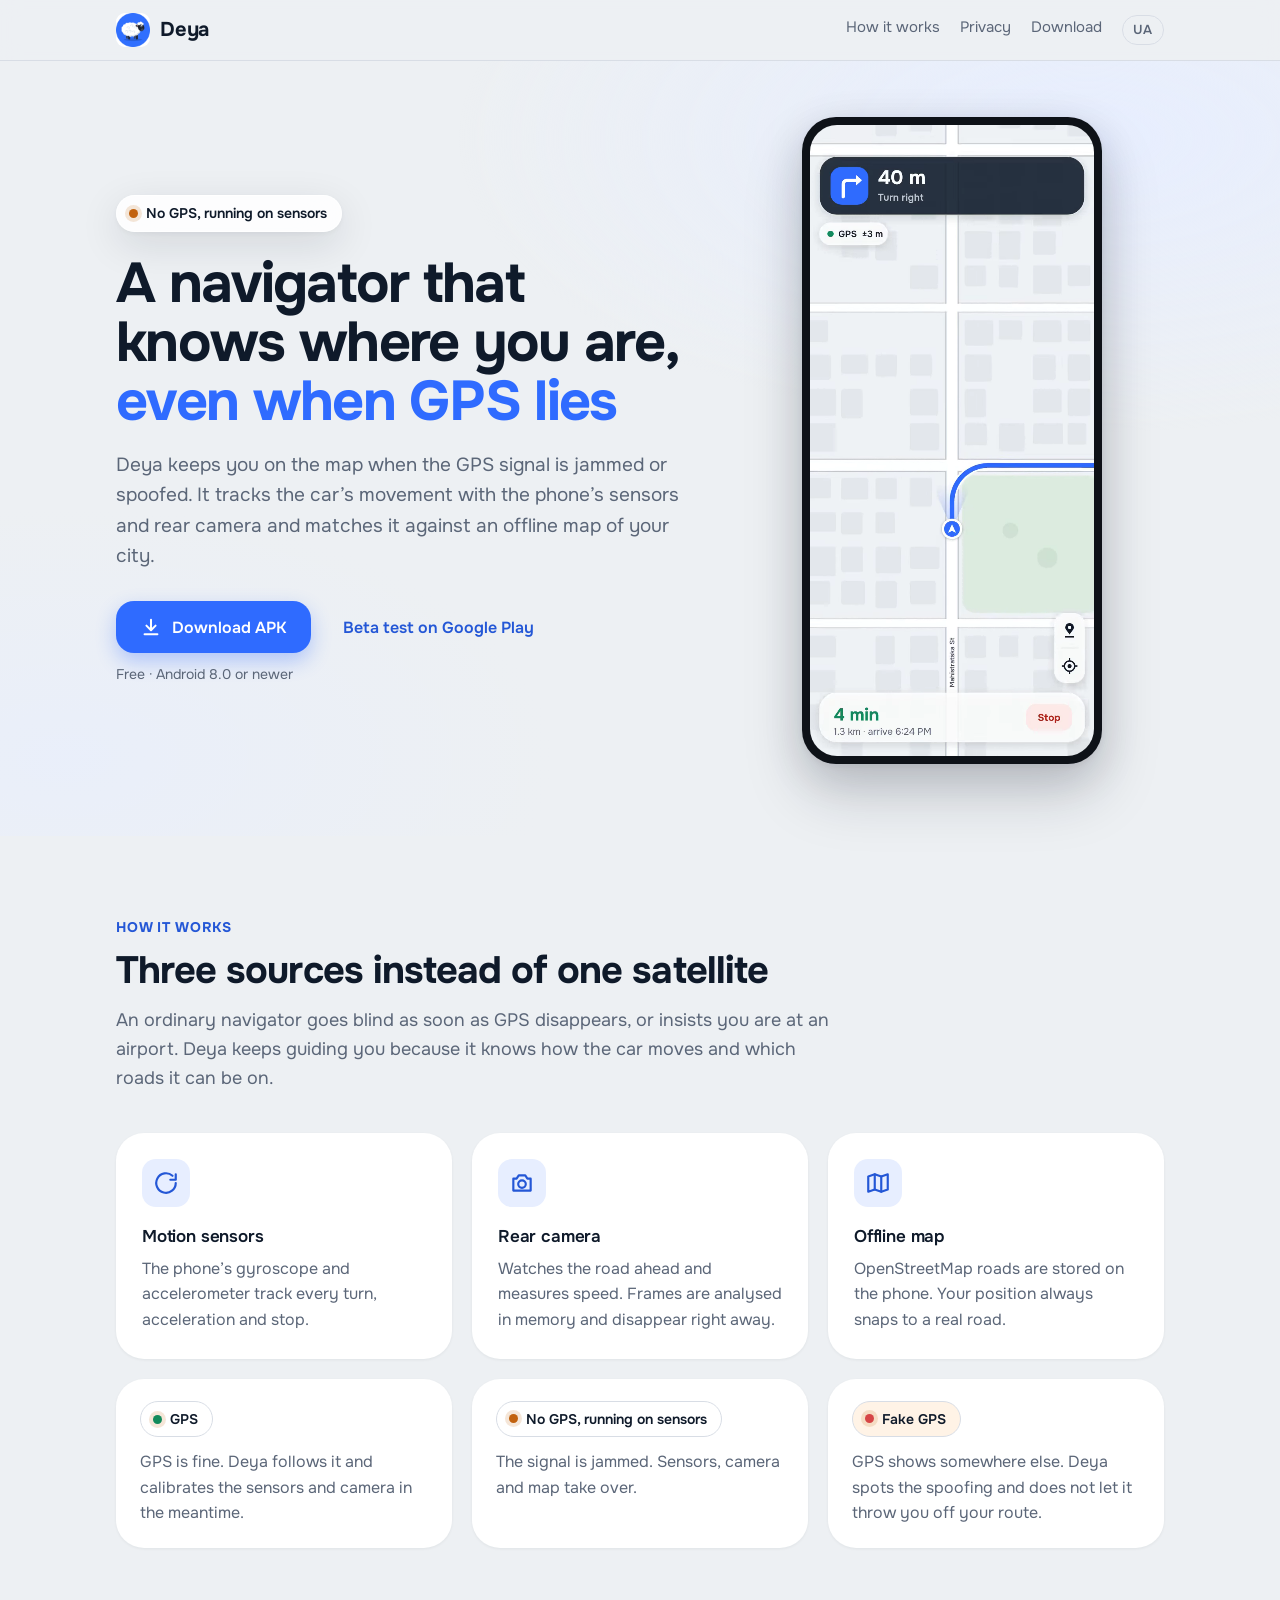
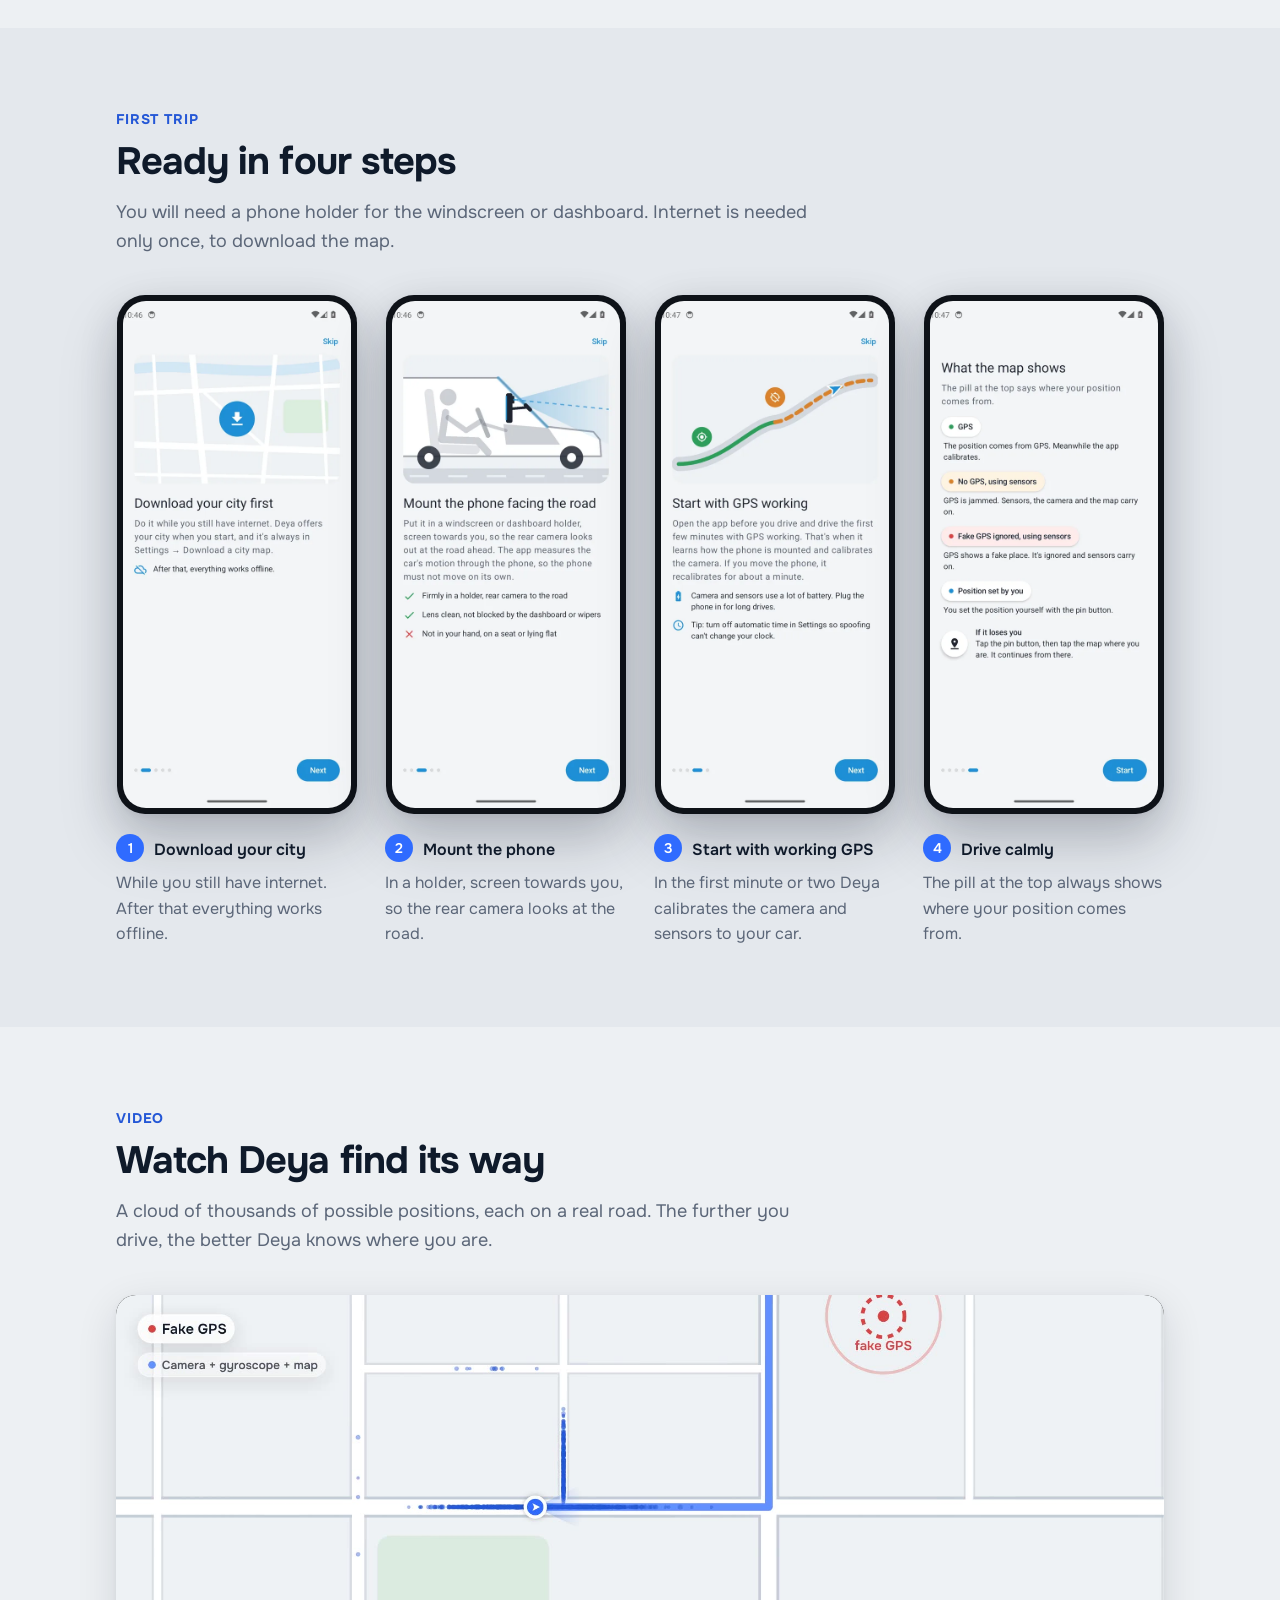
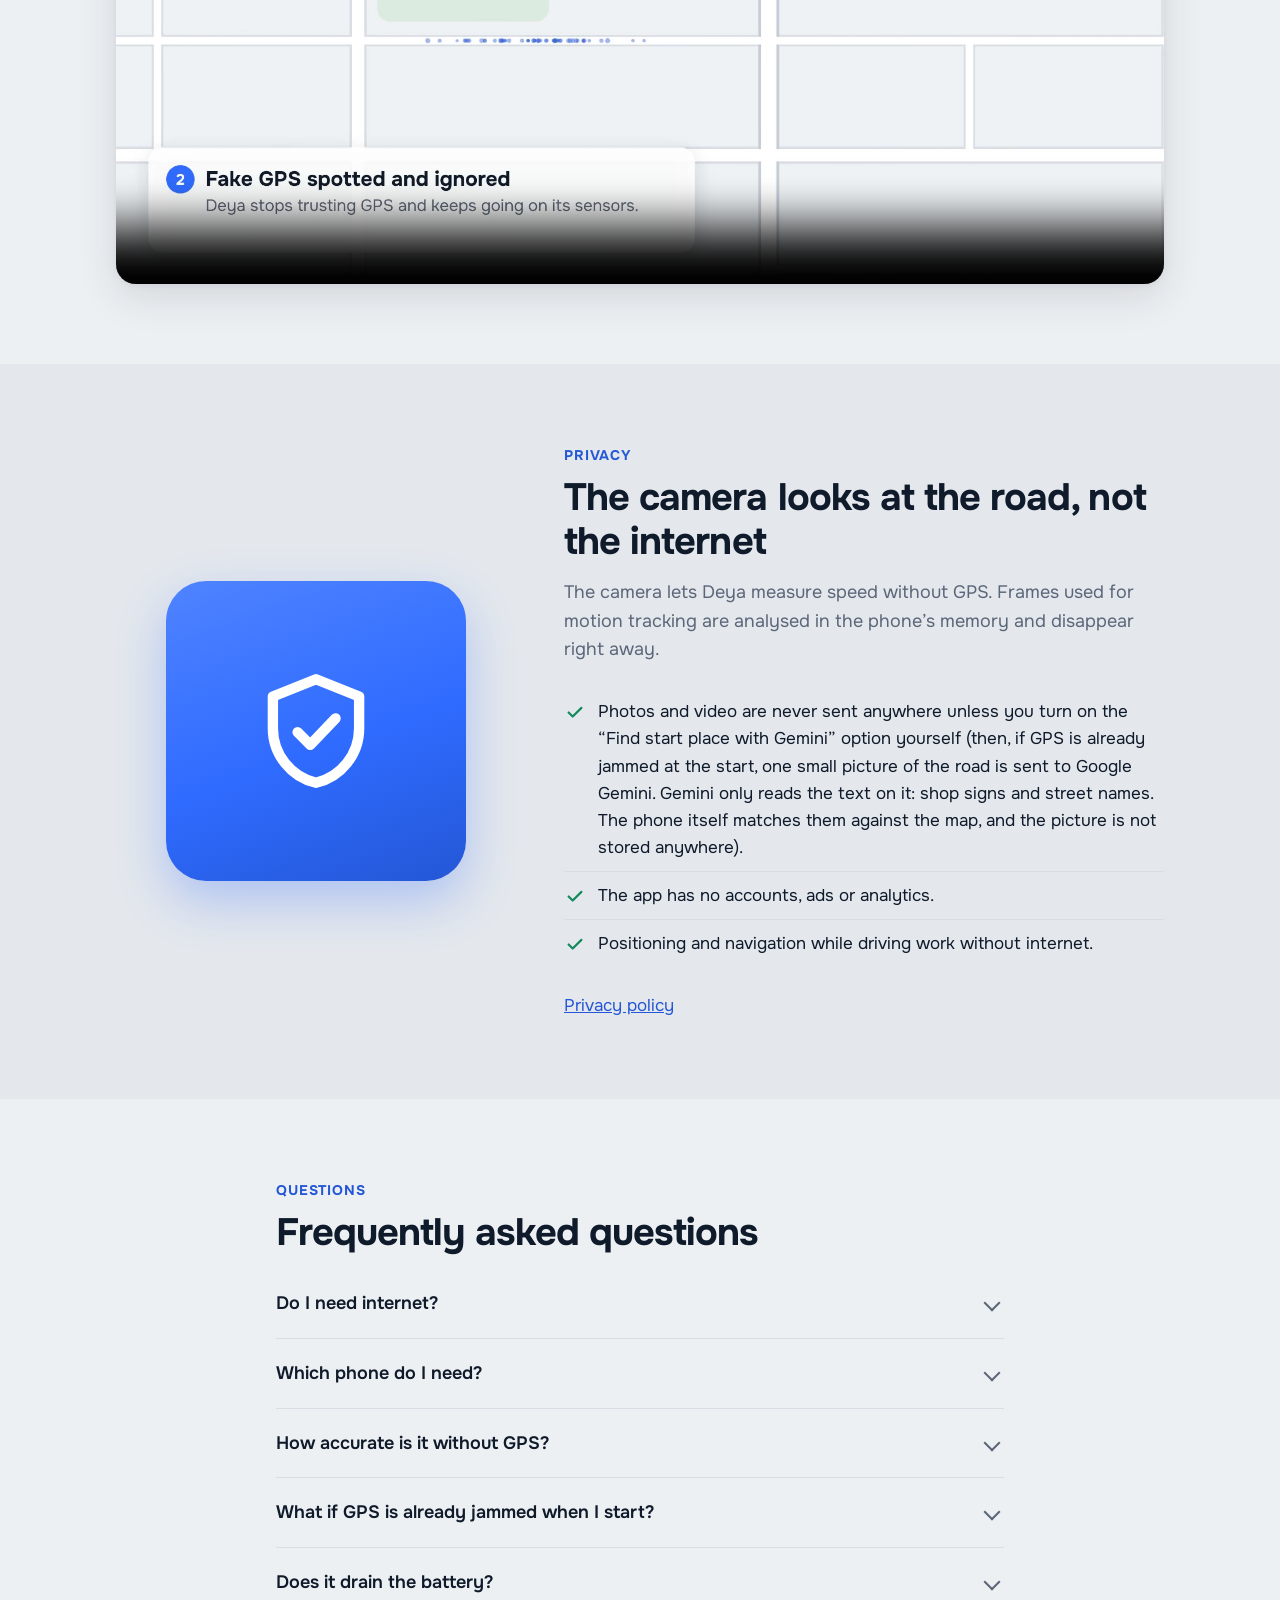
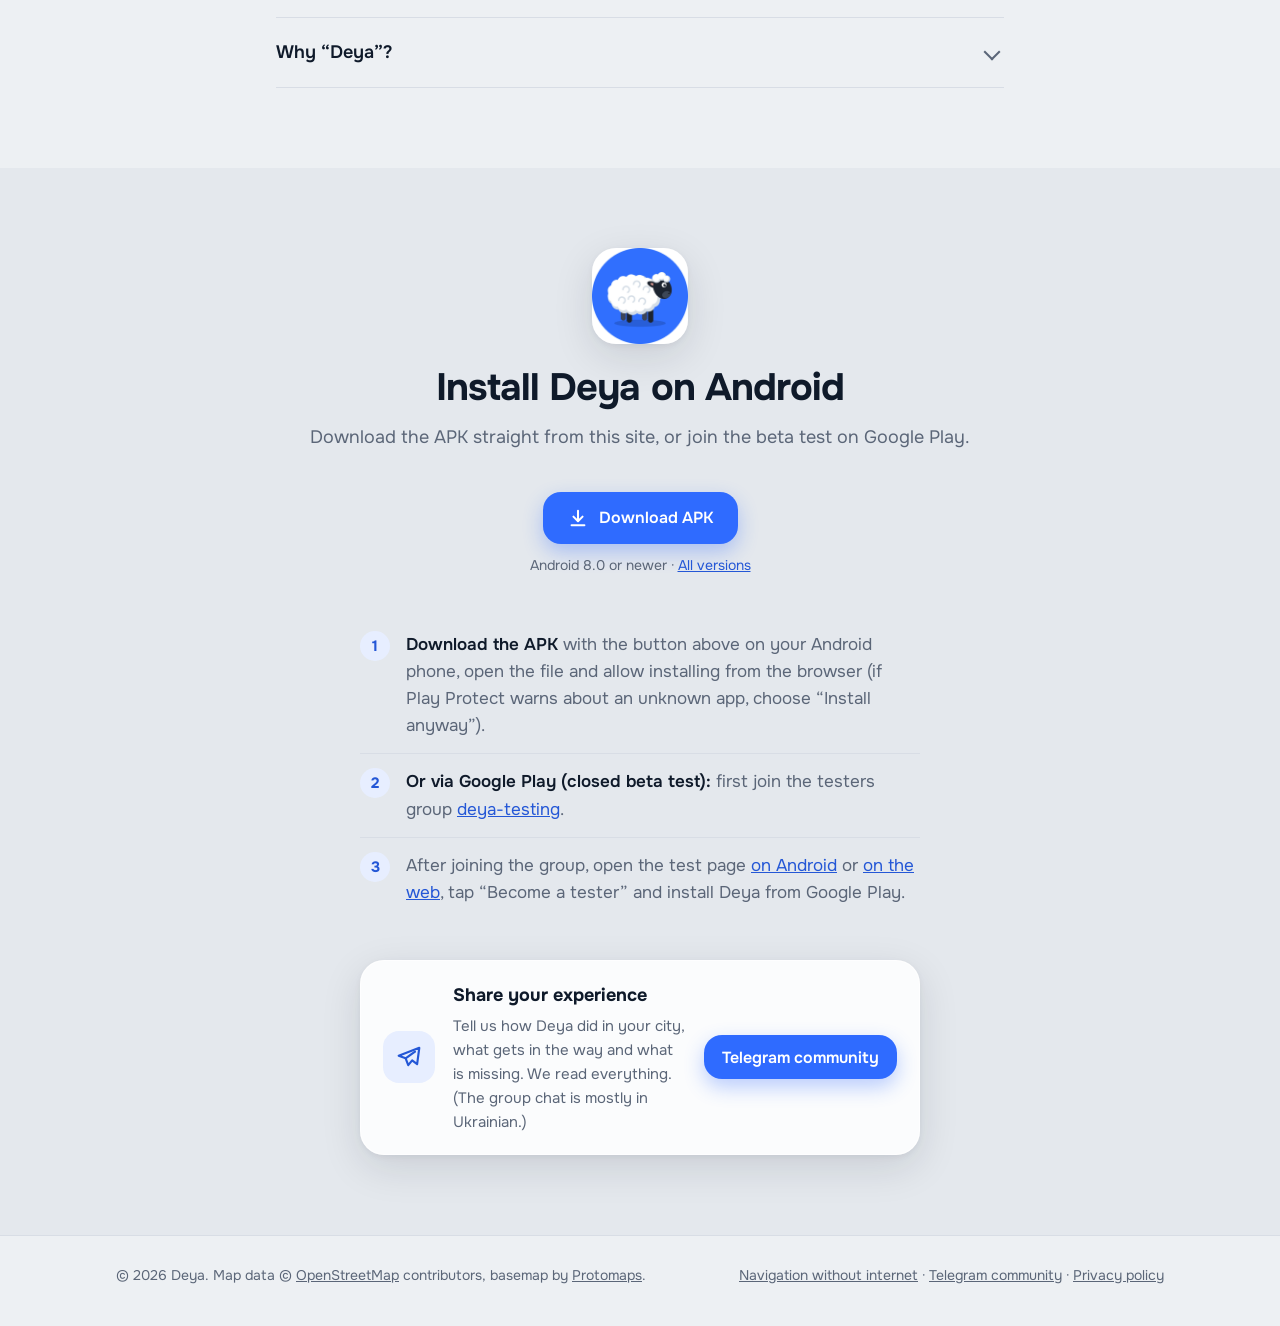
==== en/index.html @ eeca4acb "Add English version: /en/ home, offline-navigation article, language switcher, hreflang, sitemap Co-" ====
<!doctype html>
<html lang="en">
<head>
<meta charset="utf-8">
<meta name="viewport" content="width=device-width, initial-scale=1">
<!-- Google Analytics 4. -->
<script>
  window.GA_ID = 'G-M6MLVTG909';
  window.dataLayer = window.dataLayer || [];
  function gtag() { dataLayer.push(arguments); }
  if (!/X{4}/.test(GA_ID)) {
    var ga = document.createElement('script');
    ga.async = true;
    ga.src = 'https://www.googletagmanager.com/gtag/js?id=' + GA_ID;
    document.head.appendChild(ga);
    gtag('js', new Date());
    gtag('config', GA_ID);
  }
</script>
<title>Deya: offline navigation when GPS is jammed or spoofed</title>
<meta name="description" content="Deya is a free offline navigator for Android. It keeps you on the map when GPS is jammed or spoofed, using motion sensors, the rear camera and OpenStreetMap.">
<link rel="canonical" href="https://getdeya.space/en/">
<link rel="alternate" hreflang="uk" href="https://getdeya.space/">
<link rel="alternate" hreflang="en" href="https://getdeya.space/en/">
<link rel="alternate" hreflang="x-default" href="https://getdeya.space/">
<meta name="robots" content="index, follow, max-image-preview:large">
<meta property="og:type" content="website">
<meta property="og:site_name" content="Deya">
<meta property="og:locale" content="en_US">
<meta property="og:locale:alternate" content="uk_UA">
<meta property="og:url" content="https://getdeya.space/en/">
<meta property="og:title" content="Deya: navigation that keeps working when GPS is jammed">
<meta property="og:description" content="A free offline navigator for Android that keeps you on the map when GPS is jammed or spoofed. No ads or analytics in the app.">
<meta property="og:image" content="https://getdeya.space/img/icon.png">
<meta property="og:image:alt" content="Deya icon: a white sheep on blue">
<meta name="twitter:card" content="summary">
<meta name="theme-color" content="#2F6BFF">
<link rel="preconnect" href="https://fonts.googleapis.com">
<link rel="preconnect" href="https://fonts.gstatic.com" crossorigin>
<link href="https://fonts.googleapis.com/css2?family=Onest:wght@400;500;600;700&display=swap" rel="stylesheet">
<script type="application/ld+json">
{
 "@context": "https://schema.org",
 "@graph": [
  {
   "@type": "WebSite",
   "@id": "https://getdeya.space/en/#site",
   "url": "https://getdeya.space/en/",
   "name": "Deya",
   "inLanguage": "en"
  },
  {
   "@type": "MobileApplication",
   "@id": "https://getdeya.space/en/#app",
   "name": "Deya",
   "alternateName": "Дея",
   "description": "An offline navigator for Android that keeps you on the map when GPS is jammed or spoofed. It uses motion sensors, the camera and an OpenStreetMap map.",
   "applicationCategory": "NavigationApplication",
   "operatingSystem": "Android 8.0+",
   "inLanguage": "en",
   "url": "https://getdeya.space/en/",
   "image": "https://getdeya.space/img/icon.png",
   "downloadUrl": "https://github.com/zheniaslius/deya-site/releases/latest/download/deya.apk",
   "offers": {
    "@type": "Offer",
    "price": "0",
    "priceCurrency": "USD"
   }
  },
  {
   "@type": "FAQPage",
   "mainEntity": [
    {"@type": "Question", "name": "Do I need internet?", "acceptedAnswer": {"@type": "Answer", "text": "Only to download the map of your city (and, optionally, to refine your start area with Gemini if you turn that option on yourself). After that Deya works out where you are and plans routes completely offline."}},
    {"@type": "Question", "name": "Which phone do I need?", "acceptedAnswer": {"@type": "Answer", "text": "An Android 8.0 or newer smartphone with a rear camera, a gyroscope and an accelerometer. Almost all modern phones have them."}},
    {"@type": "Question", "name": "How accurate is it without GPS?", "acceptedAnswer": {"@type": "Answer", "text": "In a city with plenty of turns, Deya usually keeps you on the right street. On long straight roads without turns the error slowly grows, and it is corrected again as soon as you reach a turn or real GPS returns. If Deya gets lost, tap the marker button and show it on the map where you are."}},
    {"@type": "Question", "name": "What if GPS is already jammed when I start?", "acceptedAnswer": {"@type": "Answer", "text": "Deya takes an approximate place from Wi-Fi or the mobile network, then works out where you are from the shape of your path: the turns you have driven are matched against the streets on the map. The arrow usually snaps to the right street within 300 to 600 metres of driving, and fastest when the camera is on."}},
    {"@type": "Question", "name": "Does it drain the battery?", "acceptedAnswer": {"@type": "Answer", "text": "The camera and sensors run for the whole trip, so on long drives keep the phone on a charger."}},
    {"@type": "Question", "name": "Why \"Deya\"?", "acceptedAnswer": {"@type": "Answer", "text": "It comes from the meme about a sheep asking \"Where am I?\" (\"Де я?\"). Now it has an answer."}}
   ]
  }
 ]
}
</script>
<link rel="icon" href="../img/icon-32.png" sizes="32x32">
<link rel="apple-touch-icon" href="../img/icon-180.png">
<style>
  :root {
    --blue: #2F6BFF; --blue-ink: #2457D6; --blue-soft: #E7EEFF;
    --bg: #EDF0F3; --bg-alt: #E4E8ED; --card: rgba(255, 255, 255, .86); --solid: #FFFFFF;
    --edge: rgba(255, 255, 255, .7); --tile: rgba(15, 26, 42, .05);
    --text: #0F1A2A; --muted: #5B6678; --line: #D8DDE5;
    --green: #128A5B; --orange: #C2620F; --orange-soft: #FFF3E6; --red: #D64545; --red-soft: #FDE8E7;
    --shadow: 0 12px 40px rgba(15, 26, 42, .12), 0 2px 6px rgba(15, 26, 42, .05);
  }
  @media (prefers-color-scheme: dark) {
    :root:not([data-theme="light"]) {
      --blue: #4F83FF; --blue-ink: #7DA2FF; --blue-soft: #1D2D55;
      --bg: #11161E; --bg-alt: #161C26; --card: rgba(28, 35, 48, .88); --solid: #1C2330;
      --edge: rgba(255, 255, 255, .08); --tile: rgba(255, 255, 255, .06);
      --text: #EEF2F8; --muted: #9AA6B8; --line: #2A3342; --orange-soft: #3A2A1A; --red-soft: #3D2224;
      --shadow: 0 12px 40px rgba(0, 0, 0, .4);
    }
  }
  :root[data-theme="dark"] {
    --blue: #4F83FF; --blue-ink: #7DA2FF; --blue-soft: #1D2D55;
    --bg: #11161E; --bg-alt: #161C26; --card: rgba(28, 35, 48, .88); --solid: #1C2330;
    --edge: rgba(255, 255, 255, .08); --tile: rgba(255, 255, 255, .06);
    --text: #EEF2F8; --muted: #9AA6B8; --line: #2A3342; --orange-soft: #3A2A1A; --red-soft: #3D2224;
    --shadow: 0 12px 40px rgba(0, 0, 0, .4);
  }
  * { box-sizing: border-box; }
  html { scroll-behavior: smooth; }
  body { margin: 0; background: var(--bg); color: var(--text);
         font: 17px/1.6 "Onest", system-ui, -apple-system, "Segoe UI", Roboto, sans-serif;
         -webkit-font-smoothing: antialiased; }
  a { color: var(--blue-ink); }
  img, video { display: block; max-width: 100%; height: auto; }
  .wrap { max-width: 1080px; margin: 0 auto; padding: 0 16px; }

  /* header */
  header { position: sticky; top: 0; z-index: 10; background: color-mix(in srgb, var(--bg) 88%, transparent);
           backdrop-filter: saturate(1.4) blur(10px); -webkit-backdrop-filter: saturate(1.4) blur(10px);
           border-bottom: 1px solid var(--line); }
  header .wrap { display: flex; align-items: center; justify-content: space-between; height: 60px; }
  .brand { display: flex; align-items: center; gap: 10px; text-decoration: none; color: var(--text);
           font-weight: 700; font-size: 20px; letter-spacing: -.01em; }
  .brand img { width: 34px; height: 34px; border-radius: 9px; }
  header nav { display: flex; gap: 20px; font-size: 15px; }
  header nav a { color: var(--muted); text-decoration: none; }
  header nav a:hover { color: var(--text); }
  @media (max-width: 560px) { header nav .opt { display: none; } }

  .lang { font-size: 13px; font-weight: 600; letter-spacing: .04em; padding: 4px 10px; border-radius: 999px;
          border: 1px solid var(--line); color: var(--muted); text-decoration: none; }
  .lang:hover { color: var(--text); border-color: var(--muted); }

  /* buttons */
  .btn { display: inline-flex; align-items: center; gap: 10px; height: 52px; padding: 0 24px;
         border-radius: 18px; font-weight: 600; font-size: 16px; text-decoration: none; border: 0;
         font-family: inherit; cursor: pointer; }
  .btn-primary { background: var(--blue); color: #fff; box-shadow: 0 8px 20px rgba(47, 107, 255, .32); }
  .btn-primary[aria-disabled="true"] { cursor: default; }
  .btn-ghost { background: transparent; color: var(--blue-ink); }
  .btn svg { width: 22px; height: 22px; flex: none; }
  .soon { display: block; font-size: 14px; color: var(--muted); margin-top: 10px; }

  /* hero */
  .hero { padding: 56px 0 72px; background:
          radial-gradient(900px 420px at 85% 10%, var(--blue-soft), transparent 70%),
          radial-gradient(700px 360px at 5% 90%, color-mix(in srgb, var(--blue-soft) 60%, transparent), transparent 70%); }
  .hero .wrap { display: grid; grid-template-columns: 1.15fr .85fr; gap: 48px; align-items: center; }
  .chip { display: inline-flex; align-items: center; gap: 8px; padding: 6px 14px 6px 12px;
          border-radius: 999px; background: var(--card); border: 1px solid var(--edge); box-shadow: var(--shadow);
          backdrop-filter: blur(20px) saturate(1.6); -webkit-backdrop-filter: blur(20px) saturate(1.6);
          font-size: 14px; font-weight: 600; }
  .dot { width: 9px; height: 9px; border-radius: 50%; background: var(--orange); flex: none;
         box-shadow: 0 0 0 4px rgba(194, 98, 15, .16); }
  h1 { font-size: clamp(34px, 5.4vw, 56px); line-height: 1.06; letter-spacing: -.03em; font-weight: 700; margin: 22px 0 18px; }
  h1 em { font-style: normal; color: var(--blue); }
  .lead { font-size: 19px; color: var(--muted); margin: 0 0 30px; max-width: 34em; }
  .cta { display: flex; flex-wrap: wrap; gap: 8px; align-items: center; }
  @media (max-width: 820px) {
    .hero { padding: 36px 0 56px; }
    .hero .wrap { grid-template-columns: 1fr; gap: 40px; }
  }

  /* phone */
  .phone { width: 100%; max-width: 300px; margin: 0 auto; border-radius: 34px; padding: 8px;
           background: #0E1218; box-shadow: var(--shadow), 0 30px 60px rgba(20, 30, 45, .18); }
  .phone img, .phone video { border-radius: 27px; width: 100%; aspect-ratio: 540 / 1200; object-fit: cover; background: #F2F3F1; }

  /* sections */
  section { padding: 80px 0; }
  section.alt { background: var(--bg-alt); }
  .eyebrow { font-size: 14px; font-weight: 700; letter-spacing: .06em; text-transform: uppercase; color: var(--blue-ink); margin: 0 0 10px; }
  h2 { font-size: clamp(26px, 3.4vw, 38px); line-height: 1.15; letter-spacing: -.025em; font-weight: 700; margin: 0 0 14px; }
  .sub { color: var(--muted); font-size: 18px; max-width: 40em; margin: 0 0 40px; }

  .cards { display: grid; grid-template-columns: repeat(3, 1fr); gap: 20px; }
  .card { background: var(--solid); border-radius: 28px; padding: 26px; box-shadow: 0 1px 3px rgba(15, 26, 42, .06); }
  .card h3 { font-size: 17px; font-weight: 600; margin: 16px 0 6px; letter-spacing: -.01em; }
  .card p { margin: 0; color: var(--muted); font-size: 16px; }
  .ico { width: 48px; height: 48px; border-radius: 14px; display: grid; place-items: center;
         background: var(--blue-soft); color: var(--blue-ink); }
  .ico svg { width: 26px; height: 26px; }
  @media (max-width: 820px) { .cards { grid-template-columns: 1fr; } }

  /* states */
  .states { display: grid; grid-template-columns: repeat(3, 1fr); gap: 20px; margin-top: 20px; }
  .state { background: var(--solid); border-radius: 28px; padding: 22px 24px; box-shadow: 0 1px 3px rgba(15, 26, 42, .06); }
  .state p { margin: 12px 0 0; color: var(--muted); font-size: 16px; }
  .state .chip { box-shadow: none; border: 1px solid var(--line); }
  @media (max-width: 820px) { .states { grid-template-columns: 1fr; } }

  /* steps */
  .steps { display: grid; grid-template-columns: repeat(4, 1fr); gap: 28px; counter-reset: s; }
  .step .phone { max-width: 240px; border-radius: 28px; padding: 6px; }
  .step .phone img { border-radius: 23px; }
  .step h3 { font-size: 16px; font-weight: 600; margin: 22px 0 6px; display: flex; gap: 10px; align-items: baseline; }
  .step h3::before { counter-increment: s; content: counter(s); flex: none; width: 28px; height: 28px;
                     border-radius: 50%; background: var(--blue); color: #fff; font-size: 14px;
                     display: grid; place-items: center; transform: translateY(-2px); }
  .step p { margin: 0; color: var(--muted); font-size: 16px; }
  @media (max-width: 960px) { .steps { grid-template-columns: repeat(2, 1fr); row-gap: 48px; } }
  @media (max-width: 520px) { .steps { grid-template-columns: 1fr; } .step .phone { max-width: 260px; } }

  /* video */
  .video { border-radius: 20px; overflow: hidden; box-shadow: var(--shadow); background: #000; }
  .video video { width: 100%; aspect-ratio: 16 / 9; }
  .note { font-size: 14px; color: var(--muted); margin-top: 12px; }

  /* privacy */
  .privacy { display: grid; grid-template-columns: .8fr 1.2fr; gap: 48px; align-items: center; }
  .shield { aspect-ratio: 1; max-width: 300px; width: 100%; margin: 0 auto; border-radius: 40px;
            background: linear-gradient(160deg, #4F83FF, #2F6BFF 55%, #2457D6); display: grid; place-items: center; box-shadow: 0 20px 50px rgba(47, 107, 255, .3); }
  .shield svg { width: 46%; height: 46%; color: #fff; }
  .list { list-style: none; padding: 0; margin: 0 0 24px; }
  .list li { display: flex; gap: 12px; padding: 10px 0; border-bottom: 1px solid var(--line); }
  .list li:last-child { border-bottom: 0; }
  .list svg { width: 22px; height: 22px; flex: none; color: var(--green); margin-top: 3px; }
  @media (max-width: 820px) { .privacy { grid-template-columns: 1fr; } .shield { max-width: 200px; } }

  /* faq */
  .faq { max-width: 760px; }
  details { border-bottom: 1px solid var(--line); padding: 4px 0; }
  summary { cursor: pointer; list-style: none; font-weight: 600; font-size: 18px; padding: 16px 32px 16px 0; position: relative; }
  summary::-webkit-details-marker { display: none; }
  summary::after { content: ""; position: absolute; right: 6px; top: 24px; width: 10px; height: 10px;
                   border-right: 2px solid var(--muted); border-bottom: 2px solid var(--muted); transform: rotate(45deg); transition: transform .2s; }
  details[open] summary::after { transform: rotate(-135deg); top: 28px; }
  details p { margin: 0 0 18px; color: var(--muted); }

  /* final */
  .final { text-align: center; }
  .final .icon { width: 96px; height: 96px; border-radius: 24px; margin: 0 auto 22px; box-shadow: var(--shadow); }
  .final .sub { margin-left: auto; margin-right: auto; }
  .final .cta { justify-content: center; }

  .install { text-align: left; max-width: 560px; margin: 40px auto 0; padding: 0; list-style: none; counter-reset: i; }
  .install li { position: relative; padding: 14px 0 14px 46px; border-bottom: 1px solid var(--line); color: var(--muted); }
  .install li:last-child { border-bottom: 0; }
  .install li b { color: var(--text); font-weight: 600; }
  .install li::before { counter-increment: i; content: counter(i); position: absolute; left: 0; top: 14px; width: 30px; height: 30px;
                        border-radius: 50%; background: var(--blue-soft); color: var(--blue-ink); font-weight: 700; font-size: 15px;
                        display: grid; place-items: center; }
  .final .note { max-width: 560px; margin: 16px auto 0; }

  .community { display: flex; align-items: center; gap: 18px; text-align: left; max-width: 560px; margin: 40px auto 0; padding: 20px 22px;
               background: var(--card); border: 1px solid var(--edge); border-radius: 24px; box-shadow: var(--shadow); }
  .community .tg { width: 52px; height: 52px; flex: none; border-radius: 16px; background: var(--blue-soft); color: var(--blue-ink); display: grid; place-items: center; }
  .community .tg svg { width: 26px; height: 26px; }
  .community h3 { margin: 0 0 4px; font-size: 18px; }
  .community p { margin: 0; font-size: 15px; color: var(--muted); }
  .community .btn { margin-left: auto; height: 44px; padding: 0 18px; flex: none; }
  @media (max-width: 560px) { .community { flex-wrap: wrap; } .community .btn { margin-left: 0; width: 100%; justify-content: center; } }

  footer { border-top: 1px solid var(--line); padding: 28px 0 40px; font-size: 14px; color: var(--muted); }
  footer .wrap { display: flex; flex-wrap: wrap; gap: 12px 28px; justify-content: space-between; }
  footer a { color: var(--muted); }
</style>
</head>
<body>

<header>
  <div class="wrap">
    <a class="brand" href="#top"><img src="../img/icon.png" alt="">Deya</a>
    <nav>
      <a class="opt" href="#how">How it works</a>
      <a class="opt" href="#privacy">Privacy</a>
      <a href="#install">Download</a>
      <a class="lang" href="../" hreflang="uk" lang="uk" title="Українська версія">UA</a>
    </nav>
  </div>
</header>

<main id="top">

<div class="hero">
  <div class="wrap">
    <div>
      <span class="chip"><span class="dot"></span>No GPS, running on sensors</span>
      <h1>A navigator that knows where you are, <em>even when GPS lies</em></h1>
      <p class="lead">Deya keeps you on the map when the GPS signal is jammed or spoofed.
        It tracks the car’s movement with the phone’s sensors and rear camera and
        matches it against an offline map of your city.</p>
      <div class="cta">
        <a class="btn btn-primary" href="https://github.com/zheniaslius/deya-site/releases/latest/download/deya.apk" download data-place="hero">
          <svg viewBox="0 0 24 24" fill="none" stroke="currentColor" stroke-width="2.2" stroke-linecap="round" stroke-linejoin="round" aria-hidden="true"><path d="M12 4v11"/><path d="m7 10.5 5 5 5-5"/><path d="M5 20h14"/></svg>
          Download APK
        </a>
        <a class="btn btn-ghost" href="#install">Beta test on Google Play</a>
      </div>
      <span class="soon">Free · Android 8.0 or newer<span class="apk-meta"></span></span>
    </div>
    <div class="phone"><video autoplay muted loop playsinline poster="../img/hero-poster-en.jpg" aria-label="Deya guides a route: GPS drops out, and the position stays on the road thanks to sensors and the camera">
      <source src="../img/hero-en.webm" type="video/webm">
      <source src="../img/hero-en.mp4" type="video/mp4">
    </video></div>
  </div>
</div>

<section id="how">
  <div class="wrap">
    <p class="eyebrow">How it works</p>
    <h2>Three sources instead of one satellite</h2>
    <p class="sub">An ordinary navigator goes blind as soon as GPS disappears, or insists you are at an airport.
      Deya keeps guiding you because it knows how the car moves and which roads it can be on.</p>
    <div class="cards">
      <div class="card">
        <div class="ico"><svg viewBox="0 0 24 24" fill="none" stroke="currentColor" stroke-width="2" stroke-linecap="round" stroke-linejoin="round" aria-hidden="true"><path d="M21 12a9 9 0 1 1-3-6.7"/><path d="M21 4v5h-5"/></svg></div>
        <h3>Motion sensors</h3>
        <p>The phone’s gyroscope and accelerometer track every turn, acceleration and stop.</p>
      </div>
      <div class="card">
        <div class="ico"><svg viewBox="0 0 24 24" fill="none" stroke="currentColor" stroke-width="2" stroke-linecap="round" stroke-linejoin="round" aria-hidden="true"><path d="M4 8h3l2-3h6l2 3h3v11H4z"/><circle cx="12" cy="13" r="3.5"/></svg></div>
        <h3>Rear camera</h3>
        <p>Watches the road ahead and measures speed. Frames are analysed in memory and disappear right away.</p>
      </div>
      <div class="card">
        <div class="ico"><svg viewBox="0 0 24 24" fill="none" stroke="currentColor" stroke-width="2" stroke-linecap="round" stroke-linejoin="round" aria-hidden="true"><path d="M9 4 3 6v14l6-2 6 2 6-2V4l-6 2-6-2z"/><path d="M9 4v14M15 6v14"/></svg></div>
        <h3>Offline map</h3>
        <p>OpenStreetMap roads are stored on the phone. Your position always snaps to a real road.</p>
      </div>
    </div>

    <div class="states">
      <div class="state">
        <span class="chip"><span class="dot" style="background:var(--green)"></span>GPS</span>
        <p>GPS is fine. Deya follows it and calibrates the sensors and camera in the meantime.</p>
      </div>
      <div class="state">
        <span class="chip"><span class="dot"></span>No GPS, running on sensors</span>
        <p>The signal is jammed. Sensors, camera and map take over.</p>
      </div>
      <div class="state">
        <span class="chip" style="background:var(--orange-soft)"><span class="dot" style="background:var(--red)"></span>Fake GPS</span>
        <p>GPS shows somewhere else. Deya spots the spoofing and does not let it throw you off your route.</p>
      </div>
    </div>
  </div>
</section>

<section class="alt" id="start">
  <div class="wrap">
    <p class="eyebrow">First trip</p>
    <h2>Ready in four steps</h2>
    <p class="sub">You will need a phone holder for the windscreen or dashboard. Internet is needed only once, to download the map.</p>
    <div class="steps">
      <div class="step">
        <div class="phone"><img src="../img/en-2-city.webp" alt="Screen: First, download your city" loading="lazy" width="540" height="1200"></div>
        <h3>Download your city</h3>
        <p>While you still have internet. After that everything works offline.</p>
      </div>
      <div class="step">
        <div class="phone"><img src="../img/en-3-mount.webp" alt="Screen: Mount the phone facing the road" loading="lazy" width="540" height="1200"></div>
        <h3>Mount the phone</h3>
        <p>In a holder, screen towards you, so the rear camera looks at the road.</p>
      </div>
      <div class="step">
        <div class="phone"><img src="../img/en-4-start.webp" alt="Screen: Start with working GPS" loading="lazy" width="540" height="1200"></div>
        <h3>Start with working GPS</h3>
        <p>In the first minute or two Deya calibrates the camera and sensors to your car.</p>
      </div>
      <div class="step">
        <div class="phone"><img src="../img/en-5-map.webp" alt="Screen: What the map shows" loading="lazy" width="540" height="1200"></div>
        <h3>Drive calmly</h3>
        <p>The pill at the top always shows where your position comes from.</p>
      </div>
    </div>
  </div>
</section>

<section id="video">
  <div class="wrap">
    <p class="eyebrow">Video</p>
    <h2>Watch Deya find its way</h2>
    <p class="sub">A cloud of thousands of possible positions, each on a real road. The further you drive, the better Deya knows where you are.</p>
    <div class="video">
      <video controls preload="none" playsinline poster="../img/poster-en.jpg">
        <source src="../img/deya-explainer-en.mp4" type="video/mp4">
      </video>
    </div>
  </div>
</section>

<section class="alt" id="privacy">
  <div class="wrap privacy">
    <div class="shield">
      <svg viewBox="0 0 24 24" fill="none" stroke="currentColor" stroke-width="1.8" stroke-linecap="round" stroke-linejoin="round" aria-hidden="true"><path d="M12 3 4.5 6v5.5c0 4.6 3.2 8.5 7.5 9.5 4.3-1 7.5-4.9 7.5-9.5V6L12 3z"/><path d="m8.8 12.2 2.2 2.2 4.4-4.6"/></svg>
    </div>
    <div>
      <p class="eyebrow">Privacy</p>
      <h2>The camera looks at the road, not the internet</h2>
      <p class="sub" style="margin-bottom:24px">The camera lets Deya measure speed without GPS. Frames used for motion tracking are analysed in the phone’s memory and disappear right away.</p>
      <ul class="list">
        <li><svg viewBox="0 0 24 24" fill="none" stroke="currentColor" stroke-width="2.4" stroke-linecap="round" stroke-linejoin="round" aria-hidden="true"><path d="m5 12.5 4.5 4.5L19 7.5"/></svg>Photos and video are never sent anywhere unless you turn on the “Find start place with Gemini” option yourself (then, if GPS is already jammed at the start, one small picture of the road is sent to Google Gemini. Gemini only reads the text on it: shop signs and street names. The phone itself matches them against the map, and the picture is not stored anywhere).</li>
        <li><svg viewBox="0 0 24 24" fill="none" stroke="currentColor" stroke-width="2.4" stroke-linecap="round" stroke-linejoin="round" aria-hidden="true"><path d="m5 12.5 4.5 4.5L19 7.5"/></svg>The app has no accounts, ads or analytics.</li>
        <li><svg viewBox="0 0 24 24" fill="none" stroke="currentColor" stroke-width="2.4" stroke-linecap="round" stroke-linejoin="round" aria-hidden="true"><path d="m5 12.5 4.5 4.5L19 7.5"/></svg>Positioning and navigation while driving work without internet.</li>
      </ul>
      <a href="https://zheniaslius.github.io/deya-privacy/">Privacy policy</a>
    </div>
  </div>
</section>

<section id="faq">
  <div class="wrap faq">
    <p class="eyebrow">Questions</p>
    <h2>Frequently asked questions</h2>
    <details>
      <summary>Do I need internet?</summary>
      <p>Only to download the map of your city (and, optionally, to refine your start area with Gemini if you turn that option on yourself). After that Deya works out where you are and plans routes completely offline.</p>
      <p><a href="navigation-without-internet/">How to set up navigation without internet →</a></p>
    </details>
    <details>
      <summary>Which phone do I need?</summary>
      <p>An Android 8.0 or newer smartphone with a rear camera, a gyroscope and an accelerometer. Almost all modern phones have them.</p>
    </details>
    <details>
      <summary>How accurate is it without GPS?</summary>
      <p>In a city with plenty of turns, Deya usually keeps you on the right street. On long straight roads without turns the error slowly grows, and it is corrected again as soon as you reach a turn or real GPS returns. If Deya gets lost, tap the marker button and show it on the map where you are.</p>
    </details>
    <details>
      <summary>What if GPS is already jammed when I start?</summary>
      <p>Deya takes an approximate place from Wi-Fi or the mobile network, then works out where you are from the shape of your path: the turns you have driven are matched against the streets on the map. The arrow usually snaps to the right street within 300 to 600 metres of driving, and fastest when the camera is on.</p>
    </details>
    <details>
      <summary>Does it drain the battery?</summary>
      <p>The camera and sensors run for the whole trip, so on long drives keep the phone on a charger.</p>
    </details>
    <details>
      <summary>Why “Deya”?</summary>
      <p>It comes from the meme about a sheep asking “Where am I?” (“Де я?” in Ukrainian). Now it has an answer.</p>
    </details>
  </div>
</section>

<section class="alt final" id="install">
  <div class="wrap">
    <img class="icon" src="../img/icon.png" alt="Deya icon: a white sheep on blue" width="96" height="96">
    <h2>Install Deya on Android</h2>
    <p class="sub">Download the APK straight from this site, or join the beta test on Google Play.</p>
    <div class="cta">
      <a class="btn btn-primary" href="https://github.com/zheniaslius/deya-site/releases/latest/download/deya.apk" download data-place="install">
        <svg viewBox="0 0 24 24" fill="none" stroke="currentColor" stroke-width="2.2" stroke-linecap="round" stroke-linejoin="round" aria-hidden="true"><path d="M12 4v11"/><path d="m7 10.5 5 5 5-5"/><path d="M5 20h14"/></svg>
        Download APK
      </a>
    </div>
    <span class="soon">Android 8.0 or newer<span class="apk-meta"></span> · <a href="https://github.com/zheniaslius/deya-site/releases">All versions</a></span>

    <ol class="install">
      <li><b>Download the APK</b> with the button above on your Android phone, open the file and allow installing from the browser (if Play Protect warns about an unknown app, choose “Install anyway”).</li>
      <li><b>Or via Google Play (closed beta test):</b> first join the testers group <a href="https://groups.google.com/g/deya-testing" target="_blank" rel="noopener">deya-testing</a>.</li>
      <li>After joining the group, open the test page <a href="https://play.google.com/store/apps/details?id=com.yourname.deya" target="_blank" rel="noopener">on Android</a> or <a href="https://play.google.com/apps/testing/com.yourname.deya" target="_blank" rel="noopener">on the web</a>, tap “Become a tester” and install Deya from Google Play.</li>
    </ol>

    <div class="community">
      <span class="tg"><svg viewBox="0 0 24 24" fill="none" stroke="currentColor" stroke-width="2" stroke-linecap="round" stroke-linejoin="round" aria-hidden="true"><path d="m21.5 3.5-19 7.3 6.4 2.4 2.4 6.3 3.6-4.4 4.6 3.4z"/><path d="m8.9 13.2 8.6-6.2"/></svg></span>
      <div>
        <h3>Share your experience</h3>
        <p>Tell us how Deya did in your city, what gets in the way and what is missing. We read everything. (The group chat is mostly in Ukrainian.)</p>
      </div>
      <a class="btn btn-primary" href="https://t.me/+3Qa5_fcYy3pjNTUy" target="_blank" rel="noopener">Telegram community</a>
    </div>
  </div>
</section>

</main>

<footer>
  <div class="wrap">
    <span>© 2026 Deya. Map data © <a href="https://www.openstreetmap.org/copyright">OpenStreetMap</a> contributors, basemap by <a href="https://protomaps.com">Protomaps</a>.</span>
    <span><a href="navigation-without-internet/">Navigation without internet</a> · <a href="https://t.me/+3Qa5_fcYy3pjNTUy" target="_blank" rel="noopener">Telegram community</a> · <a href="https://zheniaslius.github.io/deya-privacy/">Privacy policy</a></span>
  </div>
</footer>

<script>
  // Version and size of the latest APK, from the GitHub release.
  var apkVersion = '';
  fetch('https://api.github.com/repos/zheniaslius/deya-site/releases/latest')
    .then(function (r) { return r.ok ? r.json() : null; })
    .then(function (rel) {
      if (!rel) return;
      var apk = (rel.assets || []).filter(function (a) { return a.name === 'deya.apk'; })[0];
      if (!apk) return;
      var mb = (apk.size / 1048576).toFixed(0);
      var v = (rel.tag_name || '').replace(/^v/, '');
      apkVersion = v;
      document.querySelectorAll('.apk-meta').forEach(function (el) {
        el.textContent = ' · version ' + v + ' · ' + mb + ' MB';
      });
    })
    .catch(function () {});

  function trackApk(a) {
    var params = {
      link_url: a.href,
      link_text: a.textContent.trim(),
      file_name: 'deya.apk',
      file_extension: 'apk',
      button_place: a.getAttribute('data-place') || '',
      app_version: apkVersion,
      transport_type: 'beacon'
    };
    gtag('event', 'download_apk', params);
    gtag('event', 'file_download', params);
  }
  document.querySelectorAll('a[href$="/deya.apk"]').forEach(function (a) {
    a.addEventListener('click', function () { trackApk(a); });
    a.addEventListener('auxclick', function (e) { if (e.button === 1) trackApk(a); });
  }
  );

  document.querySelectorAll('a[href^="https://t.me/"]').forEach(function (a) {
    a.addEventListener('click', function () { gtag('event', 'open_telegram', { link_url: a.href }); });
  });

  // Respect reduced motion: show the still frame instead of the looping hero animation.
  if (window.matchMedia && matchMedia('(prefers-reduced-motion: reduce)').matches) {
    var v = document.querySelector('.hero video');
    if (v) { v.removeAttribute('autoplay'); v.pause(); }
  }
</script>

</body>
</html>
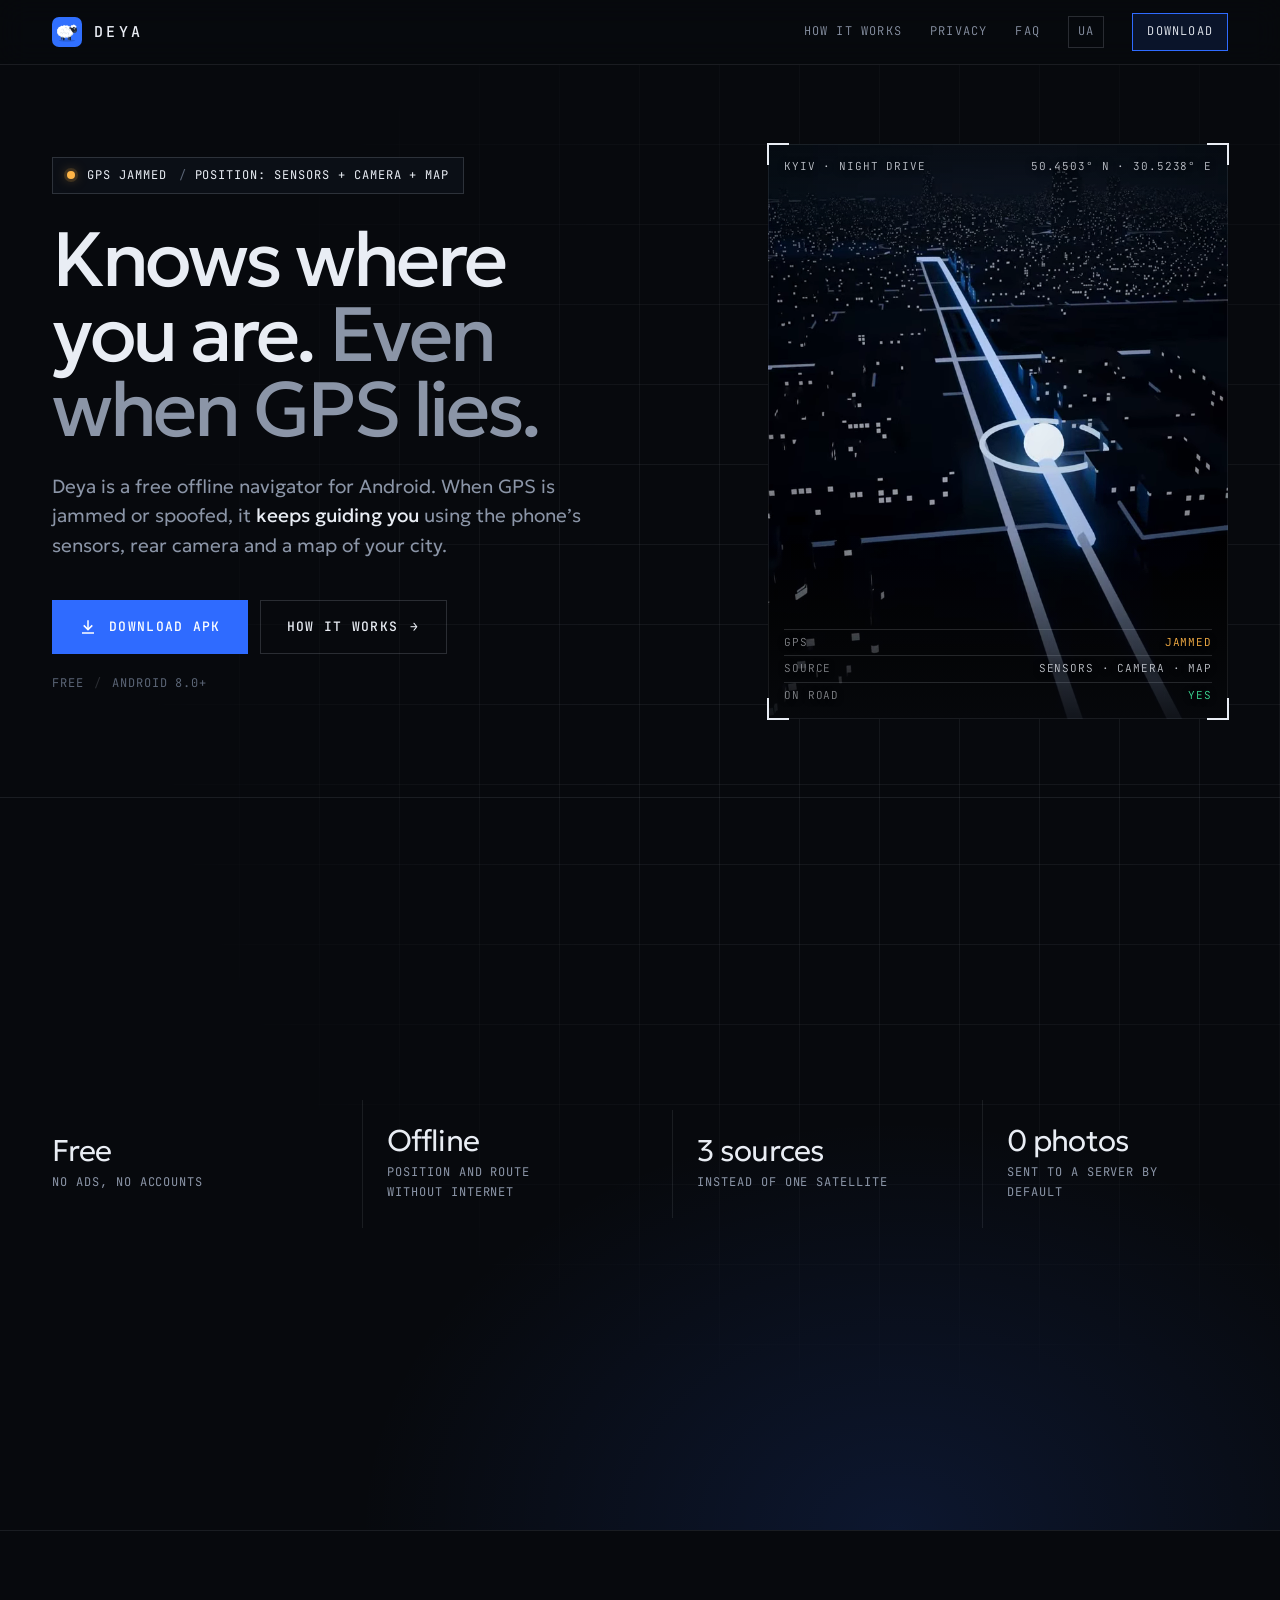
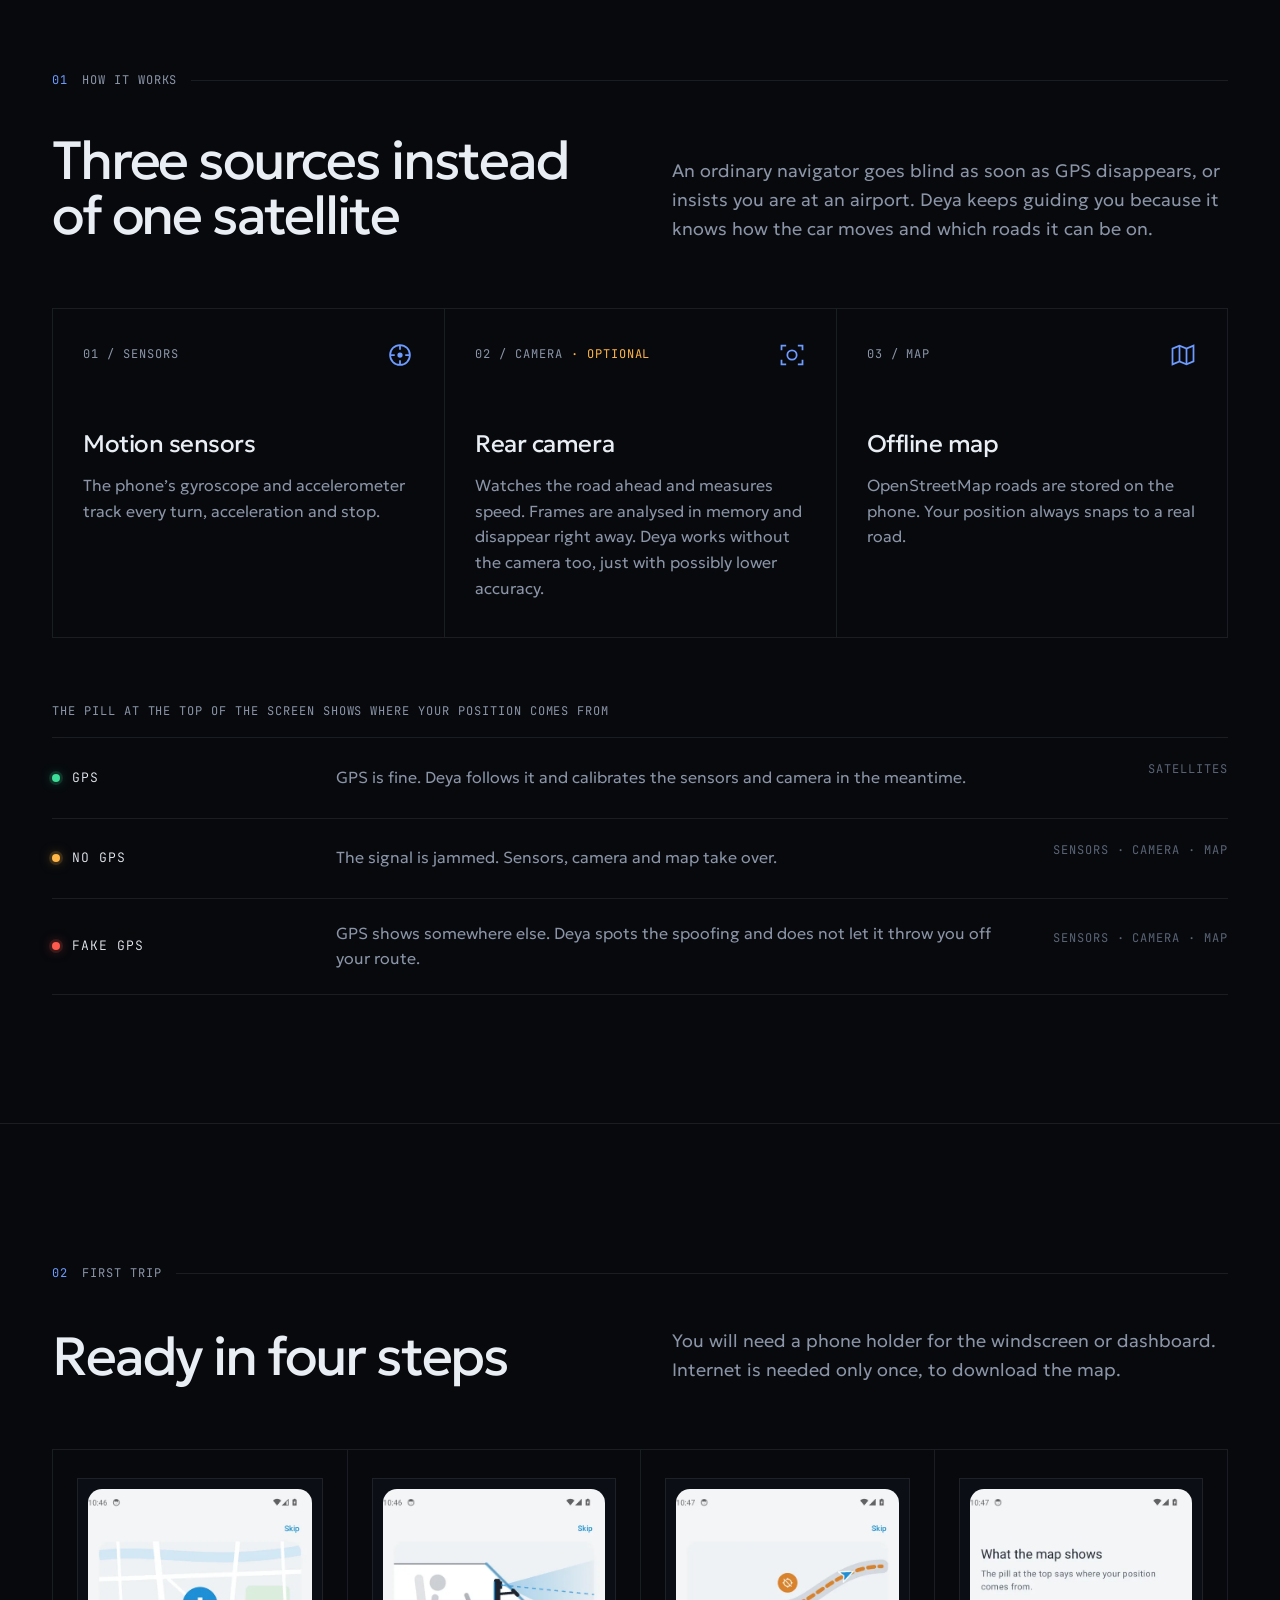
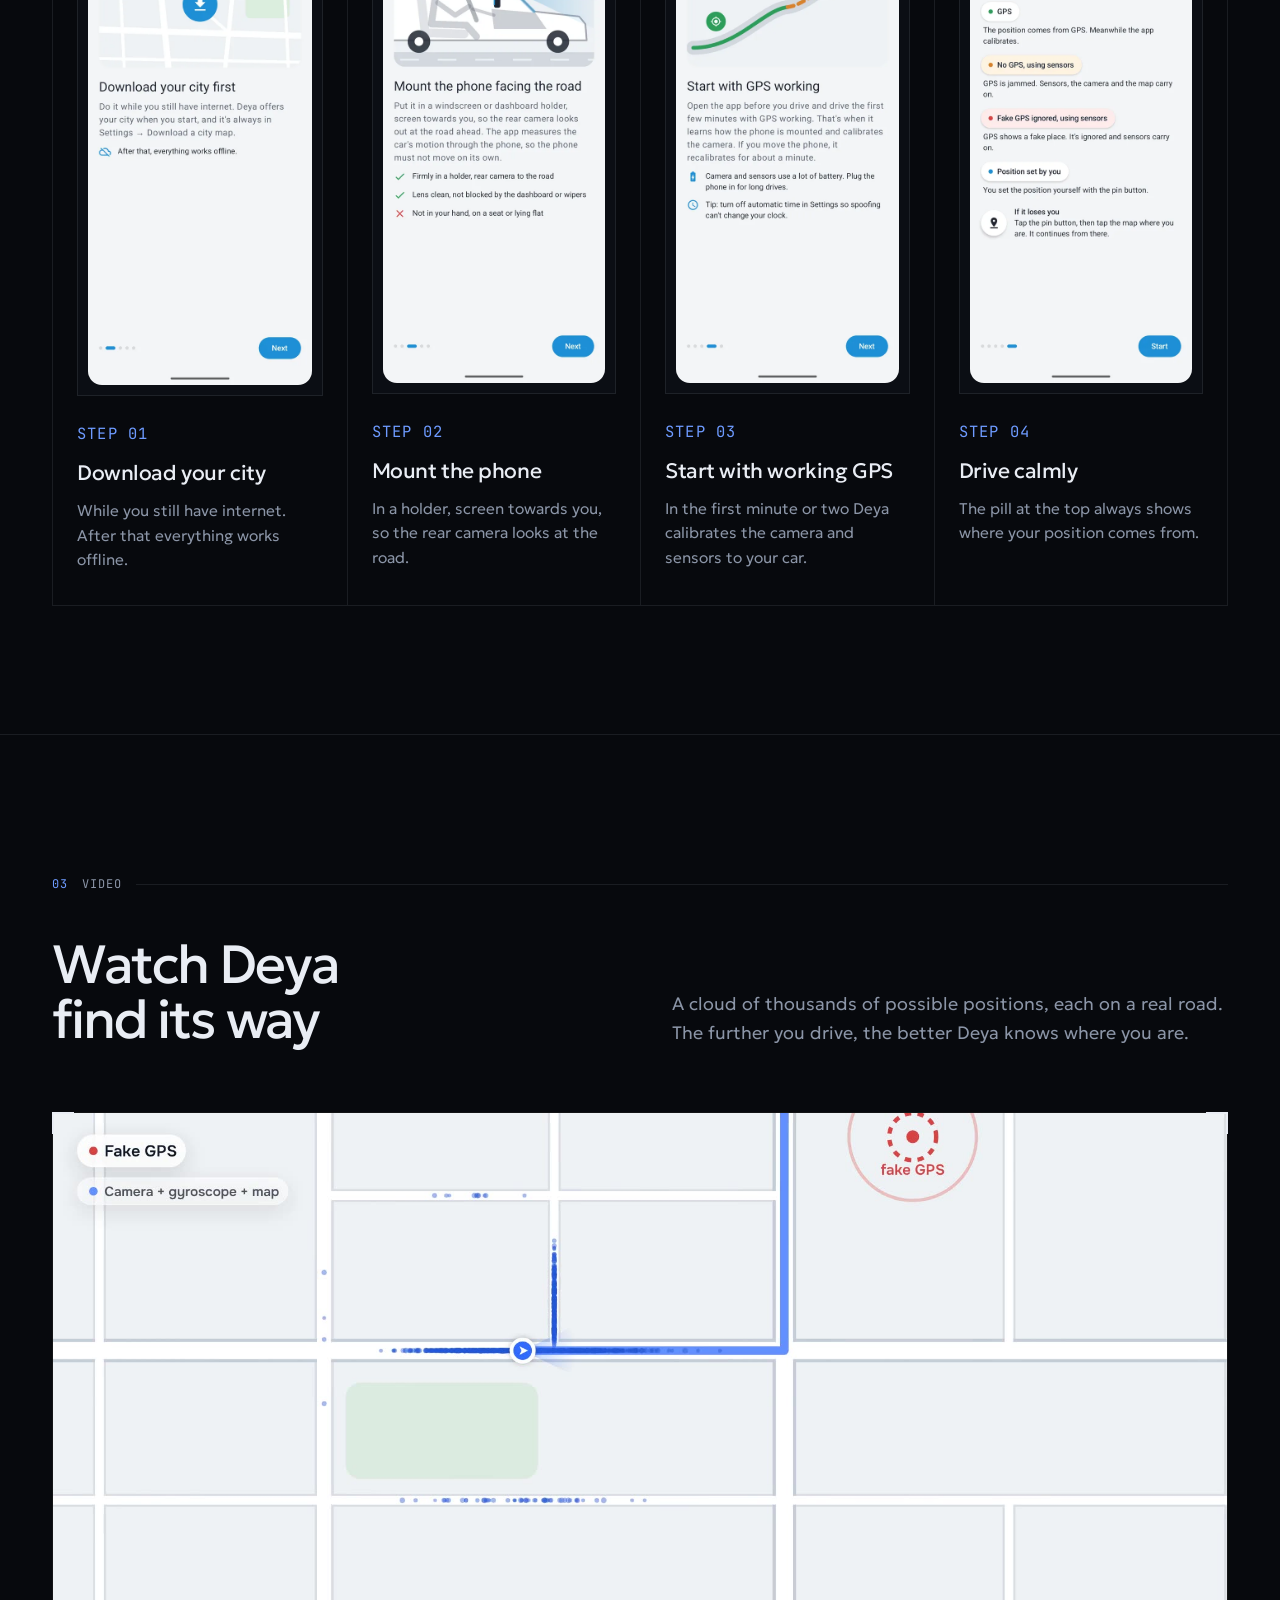
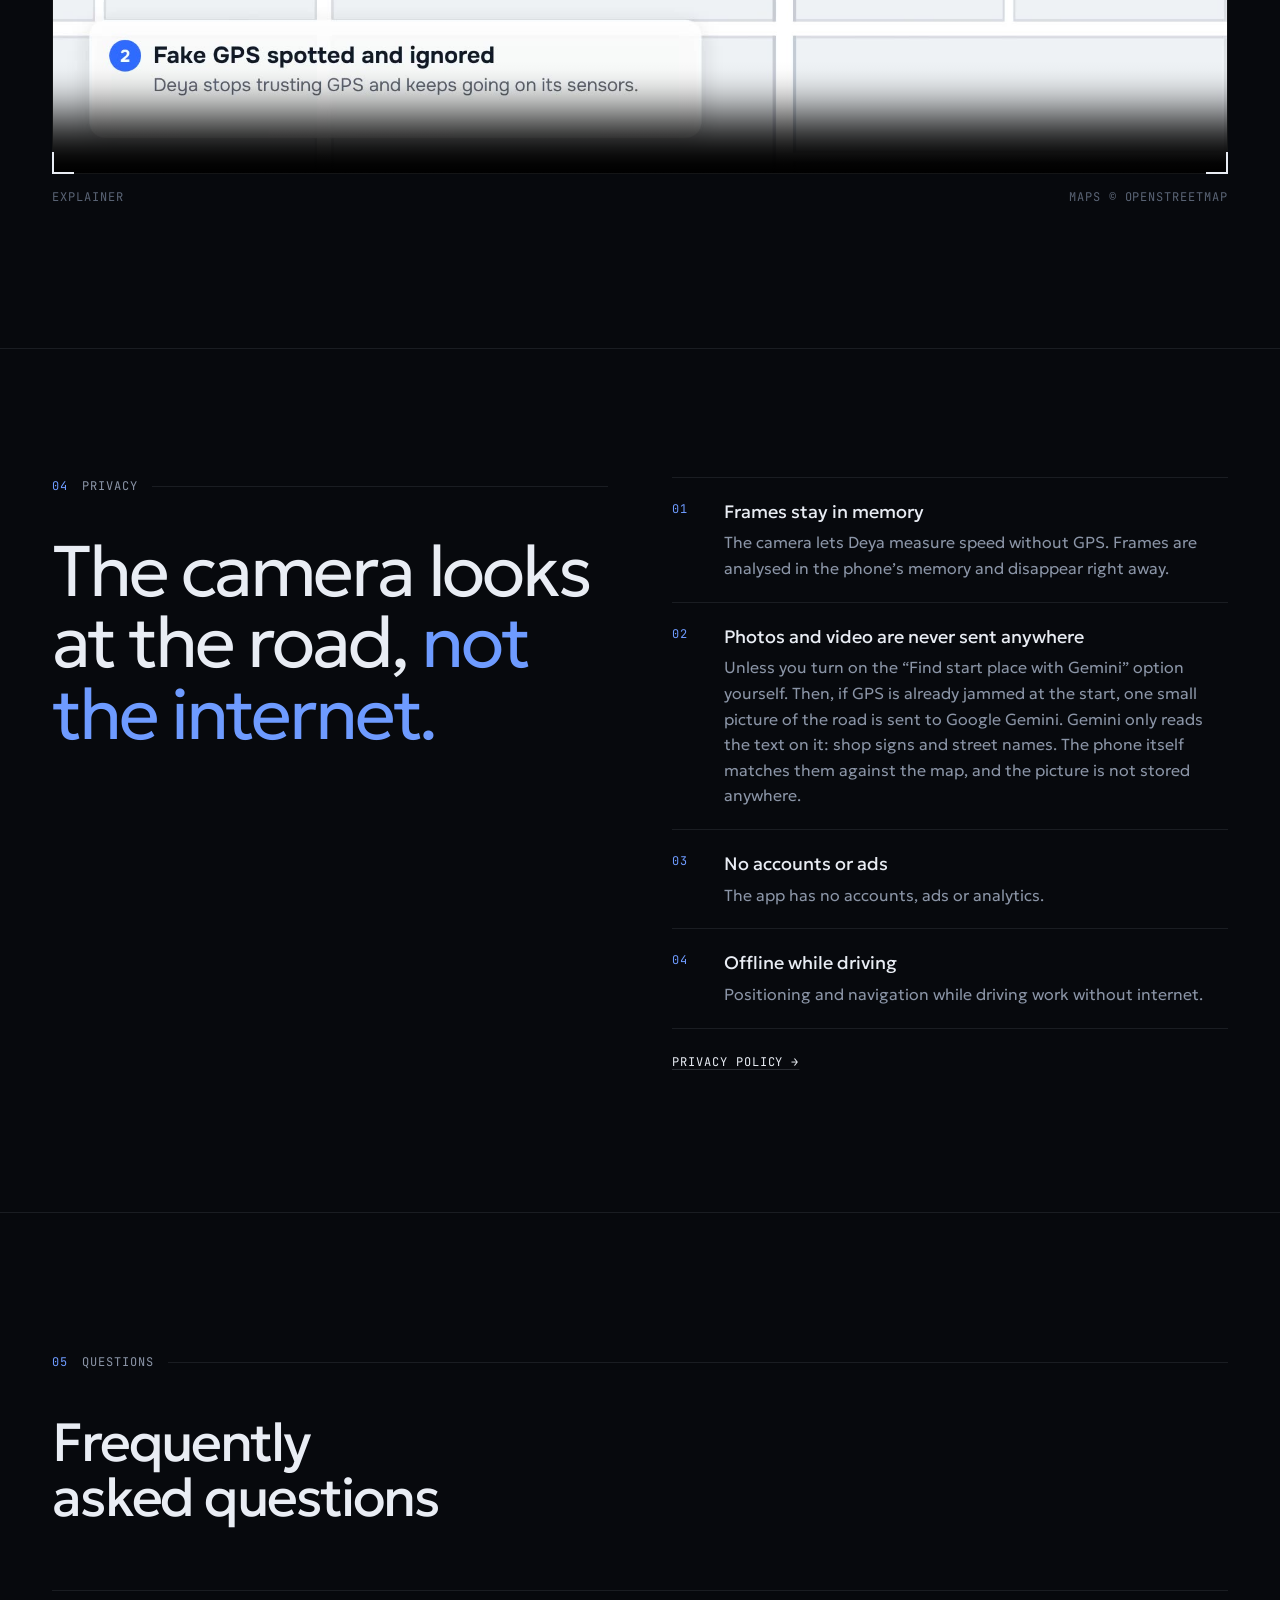
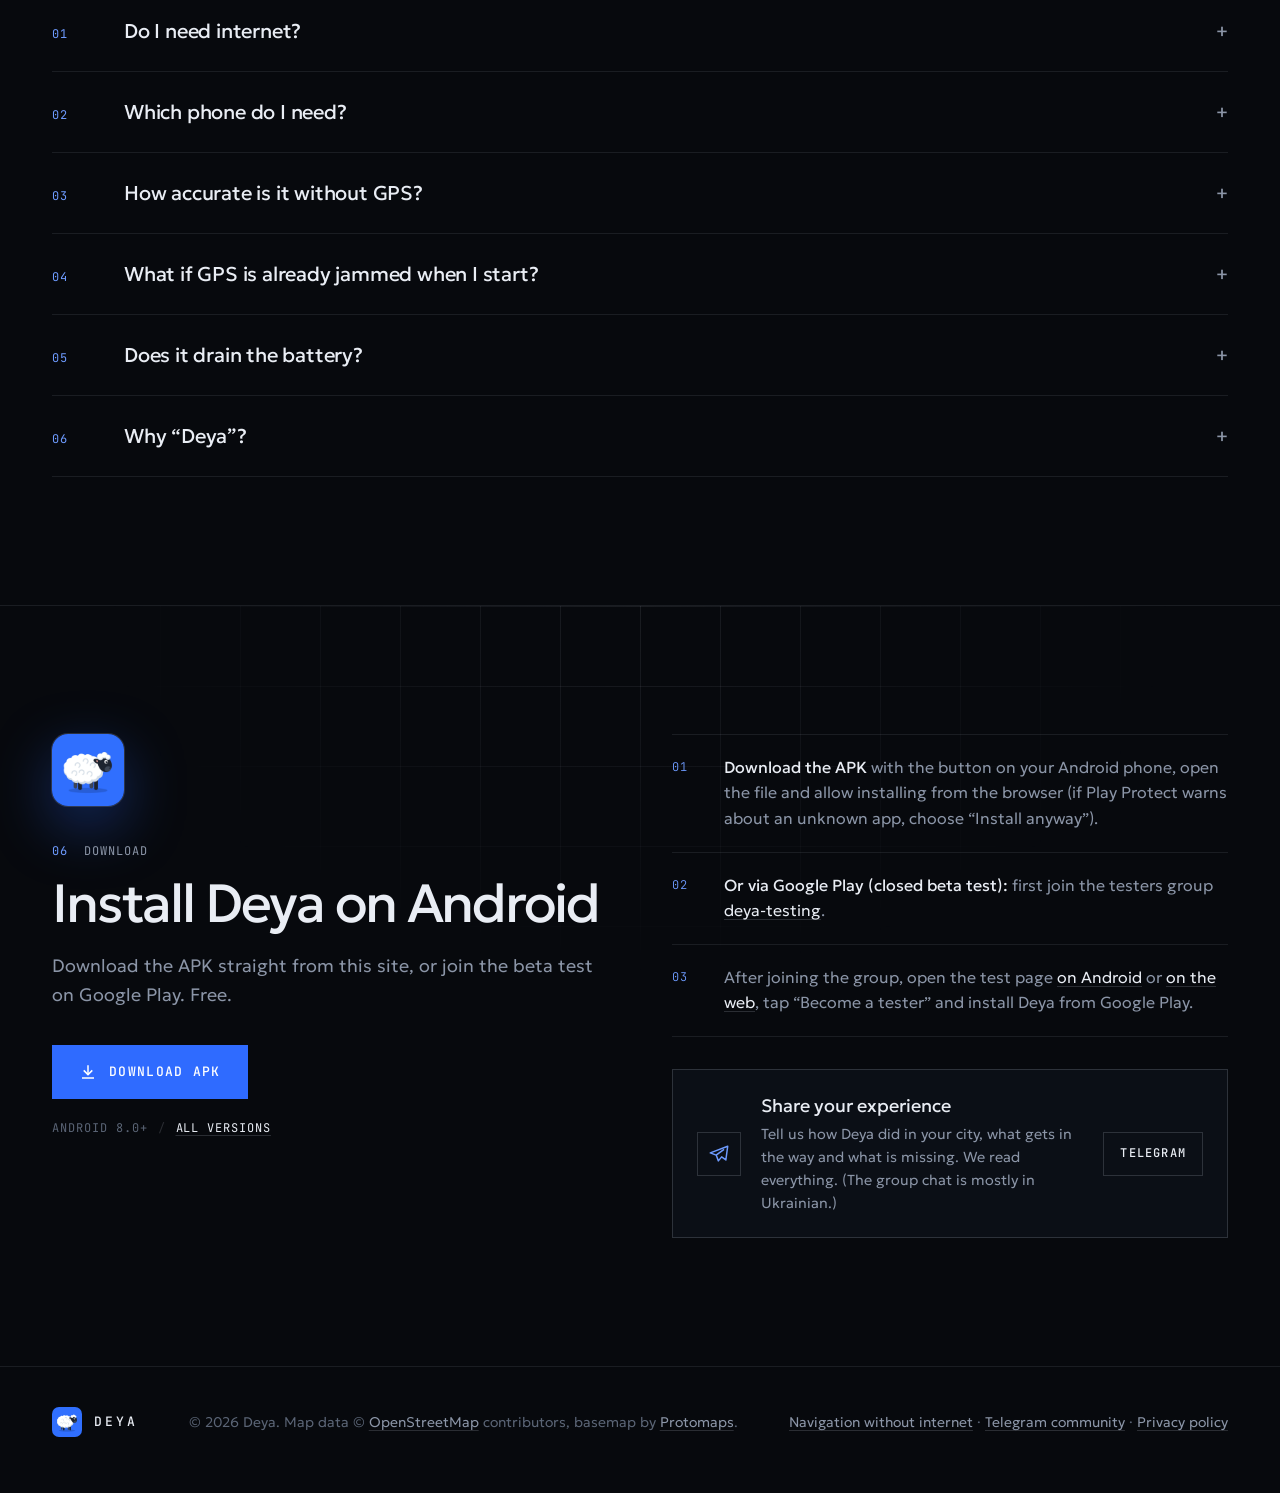
==== commit e5a29b24: "Redesign site: dark, technical look with 3D hero clip Shared assets/site.css + assets/site.js for / " ====
--- a/en/index.html
+++ b/en/index.html
@@ -34,10 +34,11 @@
 <meta property="og:image" content="https://getdeya.space/img/icon.png">
 <meta property="og:image:alt" content="Deya icon: a white sheep on blue">
 <meta name="twitter:card" content="summary">
-<meta name="theme-color" content="#2F6BFF">
+<meta name="theme-color" content="#07090D">
+<meta name="color-scheme" content="dark">
 <link rel="preconnect" href="https://fonts.googleapis.com">
 <link rel="preconnect" href="https://fonts.gstatic.com" crossorigin>
-<link href="https://fonts.googleapis.com/css2?family=Onest:wght@400;500;600;700&display=swap" rel="stylesheet">
+<link href="https://fonts.googleapis.com/css2?family=Geologica:wght@300;400;500;600&family=JetBrains+Mono:wght@400;500&display=swap" rel="stylesheet">
 <script type="application/ld+json">
 {
  "@context": "https://schema.org",
@@ -83,181 +84,7 @@
 </script>
 <link rel="icon" href="../img/icon-32.png" sizes="32x32">
 <link rel="apple-touch-icon" href="../img/icon-180.png">
-<style>
-  :root {
-    --blue: #2F6BFF; --blue-ink: #2457D6; --blue-soft: #E7EEFF;
-    --bg: #EDF0F3; --bg-alt: #E4E8ED; --card: rgba(255, 255, 255, .86); --solid: #FFFFFF;
-    --edge: rgba(255, 255, 255, .7); --tile: rgba(15, 26, 42, .05);
-    --text: #0F1A2A; --muted: #5B6678; --line: #D8DDE5;
-    --green: #128A5B; --orange: #C2620F; --orange-soft: #FFF3E6; --red: #D64545; --red-soft: #FDE8E7;
-    --shadow: 0 12px 40px rgba(15, 26, 42, .12), 0 2px 6px rgba(15, 26, 42, .05);
-  }
-  @media (prefers-color-scheme: dark) {
-    :root:not([data-theme="light"]) {
-      --blue: #4F83FF; --blue-ink: #7DA2FF; --blue-soft: #1D2D55;
-      --bg: #11161E; --bg-alt: #161C26; --card: rgba(28, 35, 48, .88); --solid: #1C2330;
-      --edge: rgba(255, 255, 255, .08); --tile: rgba(255, 255, 255, .06);
-      --text: #EEF2F8; --muted: #9AA6B8; --line: #2A3342; --orange-soft: #3A2A1A; --red-soft: #3D2224;
-      --shadow: 0 12px 40px rgba(0, 0, 0, .4);
-    }
-  }
-  :root[data-theme="dark"] {
-    --blue: #4F83FF; --blue-ink: #7DA2FF; --blue-soft: #1D2D55;
-    --bg: #11161E; --bg-alt: #161C26; --card: rgba(28, 35, 48, .88); --solid: #1C2330;
-    --edge: rgba(255, 255, 255, .08); --tile: rgba(255, 255, 255, .06);
-    --text: #EEF2F8; --muted: #9AA6B8; --line: #2A3342; --orange-soft: #3A2A1A; --red-soft: #3D2224;
-    --shadow: 0 12px 40px rgba(0, 0, 0, .4);
-  }
-  * { box-sizing: border-box; }
-  html { scroll-behavior: smooth; }
-  body { margin: 0; background: var(--bg); color: var(--text);
-         font: 17px/1.6 "Onest", system-ui, -apple-system, "Segoe UI", Roboto, sans-serif;
-         -webkit-font-smoothing: antialiased; }
-  a { color: var(--blue-ink); }
-  img, video { display: block; max-width: 100%; height: auto; }
-  .wrap { max-width: 1080px; margin: 0 auto; padding: 0 16px; }
-
-  /* header */
-  header { position: sticky; top: 0; z-index: 10; background: color-mix(in srgb, var(--bg) 88%, transparent);
-           backdrop-filter: saturate(1.4) blur(10px); -webkit-backdrop-filter: saturate(1.4) blur(10px);
-           border-bottom: 1px solid var(--line); }
-  header .wrap { display: flex; align-items: center; justify-content: space-between; height: 60px; }
-  .brand { display: flex; align-items: center; gap: 10px; text-decoration: none; color: var(--text);
-           font-weight: 700; font-size: 20px; letter-spacing: -.01em; }
-  .brand img { width: 34px; height: 34px; border-radius: 9px; }
-  header nav { display: flex; gap: 20px; font-size: 15px; }
-  header nav a { color: var(--muted); text-decoration: none; }
-  header nav a:hover { color: var(--text); }
-  @media (max-width: 560px) { header nav .opt { display: none; } }
-
-  .lang { font-size: 13px; font-weight: 600; letter-spacing: .04em; padding: 4px 10px; border-radius: 999px;
-          border: 1px solid var(--line); color: var(--muted); text-decoration: none; }
-  .lang:hover { color: var(--text); border-color: var(--muted); }
-
-  /* buttons */
-  .btn { display: inline-flex; align-items: center; gap: 10px; height: 52px; padding: 0 24px;
-         border-radius: 18px; font-weight: 600; font-size: 16px; text-decoration: none; border: 0;
-         font-family: inherit; cursor: pointer; }
-  .btn-primary { background: var(--blue); color: #fff; box-shadow: 0 8px 20px rgba(47, 107, 255, .32); }
-  .btn-primary[aria-disabled="true"] { cursor: default; }
-  .btn-ghost { background: transparent; color: var(--blue-ink); }
-  .btn svg { width: 22px; height: 22px; flex: none; }
-  .soon { display: block; font-size: 14px; color: var(--muted); margin-top: 10px; }
-
-  /* hero */
-  .hero { padding: 56px 0 72px; background:
-          radial-gradient(900px 420px at 85% 10%, var(--blue-soft), transparent 70%),
-          radial-gradient(700px 360px at 5% 90%, color-mix(in srgb, var(--blue-soft) 60%, transparent), transparent 70%); }
-  .hero .wrap { display: grid; grid-template-columns: 1.15fr .85fr; gap: 48px; align-items: center; }
-  .chip { display: inline-flex; align-items: center; gap: 8px; padding: 6px 14px 6px 12px;
-          border-radius: 999px; background: var(--card); border: 1px solid var(--edge); box-shadow: var(--shadow);
-          backdrop-filter: blur(20px) saturate(1.6); -webkit-backdrop-filter: blur(20px) saturate(1.6);
-          font-size: 14px; font-weight: 600; }
-  .dot { width: 9px; height: 9px; border-radius: 50%; background: var(--orange); flex: none;
-         box-shadow: 0 0 0 4px rgba(194, 98, 15, .16); }
-  h1 { font-size: clamp(34px, 5.4vw, 56px); line-height: 1.06; letter-spacing: -.03em; font-weight: 700; margin: 22px 0 18px; }
-  h1 em { font-style: normal; color: var(--blue); }
-  .lead { font-size: 19px; color: var(--muted); margin: 0 0 30px; max-width: 34em; }
-  .cta { display: flex; flex-wrap: wrap; gap: 8px; align-items: center; }
-  @media (max-width: 820px) {
-    .hero { padding: 36px 0 56px; }
-    .hero .wrap { grid-template-columns: 1fr; gap: 40px; }
-  }
-
-  /* phone */
-  .phone { width: 100%; max-width: 300px; margin: 0 auto; border-radius: 34px; padding: 8px;
-           background: #0E1218; box-shadow: var(--shadow), 0 30px 60px rgba(20, 30, 45, .18); }
-  .phone img, .phone video { border-radius: 27px; width: 100%; aspect-ratio: 540 / 1200; object-fit: cover; background: #F2F3F1; }
-
-  /* sections */
-  section { padding: 80px 0; }
-  section.alt { background: var(--bg-alt); }
-  .eyebrow { font-size: 14px; font-weight: 700; letter-spacing: .06em; text-transform: uppercase; color: var(--blue-ink); margin: 0 0 10px; }
-  h2 { font-size: clamp(26px, 3.4vw, 38px); line-height: 1.15; letter-spacing: -.025em; font-weight: 700; margin: 0 0 14px; }
-  .sub { color: var(--muted); font-size: 18px; max-width: 40em; margin: 0 0 40px; }
-
-  .cards { display: grid; grid-template-columns: repeat(3, 1fr); gap: 20px; }
-  .card { background: var(--solid); border-radius: 28px; padding: 26px; box-shadow: 0 1px 3px rgba(15, 26, 42, .06); }
-  .card h3 { font-size: 17px; font-weight: 600; margin: 16px 0 6px; letter-spacing: -.01em; }
-  .card p { margin: 0; color: var(--muted); font-size: 16px; }
-  .ico { width: 48px; height: 48px; border-radius: 14px; display: grid; place-items: center;
-         background: var(--blue-soft); color: var(--blue-ink); }
-  .ico svg { width: 26px; height: 26px; }
-  @media (max-width: 820px) { .cards { grid-template-columns: 1fr; } }
-
-  /* states */
-  .states { display: grid; grid-template-columns: repeat(3, 1fr); gap: 20px; margin-top: 20px; }
-  .state { background: var(--solid); border-radius: 28px; padding: 22px 24px; box-shadow: 0 1px 3px rgba(15, 26, 42, .06); }
-  .state p { margin: 12px 0 0; color: var(--muted); font-size: 16px; }
-  .state .chip { box-shadow: none; border: 1px solid var(--line); }
-  @media (max-width: 820px) { .states { grid-template-columns: 1fr; } }
-
-  /* steps */
-  .steps { display: grid; grid-template-columns: repeat(4, 1fr); gap: 28px; counter-reset: s; }
-  .step .phone { max-width: 240px; border-radius: 28px; padding: 6px; }
-  .step .phone img { border-radius: 23px; }
-  .step h3 { font-size: 16px; font-weight: 600; margin: 22px 0 6px; display: flex; gap: 10px; align-items: baseline; }
-  .step h3::before { counter-increment: s; content: counter(s); flex: none; width: 28px; height: 28px;
-                     border-radius: 50%; background: var(--blue); color: #fff; font-size: 14px;
-                     display: grid; place-items: center; transform: translateY(-2px); }
-  .step p { margin: 0; color: var(--muted); font-size: 16px; }
-  @media (max-width: 960px) { .steps { grid-template-columns: repeat(2, 1fr); row-gap: 48px; } }
-  @media (max-width: 520px) { .steps { grid-template-columns: 1fr; } .step .phone { max-width: 260px; } }
-
-  /* video */
-  .video { border-radius: 20px; overflow: hidden; box-shadow: var(--shadow); background: #000; }
-  .video video { width: 100%; aspect-ratio: 16 / 9; }
-  .note { font-size: 14px; color: var(--muted); margin-top: 12px; }
-
-  /* privacy */
-  .privacy { display: grid; grid-template-columns: .8fr 1.2fr; gap: 48px; align-items: center; }
-  .shield { aspect-ratio: 1; max-width: 300px; width: 100%; margin: 0 auto; border-radius: 40px;
-            background: linear-gradient(160deg, #4F83FF, #2F6BFF 55%, #2457D6); display: grid; place-items: center; box-shadow: 0 20px 50px rgba(47, 107, 255, .3); }
-  .shield svg { width: 46%; height: 46%; color: #fff; }
-  .list { list-style: none; padding: 0; margin: 0 0 24px; }
-  .list li { display: flex; gap: 12px; padding: 10px 0; border-bottom: 1px solid var(--line); }
-  .list li:last-child { border-bottom: 0; }
-  .list svg { width: 22px; height: 22px; flex: none; color: var(--green); margin-top: 3px; }
-  @media (max-width: 820px) { .privacy { grid-template-columns: 1fr; } .shield { max-width: 200px; } }
-
-  /* faq */
-  .faq { max-width: 760px; }
-  details { border-bottom: 1px solid var(--line); padding: 4px 0; }
-  summary { cursor: pointer; list-style: none; font-weight: 600; font-size: 18px; padding: 16px 32px 16px 0; position: relative; }
-  summary::-webkit-details-marker { display: none; }
-  summary::after { content: ""; position: absolute; right: 6px; top: 24px; width: 10px; height: 10px;
-                   border-right: 2px solid var(--muted); border-bottom: 2px solid var(--muted); transform: rotate(45deg); transition: transform .2s; }
-  details[open] summary::after { transform: rotate(-135deg); top: 28px; }
-  details p { margin: 0 0 18px; color: var(--muted); }
-
-  /* final */
-  .final { text-align: center; }
-  .final .icon { width: 96px; height: 96px; border-radius: 24px; margin: 0 auto 22px; box-shadow: var(--shadow); }
-  .final .sub { margin-left: auto; margin-right: auto; }
-  .final .cta { justify-content: center; }
-
-  .install { text-align: left; max-width: 560px; margin: 40px auto 0; padding: 0; list-style: none; counter-reset: i; }
-  .install li { position: relative; padding: 14px 0 14px 46px; border-bottom: 1px solid var(--line); color: var(--muted); }
-  .install li:last-child { border-bottom: 0; }
-  .install li b { color: var(--text); font-weight: 600; }
-  .install li::before { counter-increment: i; content: counter(i); position: absolute; left: 0; top: 14px; width: 30px; height: 30px;
-                        border-radius: 50%; background: var(--blue-soft); color: var(--blue-ink); font-weight: 700; font-size: 15px;
-                        display: grid; place-items: center; }
-  .final .note { max-width: 560px; margin: 16px auto 0; }
-
-  .community { display: flex; align-items: center; gap: 18px; text-align: left; max-width: 560px; margin: 40px auto 0; padding: 20px 22px;
-               background: var(--card); border: 1px solid var(--edge); border-radius: 24px; box-shadow: var(--shadow); }
-  .community .tg { width: 52px; height: 52px; flex: none; border-radius: 16px; background: var(--blue-soft); color: var(--blue-ink); display: grid; place-items: center; }
-  .community .tg svg { width: 26px; height: 26px; }
-  .community h3 { margin: 0 0 4px; font-size: 18px; }
-  .community p { margin: 0; font-size: 15px; color: var(--muted); }
-  .community .btn { margin-left: auto; height: 44px; padding: 0 18px; flex: none; }
-  @media (max-width: 560px) { .community { flex-wrap: wrap; } .community .btn { margin-left: 0; width: 100%; justify-content: center; } }
-
-  footer { border-top: 1px solid var(--line); padding: 28px 0 40px; font-size: 14px; color: var(--muted); }
-  footer .wrap { display: flex; flex-wrap: wrap; gap: 12px 28px; justify-content: space-between; }
-  footer a { color: var(--muted); }
-</style>
+<link rel="stylesheet" href="../assets/site.css">
 </head>
 <body>
 
@@ -267,8 +94,9 @@
     <nav>
       <a class="opt" href="#how">How it works</a>
       <a class="opt" href="#privacy">Privacy</a>
-      <a href="#install">Download</a>
+      <a class="opt" href="#faq">FAQ</a>
       <a class="lang" href="../" hreflang="uk" lang="uk" title="Українська версія">UA</a>
+      <a class="nav-cta" href="#install">Download</a>
     </nav>
   </div>
 </header>
@@ -278,91 +106,120 @@
 <div class="hero">
   <div class="wrap">
     <div>
-      <span class="chip"><span class="dot"></span>No GPS, running on sensors</span>
-      <h1>A navigator that knows where you are, <em>even when GPS lies</em></h1>
-      <p class="lead">Deya keeps you on the map when the GPS signal is jammed or spoofed.
-        It tracks the car’s movement with the phone’s sensors and rear camera and
-        matches it against an offline map of your city.</p>
+      <span class="status mono"><span class="dot blink"></span>GPS jammed <span class="long"><span class="sep">/</span> position: sensors + camera + map</span></span>
+      <h1>Knows where you are. <span class="hl">Even when GPS lies.</span></h1>
+      <p class="lead">Deya is a free offline navigator for Android. When GPS is jammed or spoofed,
+        it <b>keeps guiding you</b> using the phone’s sensors, rear camera and a map of your city.</p>
       <div class="cta">
         <a class="btn btn-primary" href="https://github.com/zheniaslius/deya-site/releases/latest/download/deya.apk" download data-place="hero">
-          <svg viewBox="0 0 24 24" fill="none" stroke="currentColor" stroke-width="2.2" stroke-linecap="round" stroke-linejoin="round" aria-hidden="true"><path d="M12 4v11"/><path d="m7 10.5 5 5 5-5"/><path d="M5 20h14"/></svg>
+          <svg viewBox="0 0 24 24" fill="none" stroke="currentColor" stroke-width="2" stroke-linecap="square" aria-hidden="true"><path d="M12 4v11"/><path d="m7 10.5 5 5 5-5"/><path d="M5 20h14"/></svg>
           Download APK
         </a>
-        <a class="btn btn-ghost" href="#install">Beta test on Google Play</a>
-      </div>
-      <span class="soon">Free · Android 8.0 or newer<span class="apk-meta"></span></span>
-    </div>
-    <div class="phone"><video autoplay muted loop playsinline poster="../img/hero-poster-en.jpg" aria-label="Deya guides a route: GPS drops out, and the position stays on the road thanks to sensors and the camera">
-      <source src="../img/hero-en.webm" type="video/webm">
-      <source src="../img/hero-en.mp4" type="video/mp4">
-    </video></div>
+        <a class="btn btn-line" href="#how">How it works <span class="arrow" aria-hidden="true">→</span></a>
+      </div>
+      <p class="meta label"><span>Free</span><span>Android 8.0+</span><span class="apk-meta" hidden></span></p>
+    </div>
+    <div class="scope">
+      <video autoplay muted loop playsinline poster="../img/hero-3d-poster.jpg" aria-label="Night Kyiv in 3D: the position dot drives along a street while a fake GPS signal jumps away">
+        <source src="../img/hero-3d.webm" type="video/webm">
+        <source src="../img/hero-3d.mp4" type="video/mp4">
+      </video>
+      <div class="shade"></div>
+      <div class="hud top"><span>Kyiv<span class="opt"> · night drive</span></span><span class="coords">50.4501° N · 30.5234° E</span></div>
+      <div class="hud bot">
+        <div class="row"><span class="k">GPS</span><span class="gps warn">Jammed</span></div>
+        <div class="row"><span class="k">Source</span><span>Sensors · camera · map</span></div>
+        <div class="row"><span class="k">On road</span><span class="ok">Yes</span></div>
+      </div>
+      <div class="frame"></div><i class="c tl"></i><i class="c tr"></i><i class="c bl"></i><i class="c br"></i>
+    </div>
+  </div>
+  <div class="specs">
+    <div class="wrap">
+      <div class="spec"><div class="v">Free</div><div class="k label">No ads, no accounts</div></div>
+      <div class="spec"><div class="v">Offline</div><div class="k label">Position and route without internet</div></div>
+      <div class="spec"><div class="v">3 sources</div><div class="k label">Instead of one satellite</div></div>
+      <div class="spec"><div class="v">0 photos</div><div class="k label">sent to a server by default</div></div>
+    </div>
   </div>
 </div>
 
 <section id="how">
   <div class="wrap">
-    <p class="eyebrow">How it works</p>
-    <h2>Three sources instead of one satellite</h2>
-    <p class="sub">An ordinary navigator goes blind as soon as GPS disappears, or insists you are at an airport.
-      Deya keeps guiding you because it knows how the car moves and which roads it can be on.</p>
-    <div class="cards">
-      <div class="card">
-        <div class="ico"><svg viewBox="0 0 24 24" fill="none" stroke="currentColor" stroke-width="2" stroke-linecap="round" stroke-linejoin="round" aria-hidden="true"><path d="M21 12a9 9 0 1 1-3-6.7"/><path d="M21 4v5h-5"/></svg></div>
+    <div class="sec-head rv">
+      <p class="idx label"><span class="n">01</span> How it works</p>
+      <h2>Three sources instead of one satellite</h2>
+      <p class="sub">An ordinary navigator goes blind as soon as GPS disappears, or insists you are at an airport.
+        Deya keeps guiding you because it knows how the car moves and which roads it can be on.</p>
+    </div>
+    <div class="grid3 rv">
+      <div class="cell">
+        <div class="top"><span class="label">01 / Sensors</span><svg viewBox="0 0 24 24" fill="none" stroke="currentColor" stroke-width="1.5" aria-hidden="true"><circle cx="12" cy="12" r="8.5"/><path d="M12 3.5v4M12 16.5v4M3.5 12h4M16.5 12h4"/><circle cx="12" cy="12" r="1.5" fill="currentColor"/></svg></div>
         <h3>Motion sensors</h3>
         <p>The phone’s gyroscope and accelerometer track every turn, acceleration and stop.</p>
       </div>
-      <div class="card">
-        <div class="ico"><svg viewBox="0 0 24 24" fill="none" stroke="currentColor" stroke-width="2" stroke-linecap="round" stroke-linejoin="round" aria-hidden="true"><path d="M4 8h3l2-3h6l2 3h3v11H4z"/><circle cx="12" cy="13" r="3.5"/></svg></div>
+      <div class="cell">
+        <div class="top"><span class="label">02 / Camera <span class="opt-tag">· optional</span></span><svg viewBox="0 0 24 24" fill="none" stroke="currentColor" stroke-width="1.5" aria-hidden="true"><path d="M3 8V4h4M17 4h4v4M21 16v4h-4M7 20H3v-4"/><circle cx="12" cy="12" r="4"/></svg></div>
         <h3>Rear camera</h3>
-        <p>Watches the road ahead and measures speed. Frames are analysed in memory and disappear right away.</p>
-      </div>
-      <div class="card">
-        <div class="ico"><svg viewBox="0 0 24 24" fill="none" stroke="currentColor" stroke-width="2" stroke-linecap="round" stroke-linejoin="round" aria-hidden="true"><path d="M9 4 3 6v14l6-2 6 2 6-2V4l-6 2-6-2z"/><path d="M9 4v14M15 6v14"/></svg></div>
+        <p>Watches the road ahead and measures speed. Frames are analysed in memory and disappear right away. Deya works without the camera too, just with possibly lower accuracy.</p>
+      </div>
+      <div class="cell">
+        <div class="top"><span class="label">03 / Map</span><svg viewBox="0 0 24 24" fill="none" stroke="currentColor" stroke-width="1.5" aria-hidden="true"><path d="M3 6.5 9 4l6 2.5L21 4v13.5L15 20l-6-2.5L3 20z"/><path d="M9 4v13.5M15 6.5V20"/></svg></div>
         <h3>Offline map</h3>
         <p>OpenStreetMap roads are stored on the phone. Your position always snaps to a real road.</p>
       </div>
     </div>
 
-    <div class="states">
-      <div class="state">
-        <span class="chip"><span class="dot" style="background:var(--green)"></span>GPS</span>
+    <div class="modes rv">
+      <p class="label">The pill at the top of the screen shows where your position comes from</p>
+      <div class="mode">
+        <span class="name"><span class="dot green"></span>GPS</span>
         <p>GPS is fine. Deya follows it and calibrates the sensors and camera in the meantime.</p>
-      </div>
-      <div class="state">
-        <span class="chip"><span class="dot"></span>No GPS, running on sensors</span>
+        <span class="src label">Satellites</span>
+      </div>
+      <div class="mode">
+        <span class="name"><span class="dot"></span>No GPS</span>
         <p>The signal is jammed. Sensors, camera and map take over.</p>
-      </div>
-      <div class="state">
-        <span class="chip" style="background:var(--orange-soft)"><span class="dot" style="background:var(--red)"></span>Fake GPS</span>
+        <span class="src label">Sensors · camera · map</span>
+      </div>
+      <div class="mode">
+        <span class="name"><span class="dot red"></span>Fake GPS</span>
         <p>GPS shows somewhere else. Deya spots the spoofing and does not let it throw you off your route.</p>
-      </div>
-    </div>
-  </div>
-</section>
-
-<section class="alt" id="start">
-  <div class="wrap">
-    <p class="eyebrow">First trip</p>
-    <h2>Ready in four steps</h2>
-    <p class="sub">You will need a phone holder for the windscreen or dashboard. Internet is needed only once, to download the map.</p>
-    <div class="steps">
+        <span class="src label">Sensors · camera · map</span>
+      </div>
+    </div>
+  </div>
+</section>
+
+<section id="start">
+  <div class="wrap">
+    <div class="sec-head rv">
+      <p class="idx label"><span class="n">02</span> First trip</p>
+      <h2>Ready in four steps</h2>
+      <p class="sub">You will need a phone holder for the windscreen or dashboard. Internet is needed only once, to download the map.</p>
+    </div>
+    <div class="steps rv">
       <div class="step">
-        <div class="phone"><img src="../img/en-2-city.webp" alt="Screen: First, download your city" loading="lazy" width="540" height="1200"></div>
+        <div class="shot"><img src="../img/en-2-city.webp" alt="Screen: First, download your city" loading="lazy" width="540" height="1200"></div>
+        <p class="label"><span class="n">Step 01</span></p>
         <h3>Download your city</h3>
         <p>While you still have internet. After that everything works offline.</p>
       </div>
       <div class="step">
-        <div class="phone"><img src="../img/en-3-mount.webp" alt="Screen: Mount the phone facing the road" loading="lazy" width="540" height="1200"></div>
+        <div class="shot"><img src="../img/en-3-mount.webp" alt="Screen: Mount the phone facing the road" loading="lazy" width="540" height="1200"></div>
+        <p class="label"><span class="n">Step 02</span></p>
         <h3>Mount the phone</h3>
         <p>In a holder, screen towards you, so the rear camera looks at the road.</p>
       </div>
       <div class="step">
-        <div class="phone"><img src="../img/en-4-start.webp" alt="Screen: Start with working GPS" loading="lazy" width="540" height="1200"></div>
+        <div class="shot"><img src="../img/en-4-start.webp" alt="Screen: Start with working GPS" loading="lazy" width="540" height="1200"></div>
+        <p class="label"><span class="n">Step 03</span></p>
         <h3>Start with working GPS</h3>
         <p>In the first minute or two Deya calibrates the camera and sensors to your car.</p>
       </div>
       <div class="step">
-        <div class="phone"><img src="../img/en-5-map.webp" alt="Screen: What the map shows" loading="lazy" width="540" height="1200"></div>
+        <div class="shot"><img src="../img/en-5-map.webp" alt="Screen: What the map shows" loading="lazy" width="540" height="1200"></div>
+        <p class="label"><span class="n">Step 04</span></p>
         <h3>Drive calmly</h3>
         <p>The pill at the top always shows where your position comes from.</p>
       </div>
@@ -372,94 +229,108 @@
 
 <section id="video">
   <div class="wrap">
-    <p class="eyebrow">Video</p>
-    <h2>Watch Deya find its way</h2>
-    <p class="sub">A cloud of thousands of possible positions, each on a real road. The further you drive, the better Deya knows where you are.</p>
-    <div class="video">
+    <div class="sec-head rv">
+      <p class="idx label"><span class="n">03</span> Video</p>
+      <h2>Watch Deya find its way</h2>
+      <p class="sub">A cloud of thousands of possible positions, each on a real road. The further you drive, the better Deya knows where you are.</p>
+    </div>
+    <div class="film rv">
       <video controls preload="none" playsinline poster="../img/poster-en.jpg">
         <source src="../img/deya-explainer-en.mp4" type="video/mp4">
       </video>
-    </div>
-  </div>
-</section>
-
-<section class="alt" id="privacy">
-  <div class="wrap privacy">
-    <div class="shield">
-      <svg viewBox="0 0 24 24" fill="none" stroke="currentColor" stroke-width="1.8" stroke-linecap="round" stroke-linejoin="round" aria-hidden="true"><path d="M12 3 4.5 6v5.5c0 4.6 3.2 8.5 7.5 9.5 4.3-1 7.5-4.9 7.5-9.5V6L12 3z"/><path d="m8.8 12.2 2.2 2.2 4.4-4.6"/></svg>
-    </div>
-    <div>
-      <p class="eyebrow">Privacy</p>
-      <h2>The camera looks at the road, not the internet</h2>
-      <p class="sub" style="margin-bottom:24px">The camera lets Deya measure speed without GPS. Frames used for motion tracking are analysed in the phone’s memory and disappear right away.</p>
-      <ul class="list">
-        <li><svg viewBox="0 0 24 24" fill="none" stroke="currentColor" stroke-width="2.4" stroke-linecap="round" stroke-linejoin="round" aria-hidden="true"><path d="m5 12.5 4.5 4.5L19 7.5"/></svg>Photos and video are never sent anywhere unless you turn on the “Find start place with Gemini” option yourself (then, if GPS is already jammed at the start, one small picture of the road is sent to Google Gemini. Gemini only reads the text on it: shop signs and street names. The phone itself matches them against the map, and the picture is not stored anywhere).</li>
-        <li><svg viewBox="0 0 24 24" fill="none" stroke="currentColor" stroke-width="2.4" stroke-linecap="round" stroke-linejoin="round" aria-hidden="true"><path d="m5 12.5 4.5 4.5L19 7.5"/></svg>The app has no accounts, ads or analytics.</li>
-        <li><svg viewBox="0 0 24 24" fill="none" stroke="currentColor" stroke-width="2.4" stroke-linecap="round" stroke-linejoin="round" aria-hidden="true"><path d="m5 12.5 4.5 4.5L19 7.5"/></svg>Positioning and navigation while driving work without internet.</li>
-      </ul>
-      <a href="https://zheniaslius.github.io/deya-privacy/">Privacy policy</a>
+      <i class="c tl"></i><i class="c tr"></i><i class="c bl"></i><i class="c br"></i>
+    </div>
+    <p class="film-cap label"><span>Explainer</span><span>Maps © OpenStreetMap</span></p>
+  </div>
+</section>
+
+<section id="privacy">
+  <div class="wrap">
+    <div class="privacy">
+      <div class="rv">
+        <p class="idx label" style="margin:0 0 40px"><span class="n">04</span> Privacy</p>
+        <p class="big">The camera looks at the road, <span class="hl">not the internet.</span></p>
+      </div>
+      <div class="rv">
+        <ul class="claims">
+          <li><span class="n label">01</span><span><b>Frames stay in memory</b>The camera lets Deya measure speed without GPS. Frames are analysed in the phone’s memory and disappear right away.</span></li>
+          <li><span class="n label">02</span><span><b>Photos and video are never sent anywhere</b>Unless you turn on the “Find start place with Gemini” option yourself. Then, if GPS is already jammed at the start, one small picture of the road is sent to Google Gemini. Gemini only reads the text on it: shop signs and street names. The phone itself matches them against the map, and the picture is not stored anywhere.</span></li>
+          <li><span class="n label">03</span><span><b>No accounts or ads</b>The app has no accounts, ads or analytics.</span></li>
+          <li><span class="n label">04</span><span><b>Offline while driving</b>Positioning and navigation while driving work without internet.</span></li>
+        </ul>
+        <p class="more label"><a href="https://zheniaslius.github.io/deya-privacy/">Privacy policy →</a></p>
+      </div>
     </div>
   </div>
 </section>
 
 <section id="faq">
-  <div class="wrap faq">
-    <p class="eyebrow">Questions</p>
-    <h2>Frequently asked questions</h2>
-    <details>
-      <summary>Do I need internet?</summary>
-      <p>Only to download the map of your city (and, optionally, to refine your start area with Gemini if you turn that option on yourself). After that Deya works out where you are and plans routes completely offline.</p>
-      <p><a href="navigation-without-internet/">How to set up navigation without internet →</a></p>
-    </details>
-    <details>
-      <summary>Which phone do I need?</summary>
-      <p>An Android 8.0 or newer smartphone with a rear camera, a gyroscope and an accelerometer. Almost all modern phones have them.</p>
-    </details>
-    <details>
-      <summary>How accurate is it without GPS?</summary>
-      <p>In a city with plenty of turns, Deya usually keeps you on the right street. On long straight roads without turns the error slowly grows, and it is corrected again as soon as you reach a turn or real GPS returns. If Deya gets lost, tap the marker button and show it on the map where you are.</p>
-    </details>
-    <details>
-      <summary>What if GPS is already jammed when I start?</summary>
-      <p>Deya takes an approximate place from Wi-Fi or the mobile network, then works out where you are from the shape of your path: the turns you have driven are matched against the streets on the map. The arrow usually snaps to the right street within 300 to 600 metres of driving, and fastest when the camera is on.</p>
-    </details>
-    <details>
-      <summary>Does it drain the battery?</summary>
-      <p>The camera and sensors run for the whole trip, so on long drives keep the phone on a charger.</p>
-    </details>
-    <details>
-      <summary>Why “Deya”?</summary>
-      <p>It comes from the meme about a sheep asking “Where am I?” (“Де я?” in Ukrainian). Now it has an answer.</p>
-    </details>
-  </div>
-</section>
-
-<section class="alt final" id="install">
-  <div class="wrap">
-    <img class="icon" src="../img/icon.png" alt="Deya icon: a white sheep on blue" width="96" height="96">
-    <h2>Install Deya on Android</h2>
-    <p class="sub">Download the APK straight from this site, or join the beta test on Google Play.</p>
-    <div class="cta">
-      <a class="btn btn-primary" href="https://github.com/zheniaslius/deya-site/releases/latest/download/deya.apk" download data-place="install">
-        <svg viewBox="0 0 24 24" fill="none" stroke="currentColor" stroke-width="2.2" stroke-linecap="round" stroke-linejoin="round" aria-hidden="true"><path d="M12 4v11"/><path d="m7 10.5 5 5 5-5"/><path d="M5 20h14"/></svg>
-        Download APK
-      </a>
-    </div>
-    <span class="soon">Android 8.0 or newer<span class="apk-meta"></span> · <a href="https://github.com/zheniaslius/deya-site/releases">All versions</a></span>
-
-    <ol class="install">
-      <li><b>Download the APK</b> with the button above on your Android phone, open the file and allow installing from the browser (if Play Protect warns about an unknown app, choose “Install anyway”).</li>
-      <li><b>Or via Google Play (closed beta test):</b> first join the testers group <a href="https://groups.google.com/g/deya-testing" target="_blank" rel="noopener">deya-testing</a>.</li>
-      <li>After joining the group, open the test page <a href="https://play.google.com/store/apps/details?id=com.yourname.deya" target="_blank" rel="noopener">on Android</a> or <a href="https://play.google.com/apps/testing/com.yourname.deya" target="_blank" rel="noopener">on the web</a>, tap “Become a tester” and install Deya from Google Play.</li>
-    </ol>
-
-    <div class="community">
-      <span class="tg"><svg viewBox="0 0 24 24" fill="none" stroke="currentColor" stroke-width="2" stroke-linecap="round" stroke-linejoin="round" aria-hidden="true"><path d="m21.5 3.5-19 7.3 6.4 2.4 2.4 6.3 3.6-4.4 4.6 3.4z"/><path d="m8.9 13.2 8.6-6.2"/></svg></span>
-      <div>
-        <h3>Share your experience</h3>
-        <p>Tell us how Deya did in your city, what gets in the way and what is missing. We read everything. (The group chat is mostly in Ukrainian.)</p>
-      </div>
-      <a class="btn btn-primary" href="https://t.me/+3Qa5_fcYy3pjNTUy" target="_blank" rel="noopener">Telegram community</a>
+  <div class="wrap">
+    <div class="sec-head rv">
+      <p class="idx label"><span class="n">05</span> Questions</p>
+      <h2>Frequently asked questions</h2>
+    </div>
+    <div class="faq rv">
+      <details>
+        <summary>Do I need internet?</summary>
+        <p>Only to download the map of your city (and, optionally, to refine your start area with Gemini if you turn that option on yourself). After that Deya works out where you are and plans routes completely offline.</p>
+        <p><a href="navigation-without-internet/">How to set up navigation without internet →</a></p>
+      </details>
+      <details>
+        <summary>Which phone do I need?</summary>
+        <p>An Android 8.0 or newer smartphone with a rear camera, a gyroscope and an accelerometer. Almost all modern phones have them.</p>
+      </details>
+      <details>
+        <summary>How accurate is it without GPS?</summary>
+        <p>In a city with plenty of turns, Deya usually keeps you on the right street. On long straight roads without turns the error slowly grows, and it is corrected again as soon as you reach a turn or real GPS returns. If Deya gets lost, tap the marker button and show it on the map where you are.</p>
+      </details>
+      <details>
+        <summary>What if GPS is already jammed when I start?</summary>
+        <p>Deya takes an approximate place from Wi-Fi or the mobile network, then works out where you are from the shape of your path: the turns you have driven are matched against the streets on the map. The arrow usually snaps to the right street within 300 to 600 metres of driving, and fastest when the camera is on.</p>
+      </details>
+      <details>
+        <summary>Does it drain the battery?</summary>
+        <p>The camera and sensors run for the whole trip, so on long drives keep the phone on a charger.</p>
+      </details>
+      <details>
+        <summary>Why “Deya”?</summary>
+        <p>It comes from the meme about a sheep asking “Where am I?” (“Де я?” in Ukrainian). Now it has an answer.</p>
+      </details>
+    </div>
+  </div>
+</section>
+
+<section class="install-sec" id="install">
+  <div class="wrap">
+    <div class="install-grid">
+      <div class="install-card rv">
+        <img class="icon" src="../img/icon.png" alt="Deya icon: a white sheep on blue" width="72" height="72">
+        <p class="label" style="margin:0 0 16px"><span style="color:var(--blue-hi)">06</span> &nbsp;Download</p>
+        <h2>Install Deya on Android</h2>
+        <p class="sub">Download the APK straight from this site, or join the beta test on Google Play. Free.</p>
+        <div class="cta">
+          <a class="btn btn-primary" href="https://github.com/zheniaslius/deya-site/releases/latest/download/deya.apk" download data-place="install">
+            <svg viewBox="0 0 24 24" fill="none" stroke="currentColor" stroke-width="2" stroke-linecap="square" aria-hidden="true"><path d="M12 4v11"/><path d="m7 10.5 5 5 5-5"/><path d="M5 20h14"/></svg>
+            Download APK
+          </a>
+        </div>
+        <p class="meta label"><span>Android 8.0+</span><span class="apk-meta" hidden></span><span><a href="https://github.com/zheniaslius/deya-site/releases">All versions</a></span></p>
+      </div>
+      <div class="rv">
+        <ol class="steps-list">
+          <li><span><b>Download the APK</b> with the button on your Android phone, open the file and allow installing from the browser (if Play Protect warns about an unknown app, choose “Install anyway”).</span></li>
+          <li><span><b>Or via Google Play (closed beta test):</b> first join the testers group <a href="https://groups.google.com/g/deya-testing" target="_blank" rel="noopener">deya-testing</a>.</span></li>
+          <li><span>After joining the group, open the test page <a href="https://play.google.com/store/apps/details?id=com.yourname.deya" target="_blank" rel="noopener">on Android</a> or <a href="https://play.google.com/apps/testing/com.yourname.deya" target="_blank" rel="noopener">on the web</a>, tap “Become a tester” and install Deya from Google Play.</span></li>
+        </ol>
+        <div class="community">
+          <span class="tg"><svg viewBox="0 0 24 24" fill="none" stroke="currentColor" stroke-width="1.6" stroke-linejoin="round" aria-hidden="true"><path d="m21.5 3.5-19 7.3 6.4 2.4 2.4 6.3 3.6-4.4 4.6 3.4z"/><path d="m8.9 13.2 8.6-6.2"/></svg></span>
+          <div>
+            <h3>Share your experience</h3>
+            <p>Tell us how Deya did in your city, what gets in the way and what is missing. We read everything. (The group chat is mostly in Ukrainian.)</p>
+          </div>
+          <a class="btn btn-line" href="https://t.me/+3Qa5_fcYy3pjNTUy" target="_blank" rel="noopener">Telegram</a>
+        </div>
+      </div>
     </div>
   </div>
 </section>
@@ -468,58 +339,16 @@
 
 <footer>
   <div class="wrap">
+    <a class="brand" href="#top"><img src="../img/icon.png" alt="">Deya</a>
     <span>© 2026 Deya. Map data © <a href="https://www.openstreetmap.org/copyright">OpenStreetMap</a> contributors, basemap by <a href="https://protomaps.com">Protomaps</a>.</span>
     <span><a href="navigation-without-internet/">Navigation without internet</a> · <a href="https://t.me/+3Qa5_fcYy3pjNTUy" target="_blank" rel="noopener">Telegram community</a> · <a href="https://zheniaslius.github.io/deya-privacy/">Privacy policy</a></span>
   </div>
 </footer>
 
 <script>
-  // Version and size of the latest APK, from the GitHub release.
-  var apkVersion = '';
-  fetch('https://api.github.com/repos/zheniaslius/deya-site/releases/latest')
-    .then(function (r) { return r.ok ? r.json() : null; })
-    .then(function (rel) {
-      if (!rel) return;
-      var apk = (rel.assets || []).filter(function (a) { return a.name === 'deya.apk'; })[0];
-      if (!apk) return;
-      var mb = (apk.size / 1048576).toFixed(0);
-      var v = (rel.tag_name || '').replace(/^v/, '');
-      apkVersion = v;
-      document.querySelectorAll('.apk-meta').forEach(function (el) {
-        el.textContent = ' · version ' + v + ' · ' + mb + ' MB';
-      });
-    })
-    .catch(function () {});
-
-  function trackApk(a) {
-    var params = {
-      link_url: a.href,
-      link_text: a.textContent.trim(),
-      file_name: 'deya.apk',
-      file_extension: 'apk',
-      button_place: a.getAttribute('data-place') || '',
-      app_version: apkVersion,
-      transport_type: 'beacon'
-    };
-    gtag('event', 'download_apk', params);
-    gtag('event', 'file_download', params);
-  }
-  document.querySelectorAll('a[href$="/deya.apk"]').forEach(function (a) {
-    a.addEventListener('click', function () { trackApk(a); });
-    a.addEventListener('auxclick', function (e) { if (e.button === 1) trackApk(a); });
-  }
-  );
-
-  document.querySelectorAll('a[href^="https://t.me/"]').forEach(function (a) {
-    a.addEventListener('click', function () { gtag('event', 'open_telegram', { link_url: a.href }); });
-  });
-
-  // Respect reduced motion: show the still frame instead of the looping hero animation.
-  if (window.matchMedia && matchMedia('(prefers-reduced-motion: reduce)').matches) {
-    var v = document.querySelector('.hero video');
-    if (v) { v.removeAttribute('autoplay'); v.pause(); }
-  }
+  var L = { ver: 'Version ', mb: ' MB', jam: 'Jammed', fake: 'Fake · ignored' };
 </script>
+<script src="../assets/site.js"></script>
 
 </body>
 </html>
--- a/assets/site.css
+++ b/assets/site.css
@@ -0,0 +1,304 @@
+/* Deya landing — dark technical theme. Shared by / and /en/. */
+:root {
+  color-scheme: dark;
+  --bg: #07090D;
+  --bg-2: #0B0E14;
+  --panel: #0E121A;
+  --line: rgba(222, 230, 245, .09);
+  --line-2: rgba(222, 230, 245, .16);
+  --text: #E9EDF4;
+  --muted: #8B95A7;
+  --dim: #5A6475;
+  --blue: #2F6BFF;
+  --blue-hi: #6E9BFF;
+  --amber: #FFB547;
+  --red: #FF5A4E;
+  --green: #3DDC97;
+  --mono: "JetBrains Mono", ui-monospace, SFMono-Regular, Menlo, monospace;
+  --sans: "Geologica", "Onest", system-ui, -apple-system, "Segoe UI", Roboto, sans-serif;
+  --wrap: 1240px;
+}
+* { box-sizing: border-box; }
+[hidden] { display: none !important; }
+html { scroll-behavior: smooth; background: var(--bg); }
+body { margin: 0; background: var(--bg); color: var(--text);
+       font: 300 17px/1.6 var(--sans); -webkit-font-smoothing: antialiased; text-rendering: optimizeLegibility; }
+a { color: var(--text); text-decoration-color: var(--line-2); text-underline-offset: 3px; }
+a:hover { text-decoration-color: var(--blue-hi); }
+b, strong { font-weight: 500; }
+img, video { display: block; max-width: 100%; height: auto; }
+.wrap { max-width: var(--wrap); margin: 0 auto; padding: 0 32px; }
+@media (max-width: 640px) { .wrap { padding: 0 16px; } }
+::selection { background: var(--blue); color: #fff; }
+
+/* mono labels */
+.mono, .label { font-family: var(--mono); font-weight: 400; font-size: 12px; letter-spacing: .08em; text-transform: uppercase; }
+.label { color: var(--muted); }
+.label b { color: var(--text); font-weight: 500; }
+
+/* header */
+header { position: sticky; top: 0; z-index: 20; background: rgba(7, 9, 13, .78);
+         backdrop-filter: blur(14px) saturate(1.2); -webkit-backdrop-filter: blur(14px) saturate(1.2);
+         border-bottom: 1px solid var(--line); }
+header .wrap { display: flex; align-items: center; justify-content: space-between; height: 64px; gap: 16px; }
+.brand { display: flex; align-items: center; gap: 12px; text-decoration: none; color: var(--text);
+         font-family: var(--mono); font-weight: 500; font-size: 15px; letter-spacing: .22em; text-transform: uppercase; }
+.brand img { width: 30px; height: 30px; border-radius: 7px; }
+header nav { display: flex; align-items: center; gap: 28px; }
+header nav a { font-family: var(--mono); font-size: 12px; letter-spacing: .1em; text-transform: uppercase;
+               color: var(--muted); text-decoration: none; transition: color .15s; }
+header nav a:hover { color: var(--text); }
+header nav .lang { border: 1px solid var(--line-2); padding: 5px 9px; }
+header nav .nav-cta { color: var(--text); border: 1px solid var(--blue); padding: 8px 14px; background: rgba(47, 107, 255, .12); }
+header nav .nav-cta:hover { background: var(--blue); }
+@media (max-width: 760px) { header nav .opt { display: none; } header nav { gap: 14px; } }
+
+/* buttons */
+.btn { display: inline-flex; align-items: center; justify-content: center; gap: 12px; height: 54px; padding: 0 26px;
+       font-family: var(--mono); font-size: 13px; font-weight: 500; letter-spacing: .1em; text-transform: uppercase;
+       text-decoration: none; border: 1px solid transparent; cursor: pointer; transition: background .15s, border-color .15s, color .15s; }
+.btn svg { width: 18px; height: 18px; flex: none; }
+.btn-primary { background: var(--blue); color: #fff; }
+.btn-primary:hover { background: #4A80FF; }
+.btn-line { border-color: var(--line-2); color: var(--text); }
+.btn-line:hover { border-color: var(--text); }
+.btn .arrow { transition: transform .15s; }
+.btn:hover .arrow { transform: translateX(3px); }
+.cta { display: flex; flex-wrap: wrap; gap: 12px; align-items: center; }
+
+/* status dot */
+.dot { display: inline-block; width: 8px; height: 8px; border-radius: 50%; background: var(--amber); flex: none;
+       box-shadow: 0 0 0 3px rgba(255, 181, 71, .15), 0 0 12px rgba(255, 181, 71, .5); }
+.dot.green { background: var(--green); box-shadow: 0 0 0 3px rgba(61, 220, 151, .14), 0 0 12px rgba(61, 220, 151, .45); }
+.dot.red { background: var(--red); box-shadow: 0 0 0 3px rgba(255, 90, 78, .15), 0 0 12px rgba(255, 90, 78, .5); }
+.blink { animation: blink 1.6s steps(1) infinite; }
+@keyframes blink { 50% { opacity: .25; } }
+
+/* hero */
+.hero { position: relative; overflow: hidden; border-bottom: 1px solid var(--line); }
+.hero::before { content: ""; position: absolute; inset: 0; pointer-events: none;
+  background-image: linear-gradient(var(--line) 1px, transparent 1px), linear-gradient(90deg, var(--line) 1px, transparent 1px);
+  background-size: 80px 80px; background-position: -1px -1px;
+  mask-image: radial-gradient(ellipse 80% 70% at 70% 40%, #000 30%, transparent 75%);
+  -webkit-mask-image: radial-gradient(ellipse 80% 70% at 70% 40%, #000 30%, transparent 75%); opacity: .7; }
+.hero::after { content: ""; position: absolute; inset: auto 0 0 0; height: 40%; pointer-events: none;
+  background: radial-gradient(60% 100% at 70% 100%, rgba(47, 107, 255, .14), transparent 70%); }
+.hero .wrap { position: relative; z-index: 1; display: grid; grid-template-columns: minmax(0, 1.1fr) minmax(0, .9fr);
+              gap: 64px; align-items: center; padding-top: 56px; padding-bottom: 56px; min-height: min(calc(100vh - 64px - 104px), 780px); }
+.status { display: inline-flex; align-items: center; gap: 12px; padding: 8px 14px; border: 1px solid var(--line-2);
+          background: rgba(14, 18, 26, .7); color: var(--text); }
+.status .sep { color: var(--dim); }
+h1 { font-family: var(--sans); font-weight: 400; font-size: clamp(42px, 6vw, 84px); line-height: .98;
+     letter-spacing: -.045em; margin: 28px 0 24px; text-wrap: balance; }
+h1 .hl { color: var(--muted); }
+.lead { font-size: 19px; line-height: 1.55; color: var(--muted); max-width: 30em; margin: 0 0 40px; }
+.lead b { color: var(--text); font-weight: 400; }
+.meta { margin-top: 20px; color: var(--dim); }
+.meta span + span::before { content: "/"; margin: 0 10px; color: var(--line-2); }
+
+/* viewfinder */
+.scope { position: relative; width: 100%; max-width: 460px; justify-self: end; aspect-ratio: 4 / 5; }
+.scope video, .scope img { position: absolute; inset: 0; width: 100%; height: 100%; object-fit: cover; }
+.scope .frame { position: absolute; inset: 0; border: 1px solid var(--line); pointer-events: none; }
+.scope .c { position: absolute; width: 22px; height: 22px; border: 0 solid var(--text); pointer-events: none; }
+.scope .c.tl { top: -1px; left: -1px; border-top-width: 2px; border-left-width: 2px; }
+.scope .c.tr { top: -1px; right: -1px; border-top-width: 2px; border-right-width: 2px; }
+.scope .c.bl { bottom: -1px; left: -1px; border-bottom-width: 2px; border-left-width: 2px; }
+.scope .c.br { bottom: -1px; right: -1px; border-bottom-width: 2px; border-right-width: 2px; }
+.scope .hud { position: absolute; left: 16px; right: 16px; display: flex; justify-content: space-between; gap: 12px;
+              font-family: var(--mono); font-size: 11px; letter-spacing: .08em; text-transform: uppercase; color: rgba(233, 237, 244, .82);
+              text-shadow: 0 1px 6px rgba(0, 0, 0, .8); pointer-events: none; }
+.scope .hud.top { top: 14px; }
+.scope .hud.bot { bottom: 14px; flex-direction: column; gap: 4px; }
+.scope .hud .row { display: flex; justify-content: space-between; gap: 12px; border-top: 1px solid rgba(233, 237, 244, .14); padding-top: 4px; }
+.scope .hud .k { color: rgba(233, 237, 244, .55); }
+.scope .hud .warn { color: var(--amber); }
+.scope .hud .ok { color: var(--green); }
+.scope .shade { position: absolute; inset: 0; pointer-events: none;
+  background: linear-gradient(180deg, rgba(7, 9, 13, .55), transparent 18%, transparent 68%, rgba(7, 9, 13, .85)); }
+
+/* spec strip */
+.specs { position: relative; z-index: 1; border-top: 1px solid var(--line); }
+.specs .wrap { display: grid; grid-template-columns: repeat(4, 1fr); }
+.spec { padding: 24px 24px 26px; border-left: 1px solid var(--line); }
+.spec:first-child { border-left: 0; padding-left: 0; }
+.spec .v { font-size: 30px; font-weight: 300; letter-spacing: -.03em; line-height: 1.1; }
+.spec .k { margin-top: 6px; }
+
+@media (max-width: 960px) {
+  .hero .wrap { grid-template-columns: 1fr; gap: 48px; min-height: 0; padding-top: 48px; padding-bottom: 56px; }
+  .scope { justify-self: stretch; max-width: none; aspect-ratio: 4 / 4.2; }
+  .specs .wrap { grid-template-columns: repeat(2, 1fr); }
+  .spec:nth-child(3) { border-left: 0; padding-left: 0; }
+  .spec:nth-child(n+3) { border-top: 1px solid var(--line); }
+}
+@media (max-width: 640px) {
+  h1 { margin: 24px 0 20px; }
+  .lead { font-size: 17px; margin-bottom: 32px; }
+  .cta .btn { width: 100%; }
+  .status { font-size: 10.5px; gap: 8px; padding: 7px 10px; }
+  .spec { padding: 18px 14px 20px; }
+  .spec .v { font-size: 24px; }
+  .meta { display: flex; flex-wrap: wrap; gap: 6px 18px; }
+  .meta span + span::before { display: none; }
+  .status .long { display: none; }
+  .scope .hud { font-size: 10px; left: 12px; right: 12px; white-space: nowrap; }
+  .scope .hud .opt { display: none; }
+}
+
+/* sections */
+section { padding: 128px 0; border-bottom: 1px solid var(--line); }
+.sec-head { display: grid; grid-template-columns: minmax(0, 1fr) minmax(0, 1fr); gap: 32px 64px; align-items: end; margin-bottom: 64px; }
+.idx { display: flex; align-items: center; gap: 14px; grid-column: 1 / -1; color: var(--muted); }
+.idx::after { content: ""; flex: 1; height: 1px; background: var(--line); }
+.idx .n { color: var(--blue-hi); }
+h2 { font-weight: 400; font-size: clamp(32px, 4.2vw, 58px); line-height: 1.02; letter-spacing: -.04em; margin: 0; text-wrap: balance; }
+.sub { color: var(--muted); font-size: 18px; margin: 0; max-width: 34em; }
+@media (max-width: 860px) {
+  section { padding: 88px 0; }
+  .sec-head { grid-template-columns: 1fr; margin-bottom: 44px; }
+}
+
+/* three sources */
+.grid3 { display: grid; grid-template-columns: repeat(3, 1fr); border: 1px solid var(--line); }
+.cell { padding: 32px 30px 36px; border-left: 1px solid var(--line); position: relative; }
+.cell:first-child { border-left: 0; }
+.cell .top { display: flex; justify-content: space-between; align-items: center; margin-bottom: 56px; }
+.cell svg { width: 28px; height: 28px; color: var(--blue-hi); }
+.cell h3 { font-weight: 400; font-size: 24px; letter-spacing: -.02em; margin: 0 0 10px; }
+.cell p { margin: 0; color: var(--muted); font-size: 16px; }
+.cell .opt-tag { color: var(--amber); }
+@media (max-width: 860px) {
+  .grid3 { grid-template-columns: 1fr; }
+  .cell { border-left: 0; border-top: 1px solid var(--line); }
+  .cell:first-child { border-top: 0; }
+  .cell .top { margin-bottom: 28px; }
+}
+
+/* modes table */
+.modes { margin-top: 64px; }
+.modes .label { margin-bottom: 16px; }
+.mode { display: grid; grid-template-columns: 260px 1fr auto; gap: 24px; align-items: center; padding: 22px 0;
+        border-top: 1px solid var(--line); }
+.mode:last-child { border-bottom: 1px solid var(--line); }
+.mode .name { display: flex; align-items: center; gap: 12px; font-family: var(--mono); font-size: 13px; letter-spacing: .08em; text-transform: uppercase; }
+.mode p { margin: 0; color: var(--muted); font-size: 16px; }
+.mode .src { color: var(--dim); text-align: right; }
+@media (max-width: 860px) {
+  .mode { grid-template-columns: 1fr; gap: 8px; }
+  .mode .src { text-align: left; }
+}
+
+/* steps */
+.steps { display: grid; grid-template-columns: repeat(4, 1fr); gap: 0; border: 1px solid var(--line); }
+.step { padding: 28px 24px 32px; border-left: 1px solid var(--line); }
+.step:first-child { border-left: 0; }
+.shot { background: var(--bg-2); border: 1px solid var(--line); padding: 10px; margin-bottom: 26px; }
+.shot img { width: 100%; aspect-ratio: 540 / 1200; object-fit: cover; border-radius: 14px; }
+.step .label { margin-bottom: 10px; }
+.step .label .n { color: var(--blue-hi); }
+.step h3 { font-weight: 400; font-size: 21px; letter-spacing: -.02em; margin: 0 0 8px; }
+.step p { margin: 0; color: var(--muted); font-size: 15.5px; }
+@media (max-width: 1000px) {
+  .steps { grid-template-columns: repeat(2, 1fr); }
+  .step:nth-child(3) { border-left: 0; }
+  .step:nth-child(n+3) { border-top: 1px solid var(--line); }
+}
+@media (max-width: 560px) {
+  .step { padding: 16px 12px 22px; }
+  .shot { padding: 6px; margin-bottom: 16px; }
+  .shot img { border-radius: 10px; }
+  .step h3 { font-size: 17px; }
+  .step p { font-size: 14px; }
+}
+
+/* video */
+.film { position: relative; border: 1px solid var(--line); background: #000; }
+.film video { width: 100%; aspect-ratio: 16 / 9; }
+.film .c { position: absolute; width: 22px; height: 22px; border: 0 solid var(--text); pointer-events: none; z-index: 1; }
+.film .c.tl { top: -1px; left: -1px; border-top-width: 2px; border-left-width: 2px; }
+.film .c.tr { top: -1px; right: -1px; border-top-width: 2px; border-right-width: 2px; }
+.film .c.bl { bottom: -1px; left: -1px; border-bottom-width: 2px; border-left-width: 2px; }
+.film .c.br { bottom: -1px; right: -1px; border-bottom-width: 2px; border-right-width: 2px; }
+.film-cap { display: flex; justify-content: space-between; gap: 16px; margin-top: 14px; color: var(--dim); }
+
+/* privacy */
+.privacy { display: grid; grid-template-columns: minmax(0, 1fr) minmax(0, 1fr); gap: 64px; }
+.big { font-weight: 300; font-size: clamp(40px, 5.6vw, 80px); line-height: 1; letter-spacing: -.045em; margin: 0; text-wrap: balance; }
+.big .hl { color: var(--blue-hi); }
+.claims { list-style: none; margin: 0; padding: 0; border-top: 1px solid var(--line); }
+.claims li { display: grid; grid-template-columns: 44px 1fr; gap: 8px; padding: 20px 0; border-bottom: 1px solid var(--line); color: var(--muted); font-size: 16px; }
+.claims li .n { color: var(--blue-hi); padding-top: 2px; }
+.claims li b { display: block; color: var(--text); font-weight: 400; font-size: 18px; margin-bottom: 4px; }
+.privacy .more { margin-top: 24px; }
+@media (max-width: 860px) { .privacy { grid-template-columns: 1fr; gap: 40px; } }
+
+/* faq */
+.faq { border-top: 1px solid var(--line); counter-reset: q; }
+details { border-bottom: 1px solid var(--line); }
+summary { cursor: pointer; list-style: none; display: grid; grid-template-columns: 64px 1fr 24px; gap: 8px; align-items: baseline;
+          padding: 24px 0; font-size: 20px; font-weight: 400; letter-spacing: -.01em; }
+summary::-webkit-details-marker { display: none; }
+summary::before { counter-increment: q; content: counter(q, decimal-leading-zero); font-family: var(--mono); font-size: 12px; letter-spacing: .08em; color: var(--blue-hi); }
+summary::after { content: "+"; font-family: var(--mono); font-size: 20px; color: var(--muted); text-align: right; transition: transform .2s; }
+details[open] summary::after { transform: rotate(45deg); }
+summary:hover { color: #fff; }
+details p { margin: 0 0 22px 72px; color: var(--muted); max-width: 46em; }
+@media (max-width: 640px) {
+  summary { grid-template-columns: 40px 1fr 20px; font-size: 17px; padding: 20px 0; }
+  details p { margin-left: 48px; font-size: 16px; }
+}
+
+/* install */
+.install-sec { position: relative; overflow: hidden; }
+.install-sec::before { content: ""; position: absolute; inset: 0; pointer-events: none;
+  background-image: linear-gradient(var(--line) 1px, transparent 1px), linear-gradient(90deg, var(--line) 1px, transparent 1px);
+  background-size: 80px 80px; mask-image: radial-gradient(ellipse 60% 70% at 50% 0%, #000, transparent 70%);
+  -webkit-mask-image: radial-gradient(ellipse 60% 70% at 50% 0%, #000, transparent 70%); }
+.install-sec .wrap { position: relative; }
+.install-grid { display: grid; grid-template-columns: minmax(0, 1fr) minmax(0, 1fr); gap: 64px; align-items: start; }
+.install-card .icon { width: 72px; height: 72px; border-radius: 16px; margin-bottom: 36px; box-shadow: 0 0 0 1px var(--line-2), 0 20px 60px rgba(47, 107, 255, .35); }
+.install-card .sub { margin: 20px 0 36px; }
+.steps-list { list-style: none; margin: 0; padding: 0; border-top: 1px solid var(--line); counter-reset: i; }
+.steps-list li { display: grid; grid-template-columns: 44px 1fr; gap: 8px; padding: 20px 0; border-bottom: 1px solid var(--line); color: var(--muted); font-size: 16px; }
+.steps-list li::before { counter-increment: i; content: counter(i, decimal-leading-zero); font-family: var(--mono); font-size: 12px; letter-spacing: .08em; color: var(--blue-hi); padding-top: 3px; }
+.steps-list li b { color: var(--text); font-weight: 400; }
+.community { display: grid; grid-template-columns: auto 1fr auto; gap: 20px; align-items: center; margin-top: 32px; padding: 22px 24px;
+             border: 1px solid var(--line-2); background: rgba(14, 18, 26, .7); }
+.community .tg { width: 44px; height: 44px; display: grid; place-items: center; border: 1px solid var(--line-2); color: var(--blue-hi); }
+.community .tg svg { width: 22px; height: 22px; }
+.community h3 { margin: 0 0 2px; font-weight: 400; font-size: 18px; }
+.community p { margin: 0; font-size: 14.5px; color: var(--muted); }
+.community .btn { height: 44px; padding: 0 16px; font-size: 12px; }
+@media (max-width: 860px) { .install-grid { grid-template-columns: 1fr; gap: 48px; } }
+@media (max-width: 560px) { .community { grid-template-columns: auto 1fr; } .community .btn { grid-column: 1 / -1; } }
+
+/* footer */
+footer { padding: 40px 0 56px; color: var(--dim); font-size: 14px; }
+footer .wrap { display: flex; flex-wrap: wrap; gap: 16px 32px; justify-content: space-between; align-items: center; }
+footer a { color: var(--muted); }
+footer .brand { font-size: 13px; }
+
+/* reveal on scroll */
+.js .rv { opacity: 0; transform: translateY(16px); transition: opacity .7s ease, transform .7s ease; }
+.js .rv.in { opacity: 1; transform: none; }
+@media (prefers-reduced-motion: reduce) {
+  html { scroll-behavior: auto; }
+  .js .rv { opacity: 1; transform: none; transition: none; }
+  .blink { animation: none; }
+}
+
+/* article pages */
+.article { padding: 72px 0 112px; }
+.article .wrap { max-width: 820px; }
+.article h1 { font-size: clamp(36px, 5vw, 64px); margin: 24px 0 24px; }
+.article h2 { font-size: clamp(26px, 3vw, 36px); margin: 64px 0 18px; }
+.article h3 { font-weight: 400; font-size: 21px; margin: 36px 0 10px; }
+.article p, .article li { color: var(--muted); }
+.article p b, .article li b, .article strong { color: var(--text); }
+.article .crumbs { color: var(--dim); }
+.article .crumbs a { color: var(--muted); text-decoration: none; }
+.article table { width: 100%; border-collapse: collapse; margin: 24px 0; font-size: 15px; }
+.article th, .article td { text-align: left; padding: 12px 10px; border-bottom: 1px solid var(--line); vertical-align: top; }
+.article th { font-family: var(--mono); font-weight: 400; font-size: 12px; letter-spacing: .08em; text-transform: uppercase; color: var(--muted); }
+.article td { color: var(--muted); }
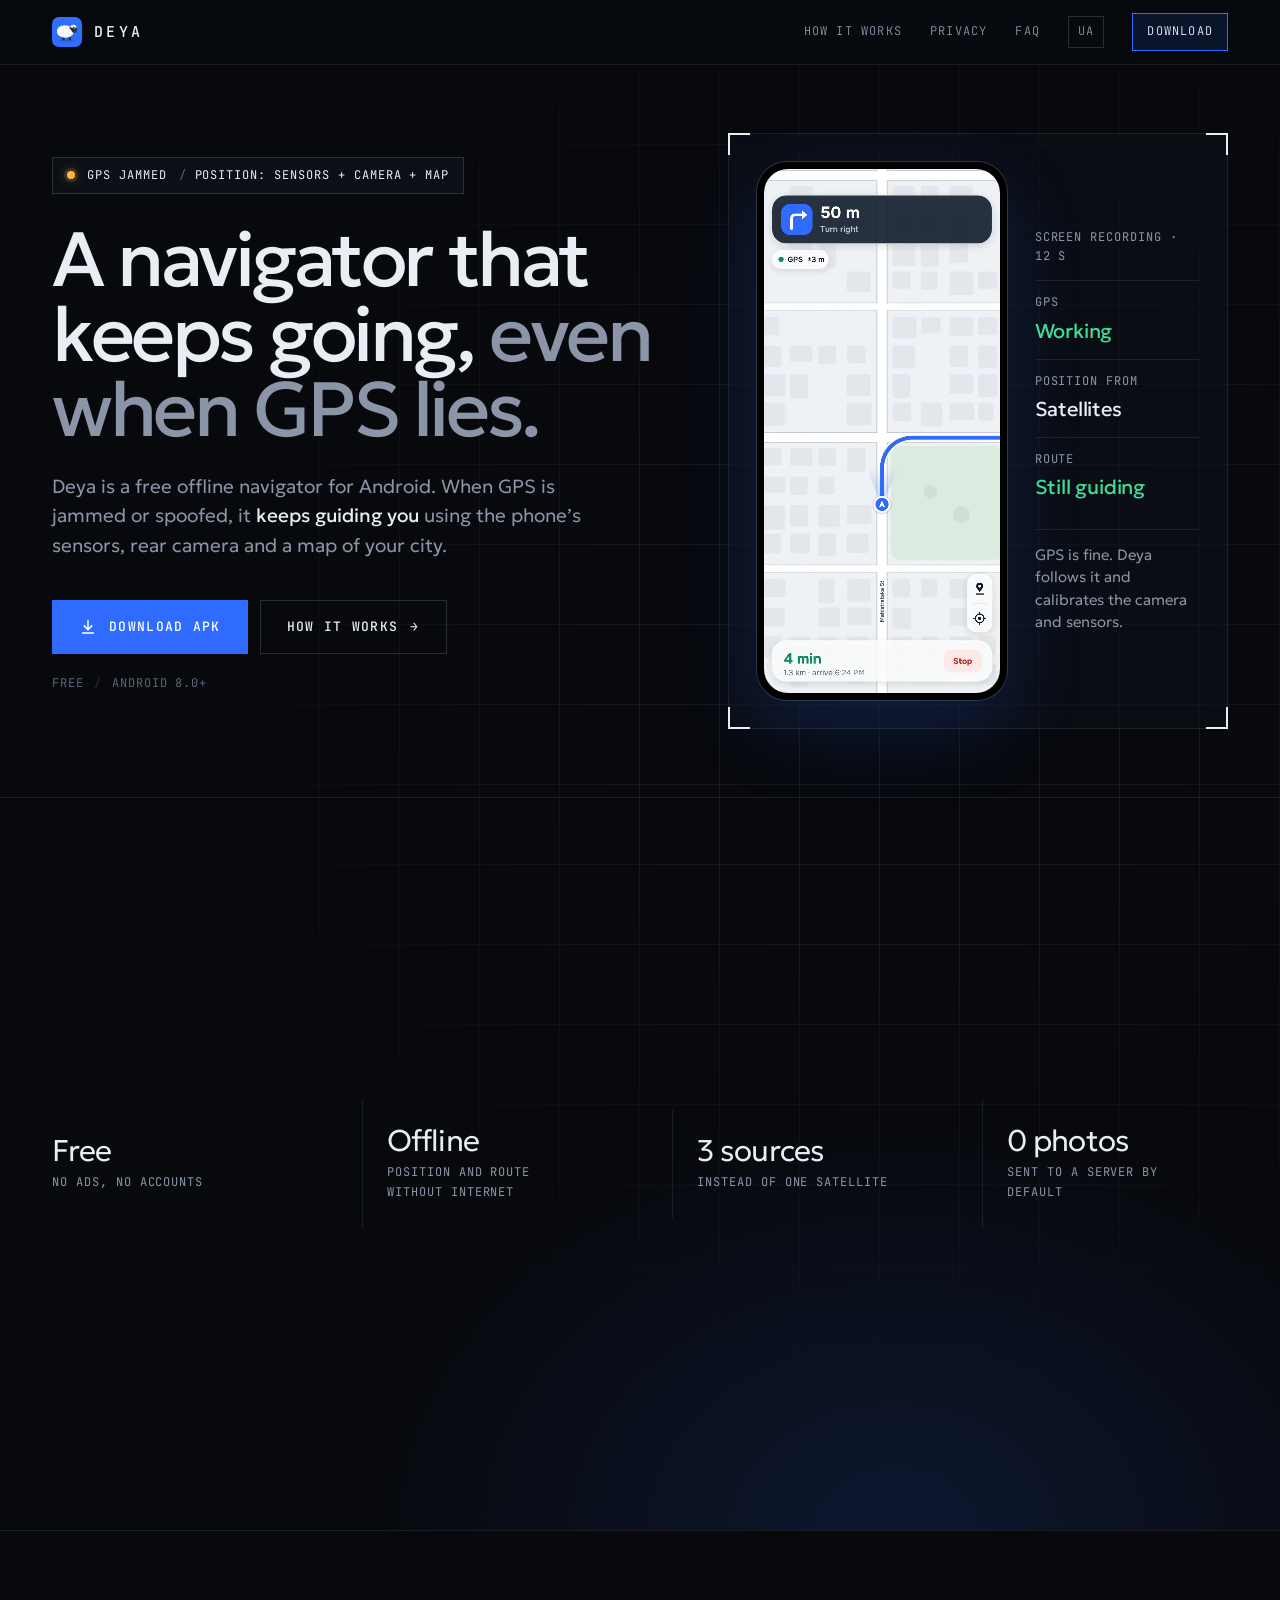
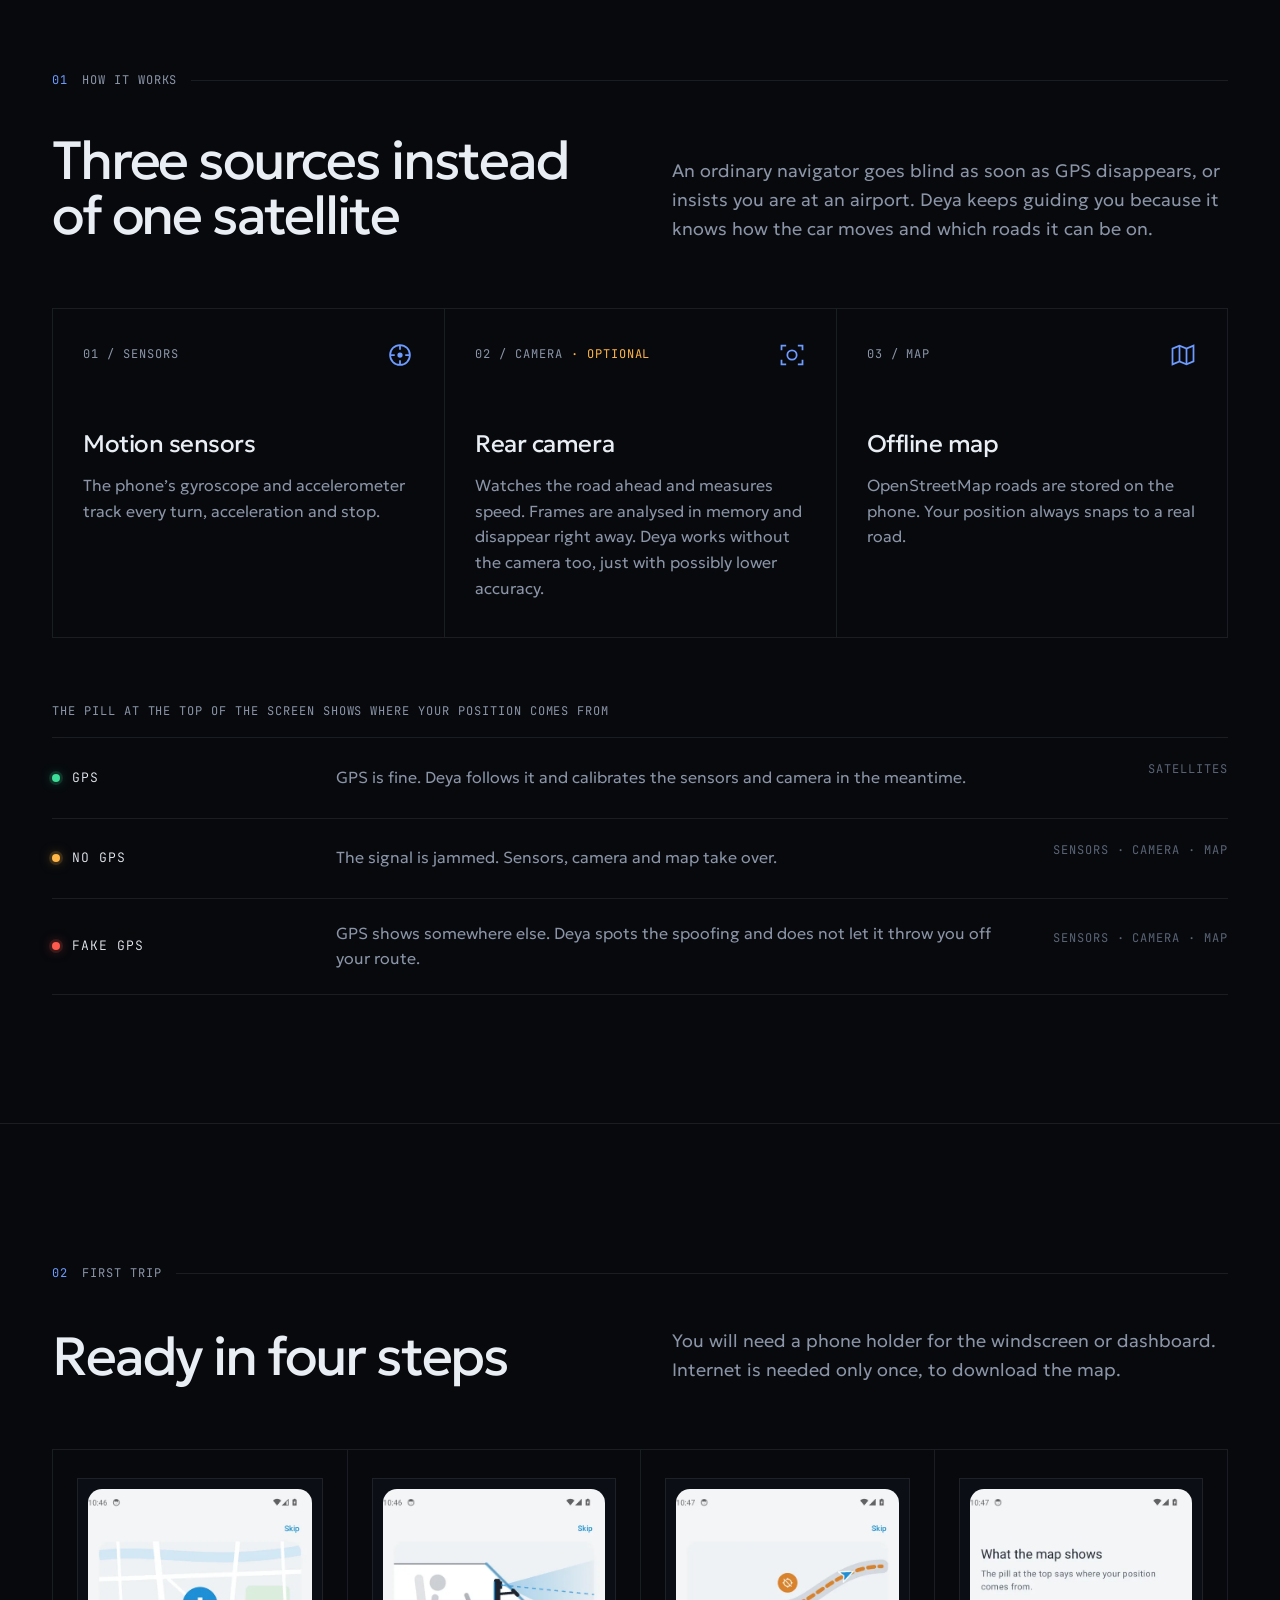
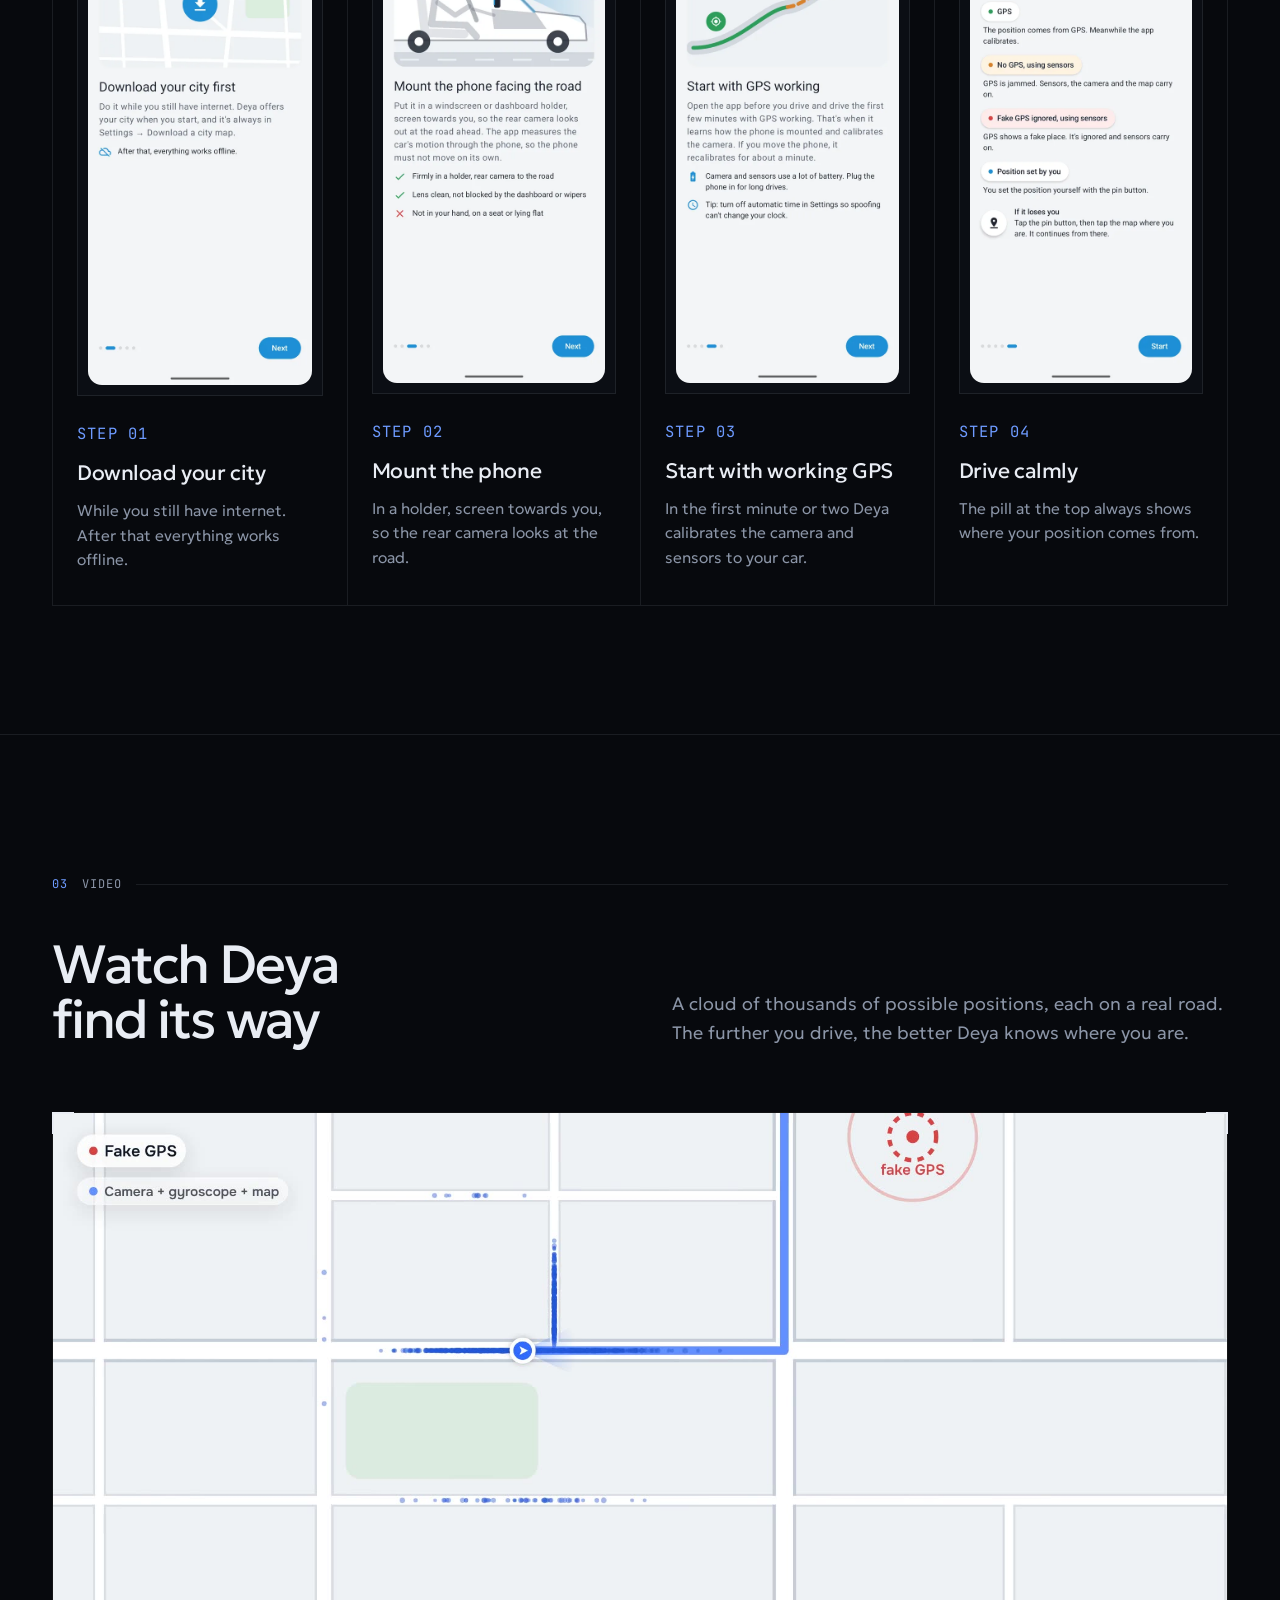
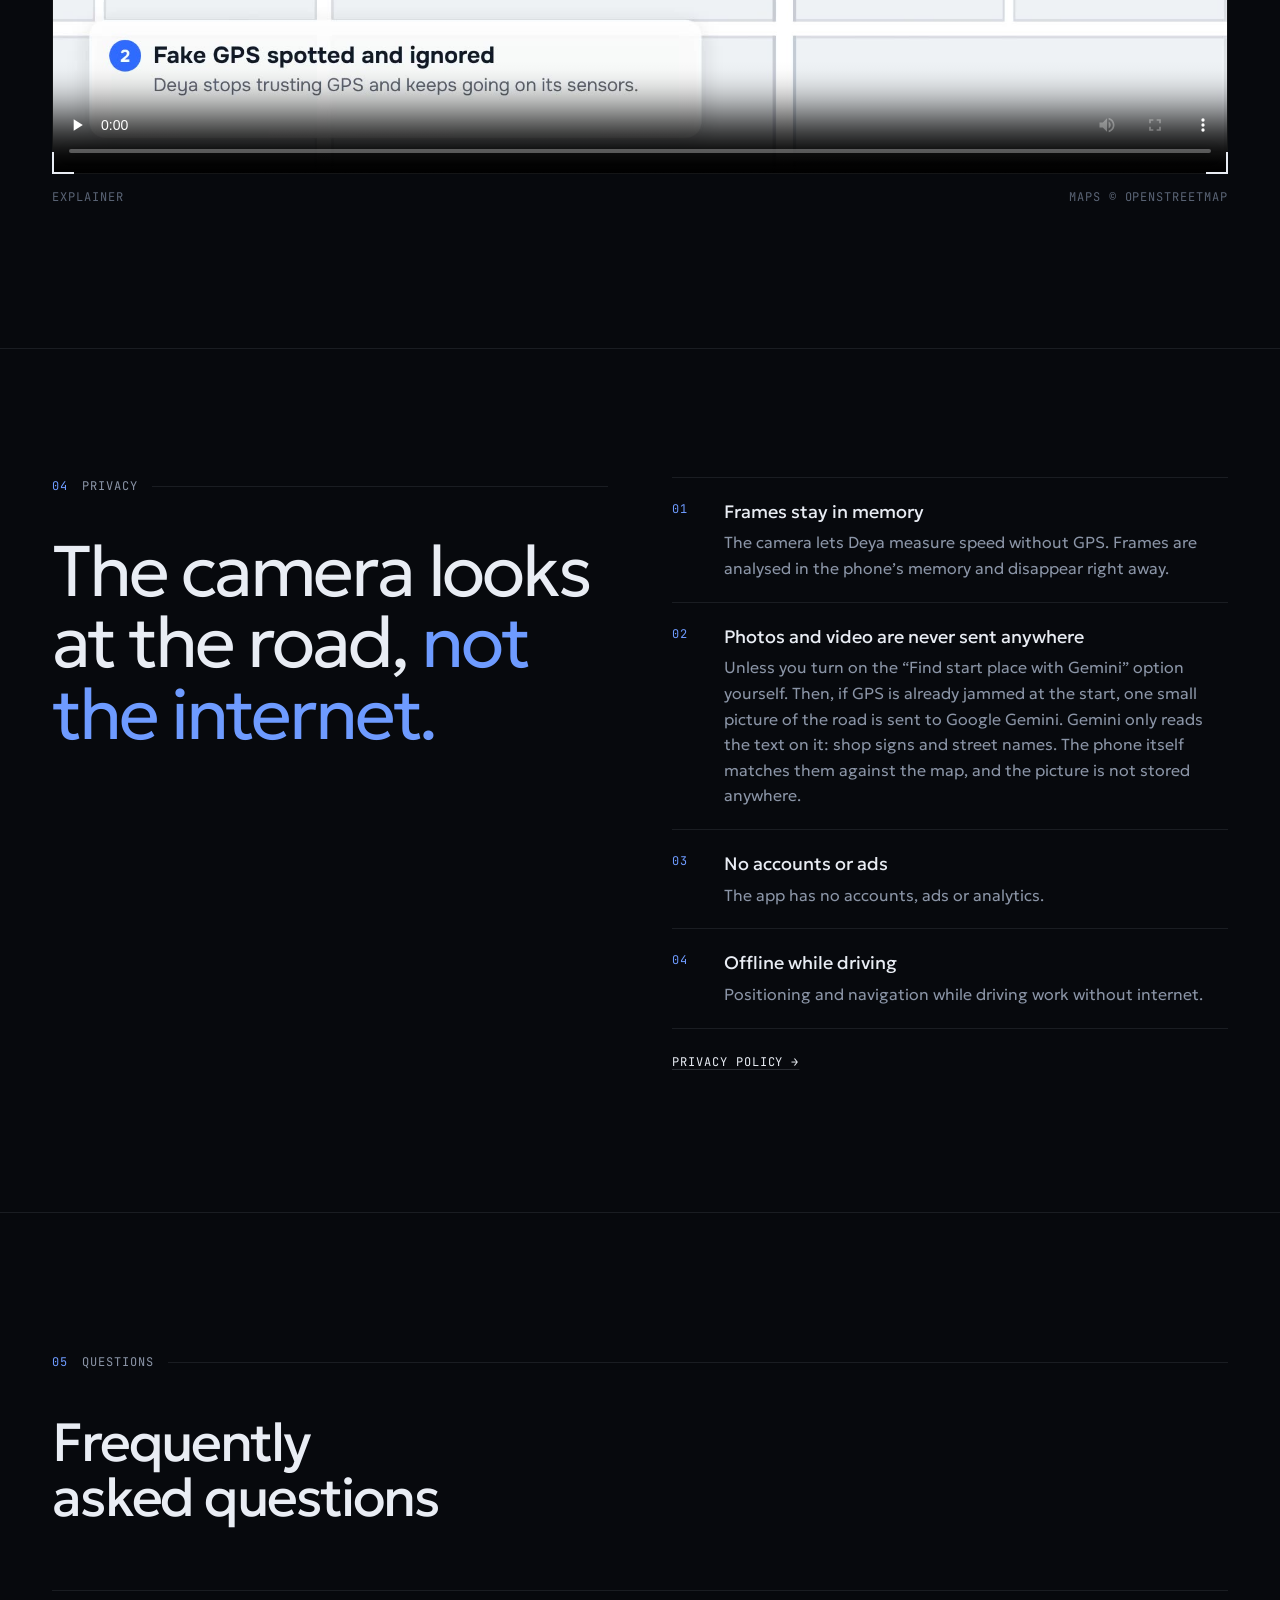
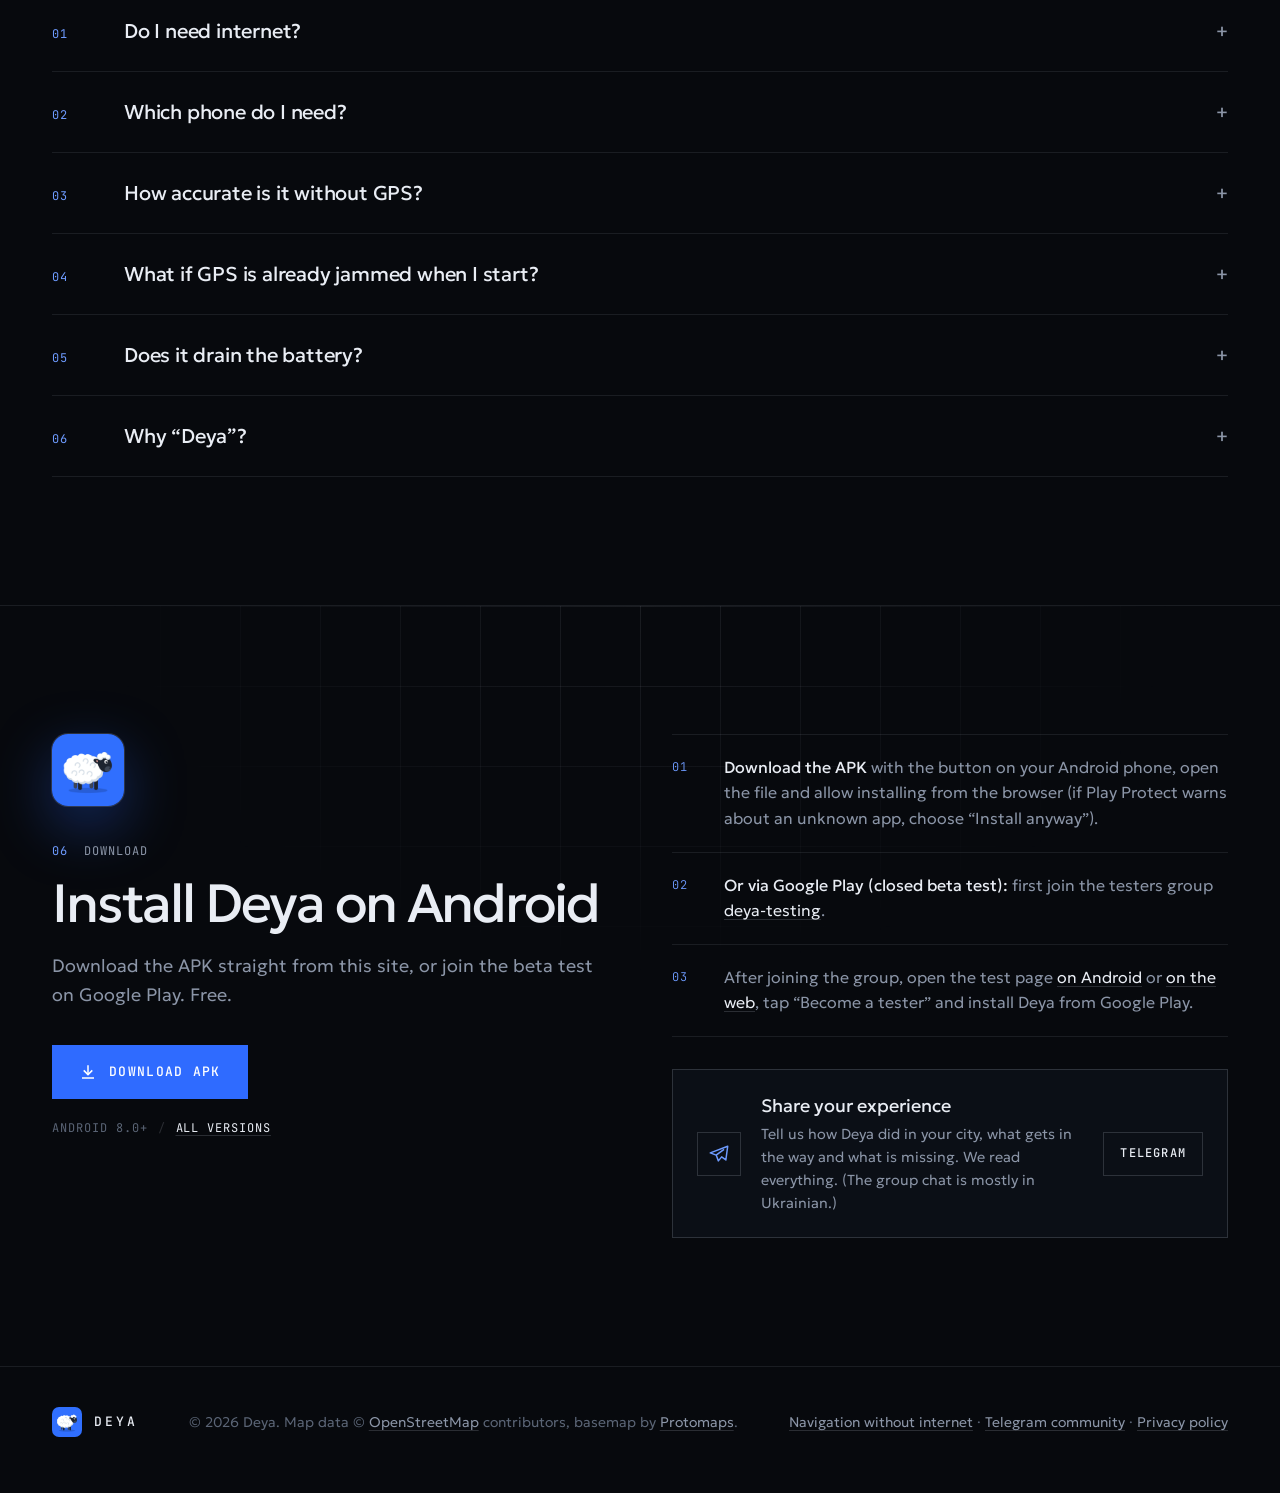
==== commit 808862e9: "Hero: show the app itself instead of the 3D city clip The 3D clip didn't explain what Deya does. The" ====
--- a/en/index.html
+++ b/en/index.html
@@ -107,7 +107,7 @@
   <div class="wrap">
     <div>
       <span class="status mono"><span class="dot blink"></span>GPS jammed <span class="long"><span class="sep">/</span> position: sensors + camera + map</span></span>
-      <h1>Knows where you are. <span class="hl">Even when GPS lies.</span></h1>
+      <h1>A navigator that keeps going, <span class="hl">even when GPS lies.</span></h1>
       <p class="lead">Deya is a free offline navigator for Android. When GPS is jammed or spoofed,
         it <b>keeps guiding you</b> using the phone’s sensors, rear camera and a map of your city.</p>
       <div class="cta">
@@ -119,19 +119,19 @@
       </div>
       <p class="meta label"><span>Free</span><span>Android 8.0+</span><span class="apk-meta" hidden></span></p>
     </div>
-    <div class="scope">
-      <video autoplay muted loop playsinline poster="../img/hero-3d-poster.jpg" aria-label="Night Kyiv in 3D: the position dot drives along a street while a fake GPS signal jumps away">
-        <source src="../img/hero-3d.webm" type="video/webm">
-        <source src="../img/hero-3d.mp4" type="video/mp4">
-      </video>
-      <div class="shade"></div>
-      <div class="hud top"><span>Kyiv<span class="opt"> · night drive</span></span><span class="coords">50.4501° N · 30.5234° E</span></div>
-      <div class="hud bot">
-        <div class="row"><span class="k">GPS</span><span class="gps warn">Jammed</span></div>
-        <div class="row"><span class="k">Source</span><span>Sensors · camera · map</span></div>
-        <div class="row"><span class="k">On road</span><span class="ok">Yes</span></div>
-      </div>
-      <div class="frame"></div><i class="c tl"></i><i class="c tr"></i><i class="c bl"></i><i class="c br"></i>
+    <div class="demo">
+      <div class="handset"><video autoplay muted loop playsinline poster="../img/hero-poster-en.jpg" aria-label="Screen recording of Deya: GPS drops out and navigation carries on using the camera and sensors">
+        <source src="../img/hero-en.webm" type="video/webm">
+        <source src="../img/hero-en.mp4" type="video/mp4">
+      </video></div>
+      <div class="readout">
+        <p class="label">Screen recording · 12 s</p>
+        <div class="ro"><span class="k label">GPS</span><span class="v gps"></span></div>
+        <div class="ro"><span class="k label">Position from</span><span class="v src"></span></div>
+        <div class="ro"><span class="k label">Route</span><span class="v ok">Still guiding</span></div>
+        <p class="cap"></p>
+      </div>
+      <i class="c tl"></i><i class="c tr"></i><i class="c bl"></i><i class="c br"></i>
     </div>
   </div>
   <div class="specs">
@@ -346,7 +346,10 @@
 </footer>
 
 <script>
-  var L = { ver: 'Version ', mb: ' MB', jam: 'Jammed', fake: 'Fake · ignored' };
+  var L = { ver: 'Version ', mb: ' MB', demo: [
+    { t: 0,   gps: 'Working',  src: 'Satellites',       c: 'ok',   cap: 'GPS is fine. Deya follows it and calibrates the camera and sensors.' },
+    { t: 2.5, gps: 'Jammed',   src: 'Camera + sensors', c: 'warn', cap: 'GPS is gone. Deya keeps guiding you using the camera, sensors and map.' },
+    { t: 9.5, gps: 'Back',     src: 'Satellites',       c: 'ok',   cap: 'GPS is back and the position matches. You stayed on route the whole time.' } ] };
 </script>
 <script src="../assets/site.js"></script>
 
--- a/assets/site.css
+++ b/assets/site.css
@@ -302,3 +302,29 @@
 .article th, .article td { text-align: left; padding: 12px 10px; border-bottom: 1px solid var(--line); vertical-align: top; }
 .article th { font-family: var(--mono); font-weight: 400; font-size: 12px; letter-spacing: .08em; text-transform: uppercase; color: var(--muted); }
 .article td { color: var(--muted); }
+
+/* hero demo: real screen recording in a phone + live readout */
+.demo { position: relative; justify-self: end; width: 100%; max-width: 520px; display: grid; grid-template-columns: 250px 1fr;
+        gap: 28px; align-items: center; padding: 28px; border: 1px solid var(--line); background: rgba(14, 18, 26, .55); }
+.demo .c { position: absolute; width: 22px; height: 22px; border: 0 solid var(--text); pointer-events: none; }
+.demo .c.tl { top: -1px; left: -1px; border-top-width: 2px; border-left-width: 2px; }
+.demo .c.tr { top: -1px; right: -1px; border-top-width: 2px; border-right-width: 2px; }
+.demo .c.bl { bottom: -1px; left: -1px; border-bottom-width: 2px; border-left-width: 2px; }
+.demo .c.br { bottom: -1px; right: -1px; border-bottom-width: 2px; border-right-width: 2px; }
+.handset { padding: 7px; border-radius: 30px; background: #000; box-shadow: 0 0 0 1px var(--line-2), 0 30px 80px rgba(47, 107, 255, .18); }
+.handset video { width: 100%; aspect-ratio: 720 / 1600; object-fit: cover; border-radius: 24px; background: #EDF0F3; }
+.readout > .label { margin: 0 0 14px; }
+.ro { display: flex; flex-direction: column; gap: 2px; padding: 12px 0; border-top: 1px solid var(--line); }
+.ro .v { font-size: 20px; font-weight: 400; letter-spacing: -.01em; transition: color .3s; }
+.ro .v.ok { color: var(--green); }
+.ro .v.warn { color: var(--amber); }
+.readout .cap { margin: 14px 0 0; padding-top: 14px; border-top: 1px solid var(--line); color: var(--muted); font-size: 15px; line-height: 1.5; min-height: 6em; }
+@media (max-width: 960px) { .demo { justify-self: stretch; max-width: none; } }
+@media (max-width: 640px) {
+  .demo { grid-template-columns: 46% 1fr; gap: 16px; padding: 16px; }
+  .handset { padding: 5px; border-radius: 22px; }
+  .handset video { border-radius: 18px; }
+  .ro { padding: 8px 0; }
+  .ro .v { font-size: 16px; }
+  .readout .cap { font-size: 13.5px; min-height: 9em; }
+}
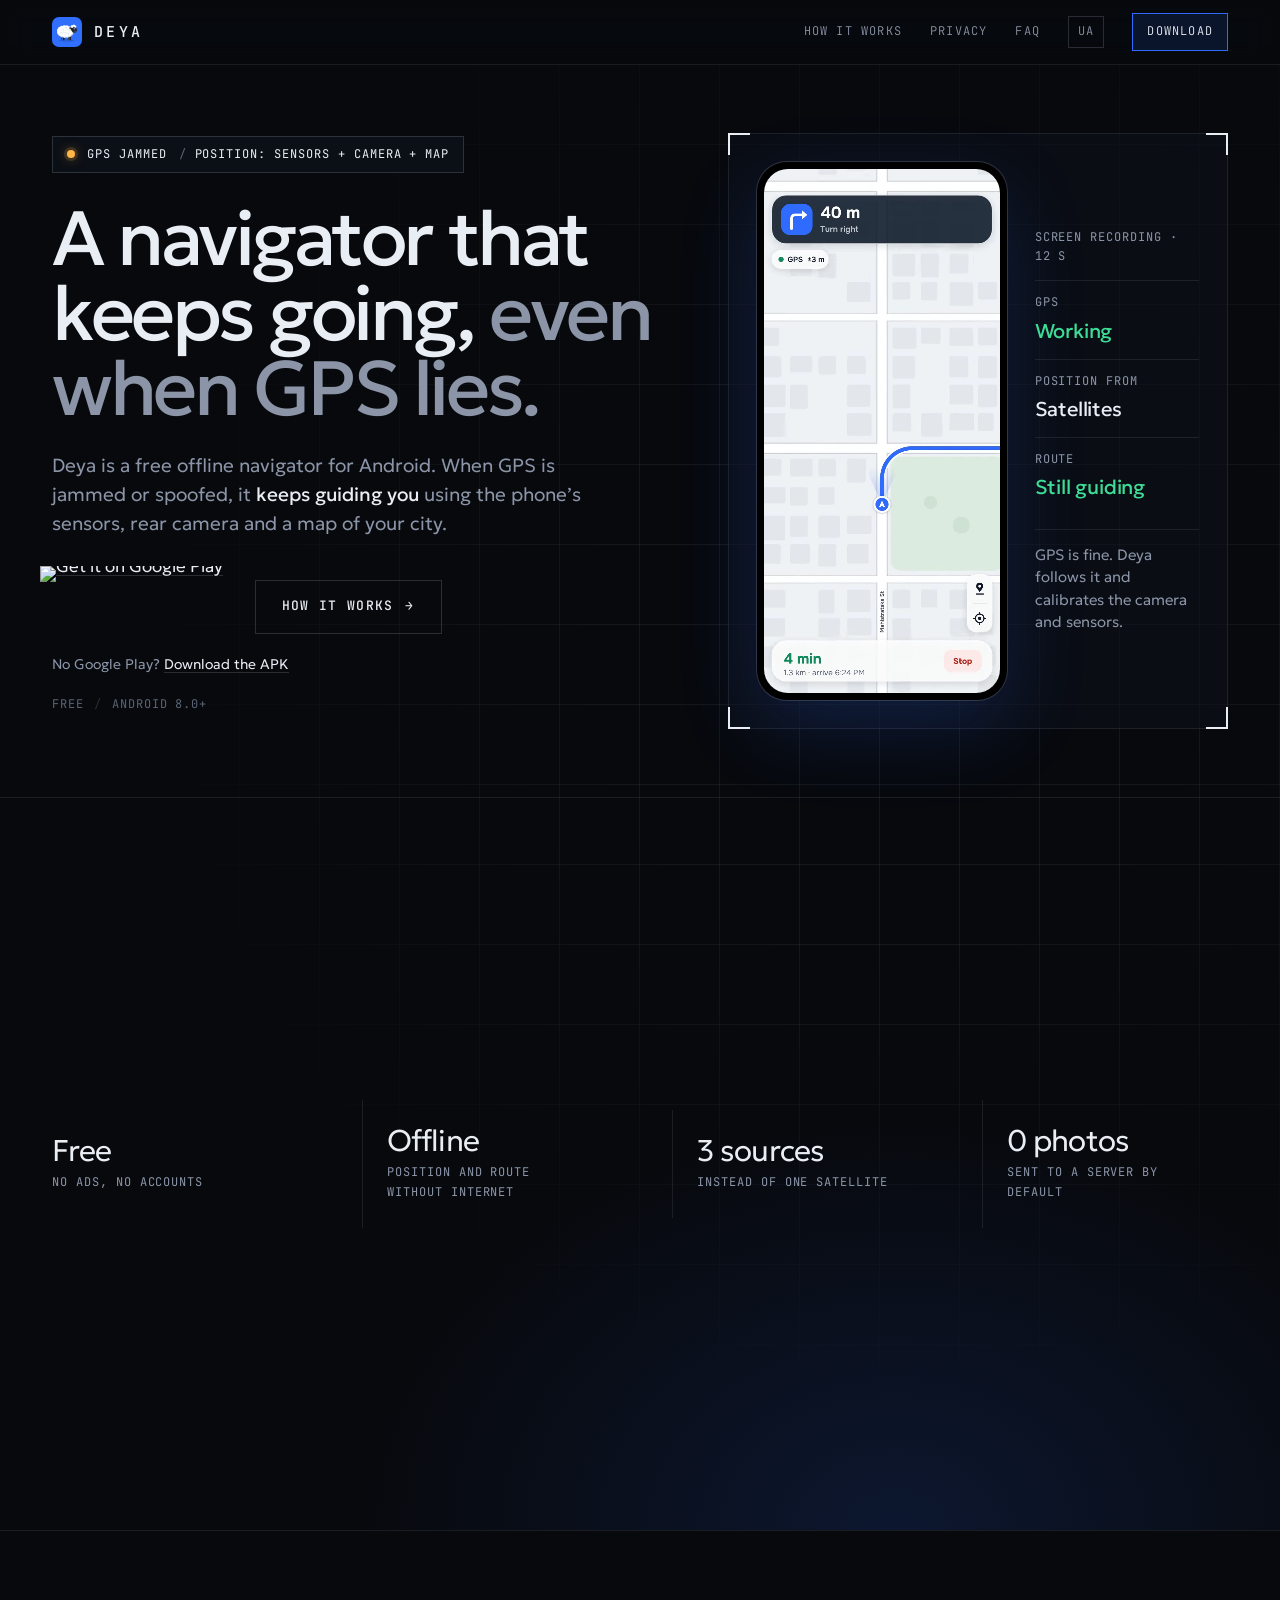
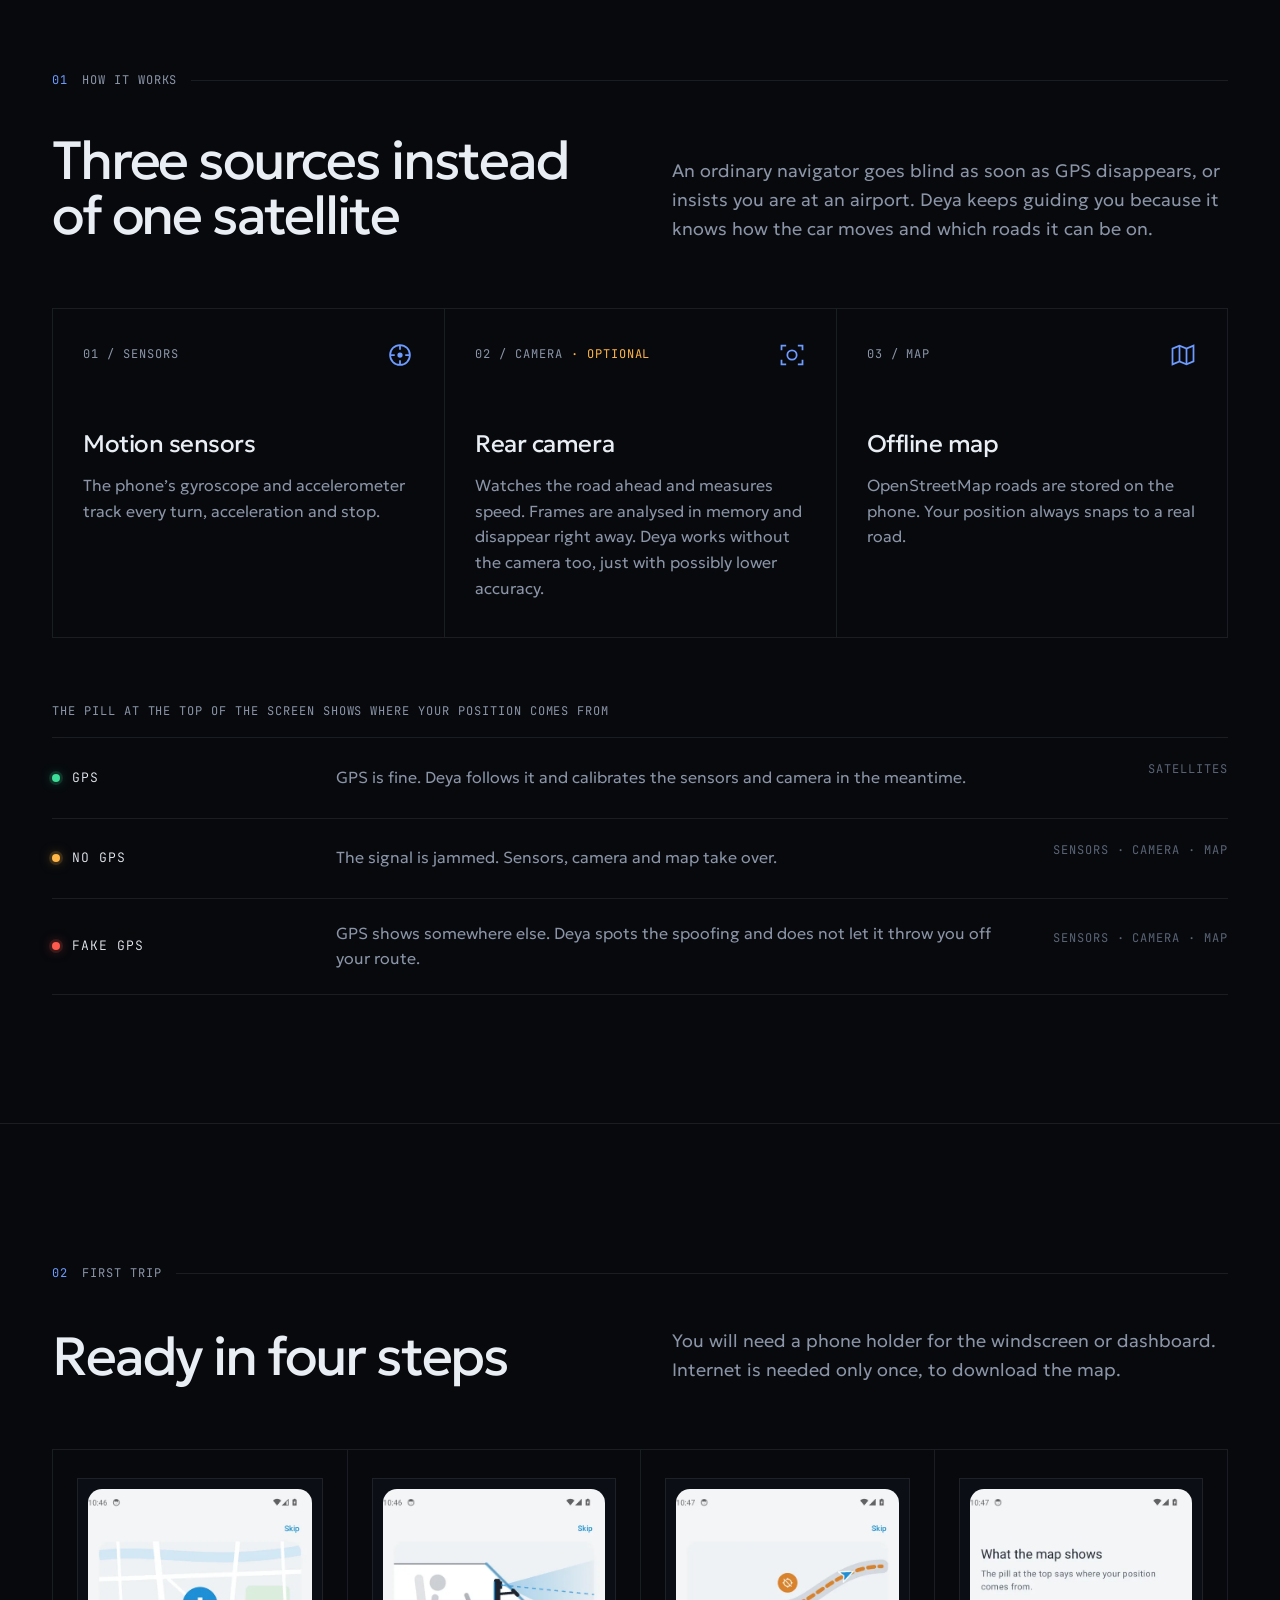
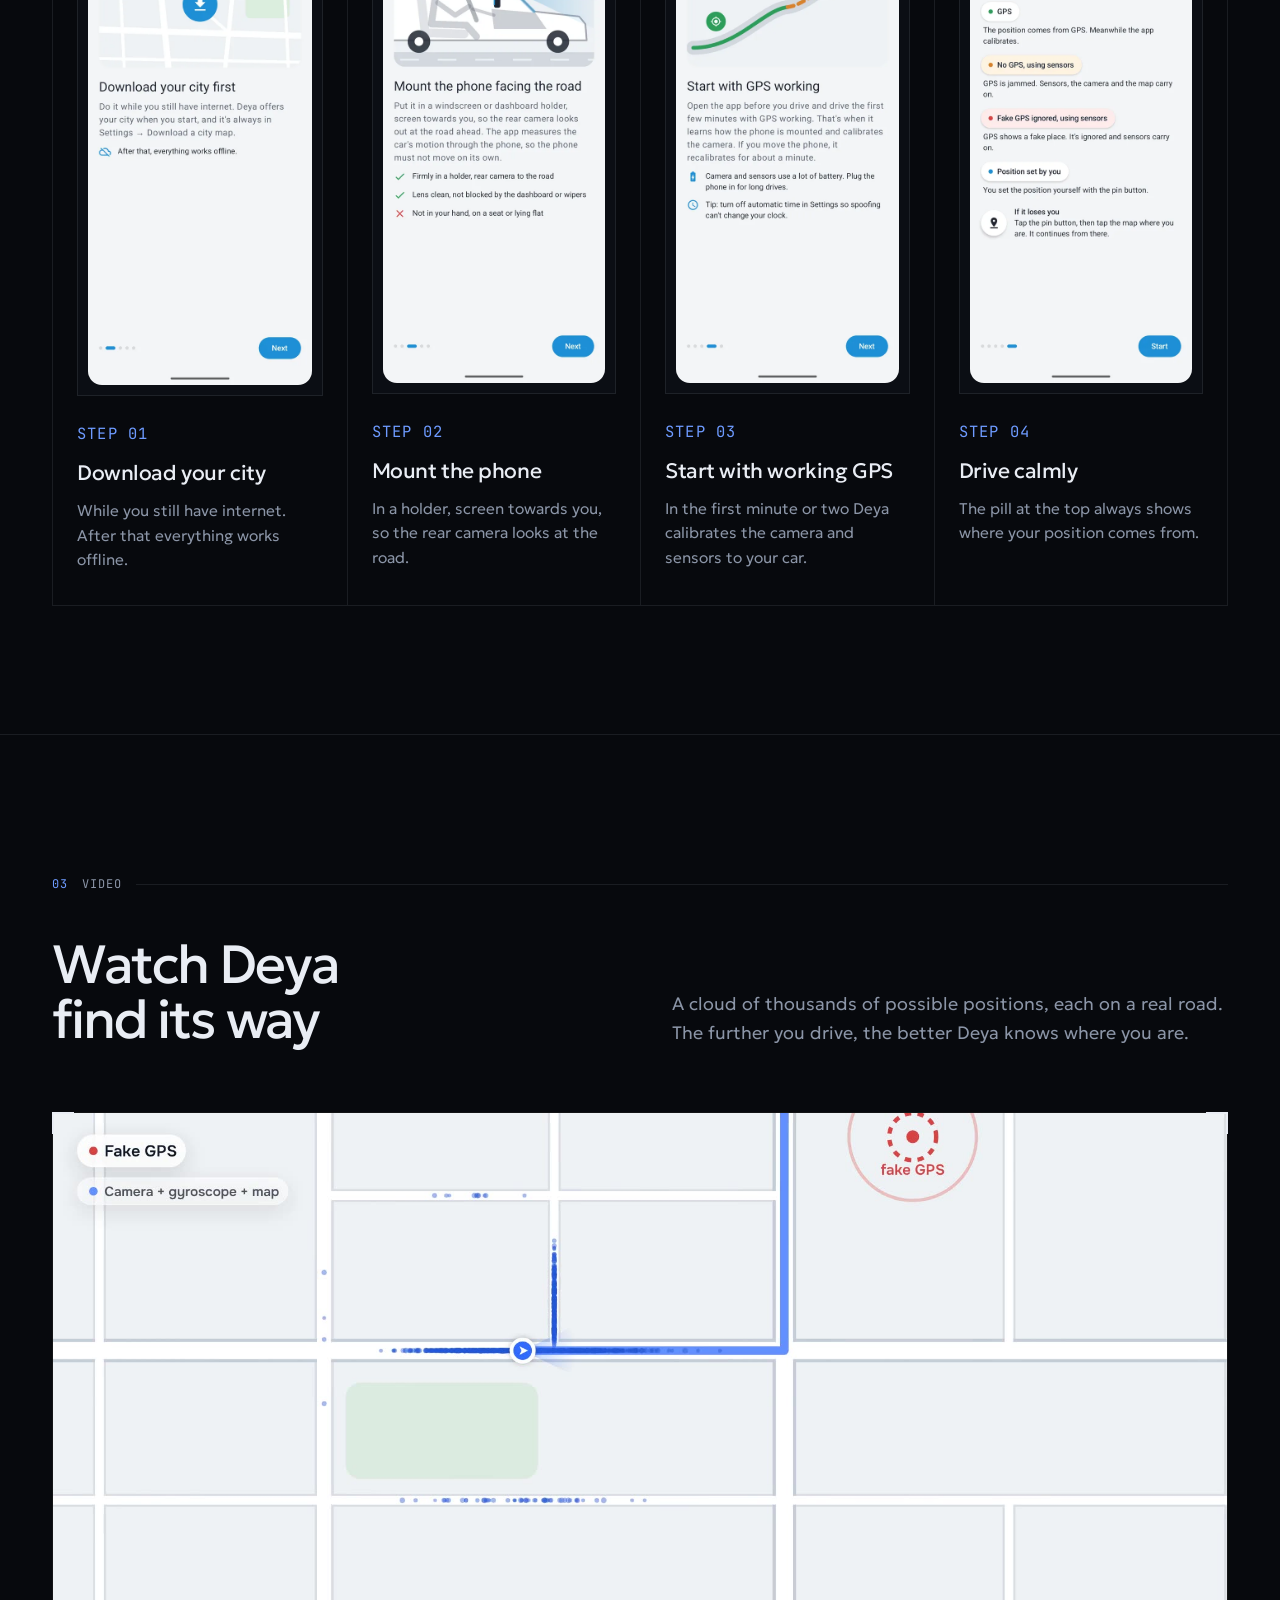
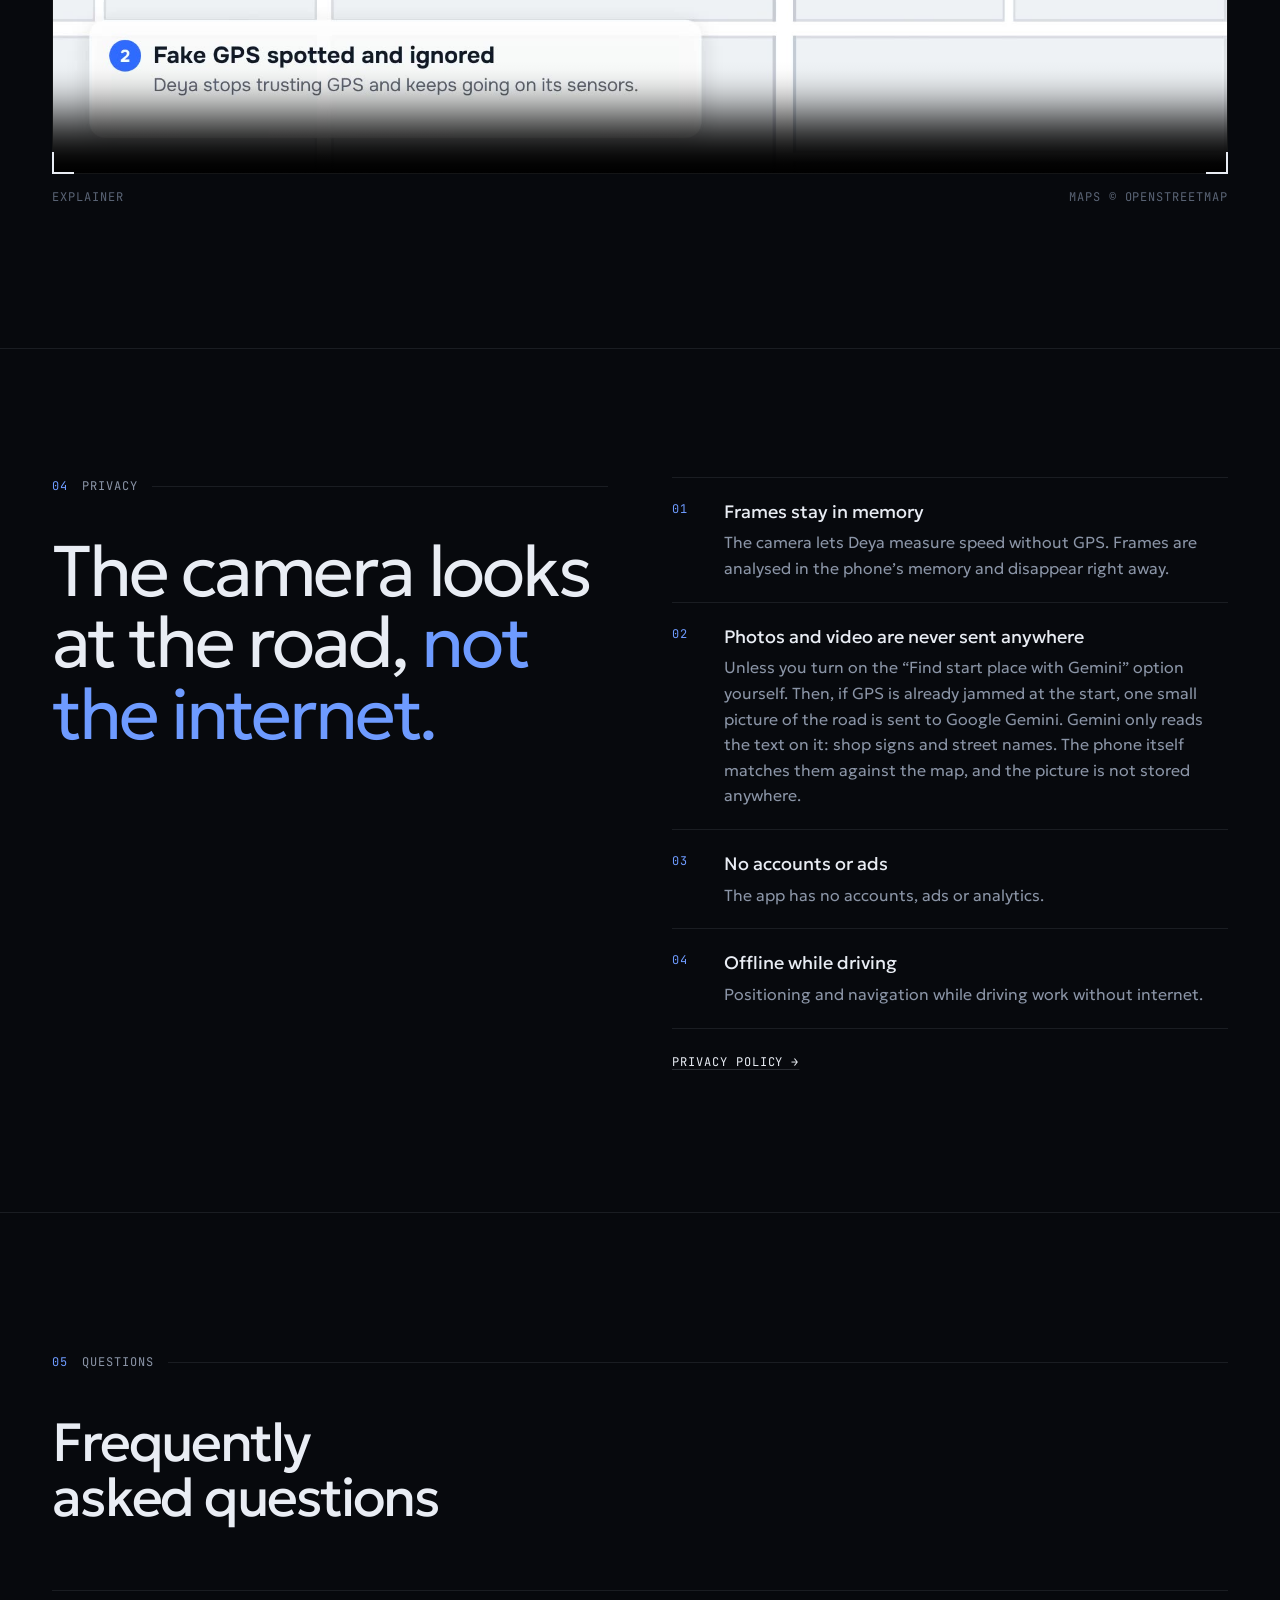
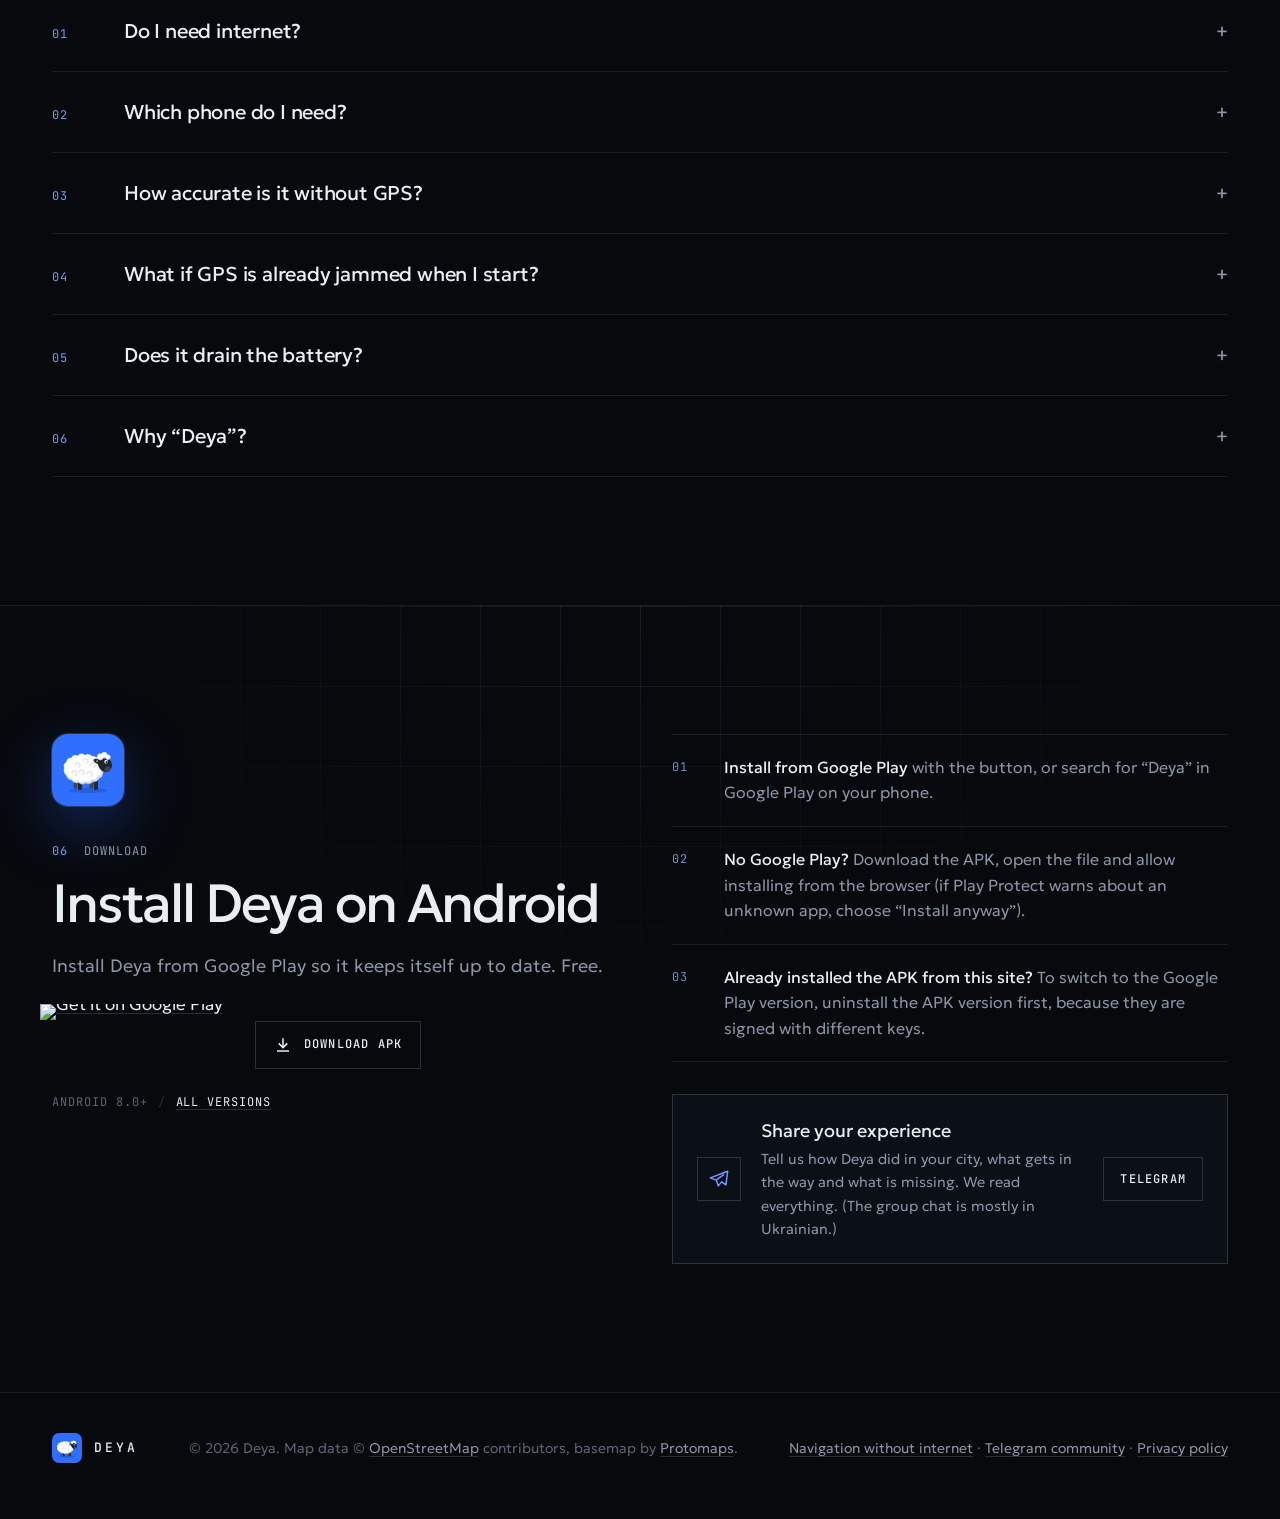
==== commit 6700881b: "Make Google Play the main download, keep APK as a secondary link Official Google Play badge (Ukraini" ====
--- a/en/index.html
+++ b/en/index.html
@@ -62,6 +62,7 @@
    "url": "https://getdeya.space/en/",
    "image": "https://getdeya.space/img/icon.png",
    "downloadUrl": "https://github.com/zheniaslius/deya-site/releases/latest/download/deya.apk",
+   "installUrl": "https://play.google.com/store/apps/details?id=com.yourname.deya",
    "offers": {
     "@type": "Offer",
     "price": "0",
@@ -111,13 +112,11 @@
       <p class="lead">Deya is a free offline navigator for Android. When GPS is jammed or spoofed,
         it <b>keeps guiding you</b> using the phone’s sensors, rear camera and a map of your city.</p>
       <div class="cta">
-        <a class="btn btn-primary" href="https://github.com/zheniaslius/deya-site/releases/latest/download/deya.apk" download data-place="hero">
-          <svg viewBox="0 0 24 24" fill="none" stroke="currentColor" stroke-width="2" stroke-linecap="square" aria-hidden="true"><path d="M12 4v11"/><path d="m7 10.5 5 5 5-5"/><path d="M5 20h14"/></svg>
-          Download APK
-        </a>
+        <a class="gp-badge" href="https://play.google.com/store/apps/details?id=com.yourname.deya&amp;hl=en" target="_blank" rel="noopener" data-place="hero"><img src="https://play.google.com/intl/en_us/badges/static/images/badges/en_badge_web_generic.png" alt="Get it on Google Play" width="646" height="250"></a>
         <a class="btn btn-line" href="#how">How it works <span class="arrow" aria-hidden="true">→</span></a>
       </div>
-      <p class="meta label"><span>Free</span><span>Android 8.0+</span><span class="apk-meta" hidden></span></p>
+      <p class="apk-alt">No Google Play? <a href="https://github.com/zheniaslius/deya-site/releases/latest/download/deya.apk" download data-place="hero">Download the APK</a> <span class="apk-meta" hidden></span></p>
+      <p class="meta label"><span>Free</span><span>Android 8.0+</span></p>
     </div>
     <div class="demo">
       <div class="handset"><video autoplay muted loop playsinline poster="../img/hero-poster-en.jpg" aria-label="Screen recording of Deya: GPS drops out and navigation carries on using the camera and sensors">
@@ -307,9 +306,10 @@
         <img class="icon" src="../img/icon.png" alt="Deya icon: a white sheep on blue" width="72" height="72">
         <p class="label" style="margin:0 0 16px"><span style="color:var(--blue-hi)">06</span> &nbsp;Download</p>
         <h2>Install Deya on Android</h2>
-        <p class="sub">Download the APK straight from this site, or join the beta test on Google Play. Free.</p>
+        <p class="sub">Install Deya from Google Play so it keeps itself up to date. Free.</p>
         <div class="cta">
-          <a class="btn btn-primary" href="https://github.com/zheniaslius/deya-site/releases/latest/download/deya.apk" download data-place="install">
+          <a class="gp-badge" href="https://play.google.com/store/apps/details?id=com.yourname.deya&amp;hl=en" target="_blank" rel="noopener" data-place="install"><img src="https://play.google.com/intl/en_us/badges/static/images/badges/en_badge_web_generic.png" alt="Get it on Google Play" width="646" height="250"></a>
+          <a class="btn btn-line btn-sm" href="https://github.com/zheniaslius/deya-site/releases/latest/download/deya.apk" download data-place="install">
             <svg viewBox="0 0 24 24" fill="none" stroke="currentColor" stroke-width="2" stroke-linecap="square" aria-hidden="true"><path d="M12 4v11"/><path d="m7 10.5 5 5 5-5"/><path d="M5 20h14"/></svg>
             Download APK
           </a>
@@ -318,9 +318,9 @@
       </div>
       <div class="rv">
         <ol class="steps-list">
-          <li><span><b>Download the APK</b> with the button on your Android phone, open the file and allow installing from the browser (if Play Protect warns about an unknown app, choose “Install anyway”).</span></li>
-          <li><span><b>Or via Google Play (closed beta test):</b> first join the testers group <a href="https://groups.google.com/g/deya-testing" target="_blank" rel="noopener">deya-testing</a>.</span></li>
-          <li><span>After joining the group, open the test page <a href="https://play.google.com/store/apps/details?id=com.yourname.deya" target="_blank" rel="noopener">on Android</a> or <a href="https://play.google.com/apps/testing/com.yourname.deya" target="_blank" rel="noopener">on the web</a>, tap “Become a tester” and install Deya from Google Play.</span></li>
+          <li><span><b>Install from Google Play</b> with the button, or search for “Deya” in Google Play on your phone.</span></li>
+          <li><span><b>No Google Play?</b> Download the APK, open the file and allow installing from the browser (if Play Protect warns about an unknown app, choose “Install anyway”).</span></li>
+          <li><span><b>Already installed the APK from this site?</b> To switch to the Google Play version, uninstall the APK version first, because they are signed with different keys.</span></li>
         </ol>
         <div class="community">
           <span class="tg"><svg viewBox="0 0 24 24" fill="none" stroke="currentColor" stroke-width="1.6" stroke-linejoin="round" aria-hidden="true"><path d="m21.5 3.5-19 7.3 6.4 2.4 2.4 6.3 3.6-4.4 4.6 3.4z"/><path d="m8.9 13.2 8.6-6.2"/></svg></span>
--- a/assets/site.css
+++ b/assets/site.css
@@ -328,3 +328,13 @@
   .ro .v { font-size: 16px; }
   .readout .cap { font-size: 13.5px; min-height: 9em; }
 }
+
+/* Google Play badge (official artwork, hotlinked as Google's badge generator gives it). The PNG has
+   built-in clear space, so the negative margin lines its visible edge up with the text column. */
+.gp-badge { display: inline-block; line-height: 0; margin: -13px -9px -13px -12px; border-radius: 10px; }
+.gp-badge img { height: 82px; width: auto; display: block; }
+.gp-badge:focus-visible { outline: 2px solid var(--blue-hi); outline-offset: -8px; }
+.apk-alt { margin: 18px 0 0; font-size: 14px; color: var(--muted); }
+.apk-alt a { color: var(--text); }
+.apk-alt .apk-meta { color: var(--dim); font-family: var(--mono); font-size: 12px; letter-spacing: .06em; margin-left: 6px; }
+.btn-sm { height: 48px; padding: 0 18px; font-size: 12px; }
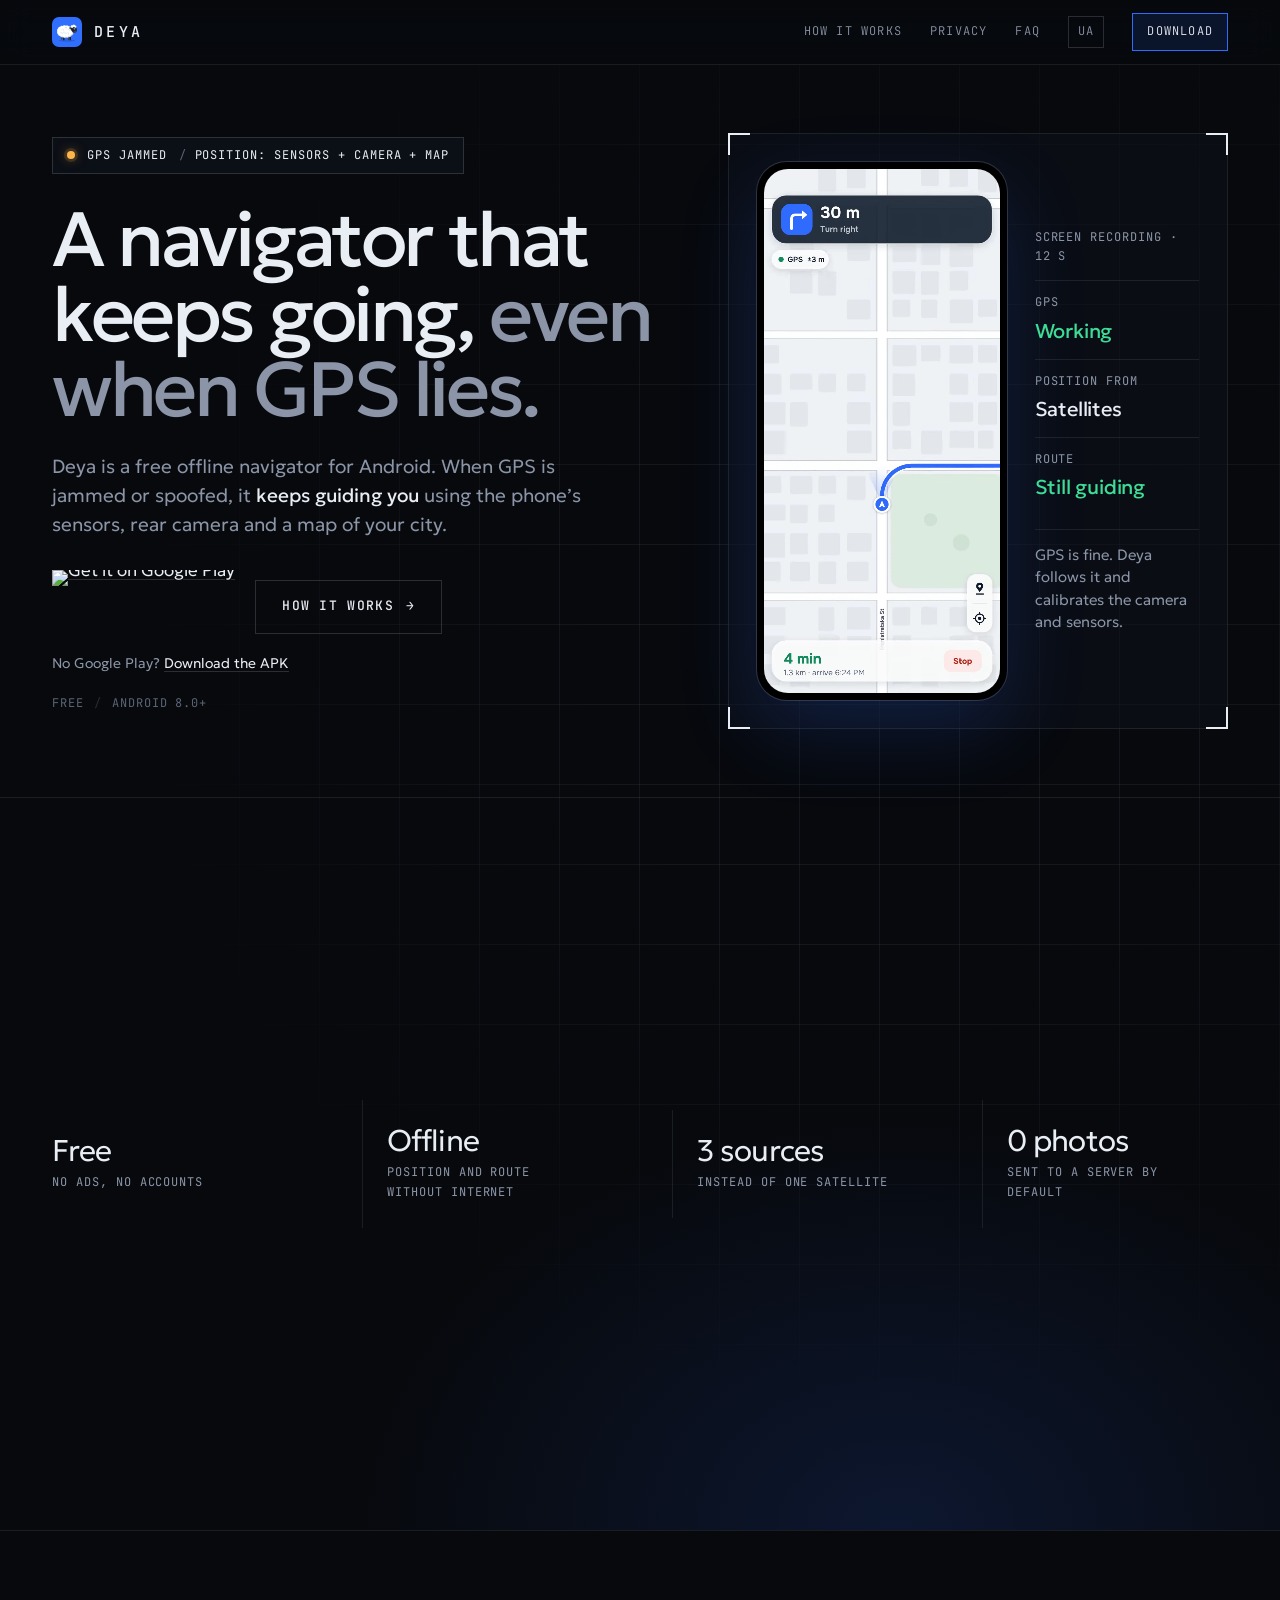
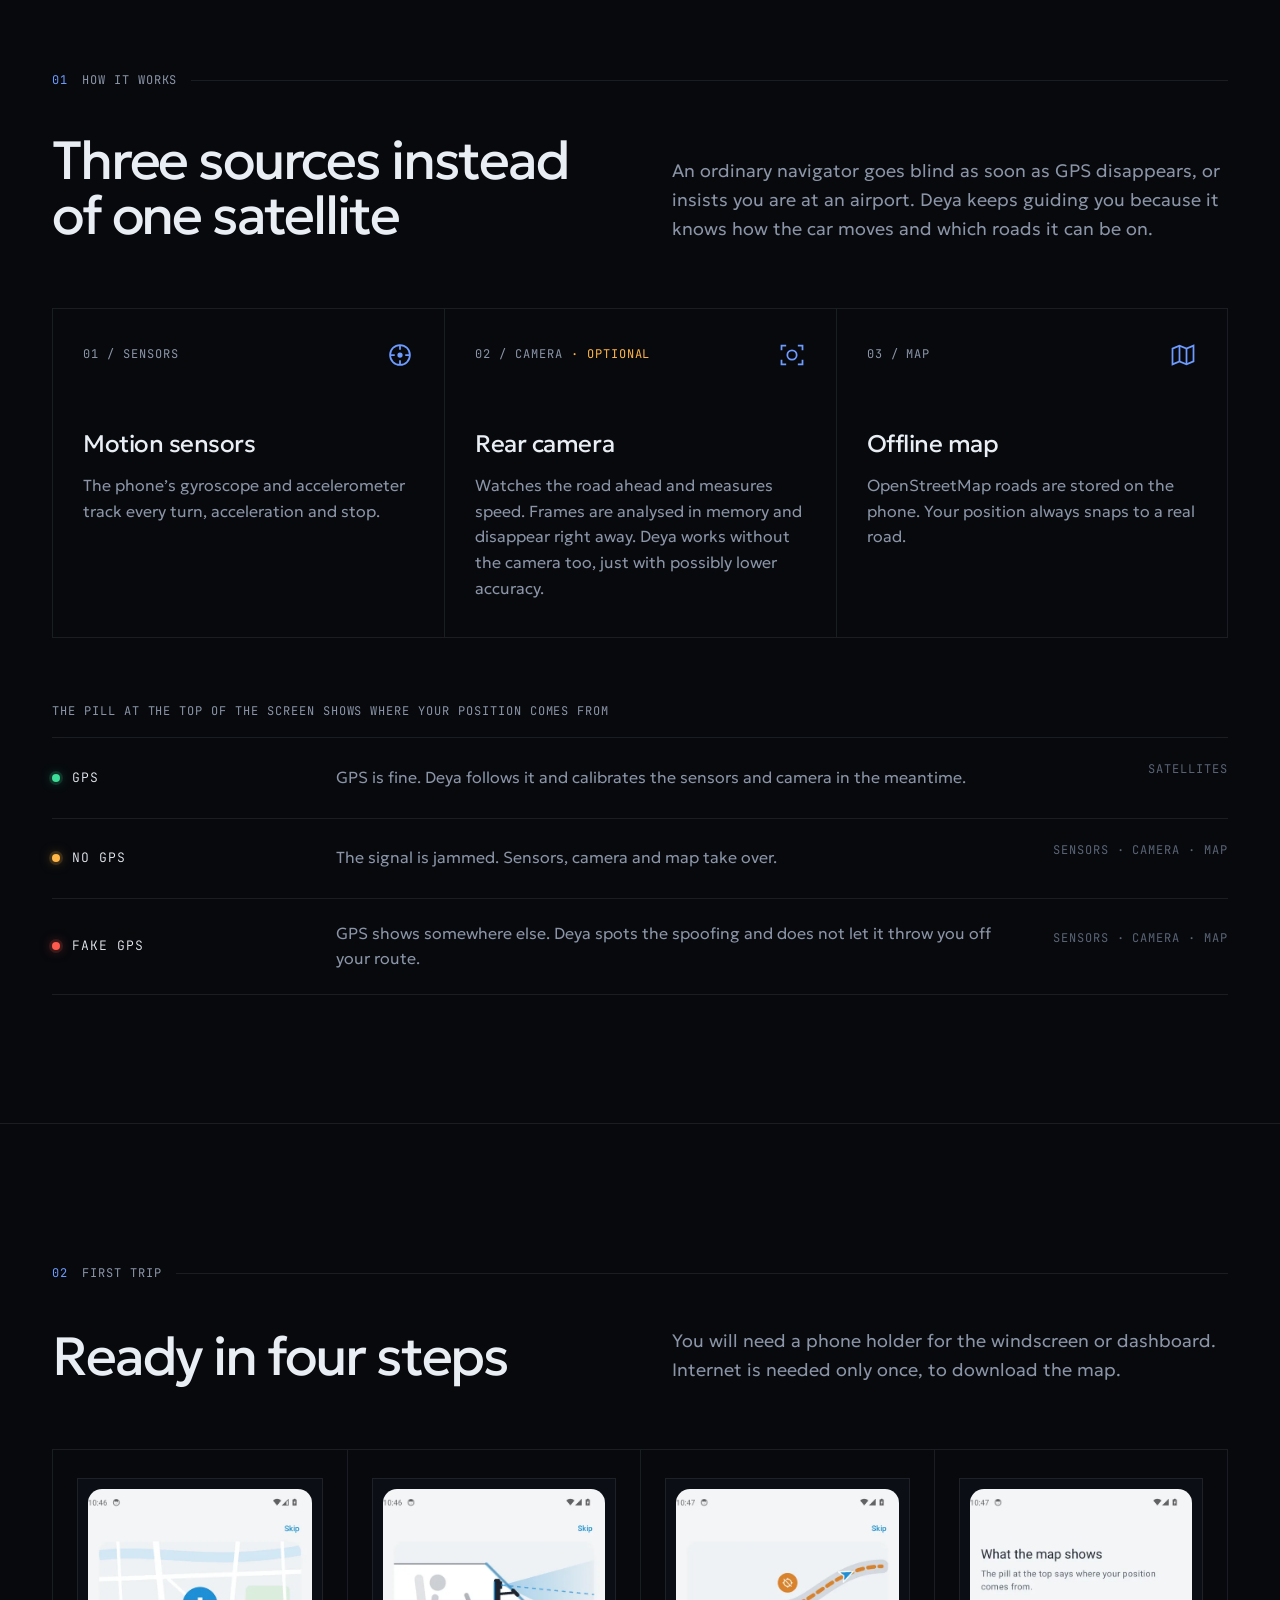
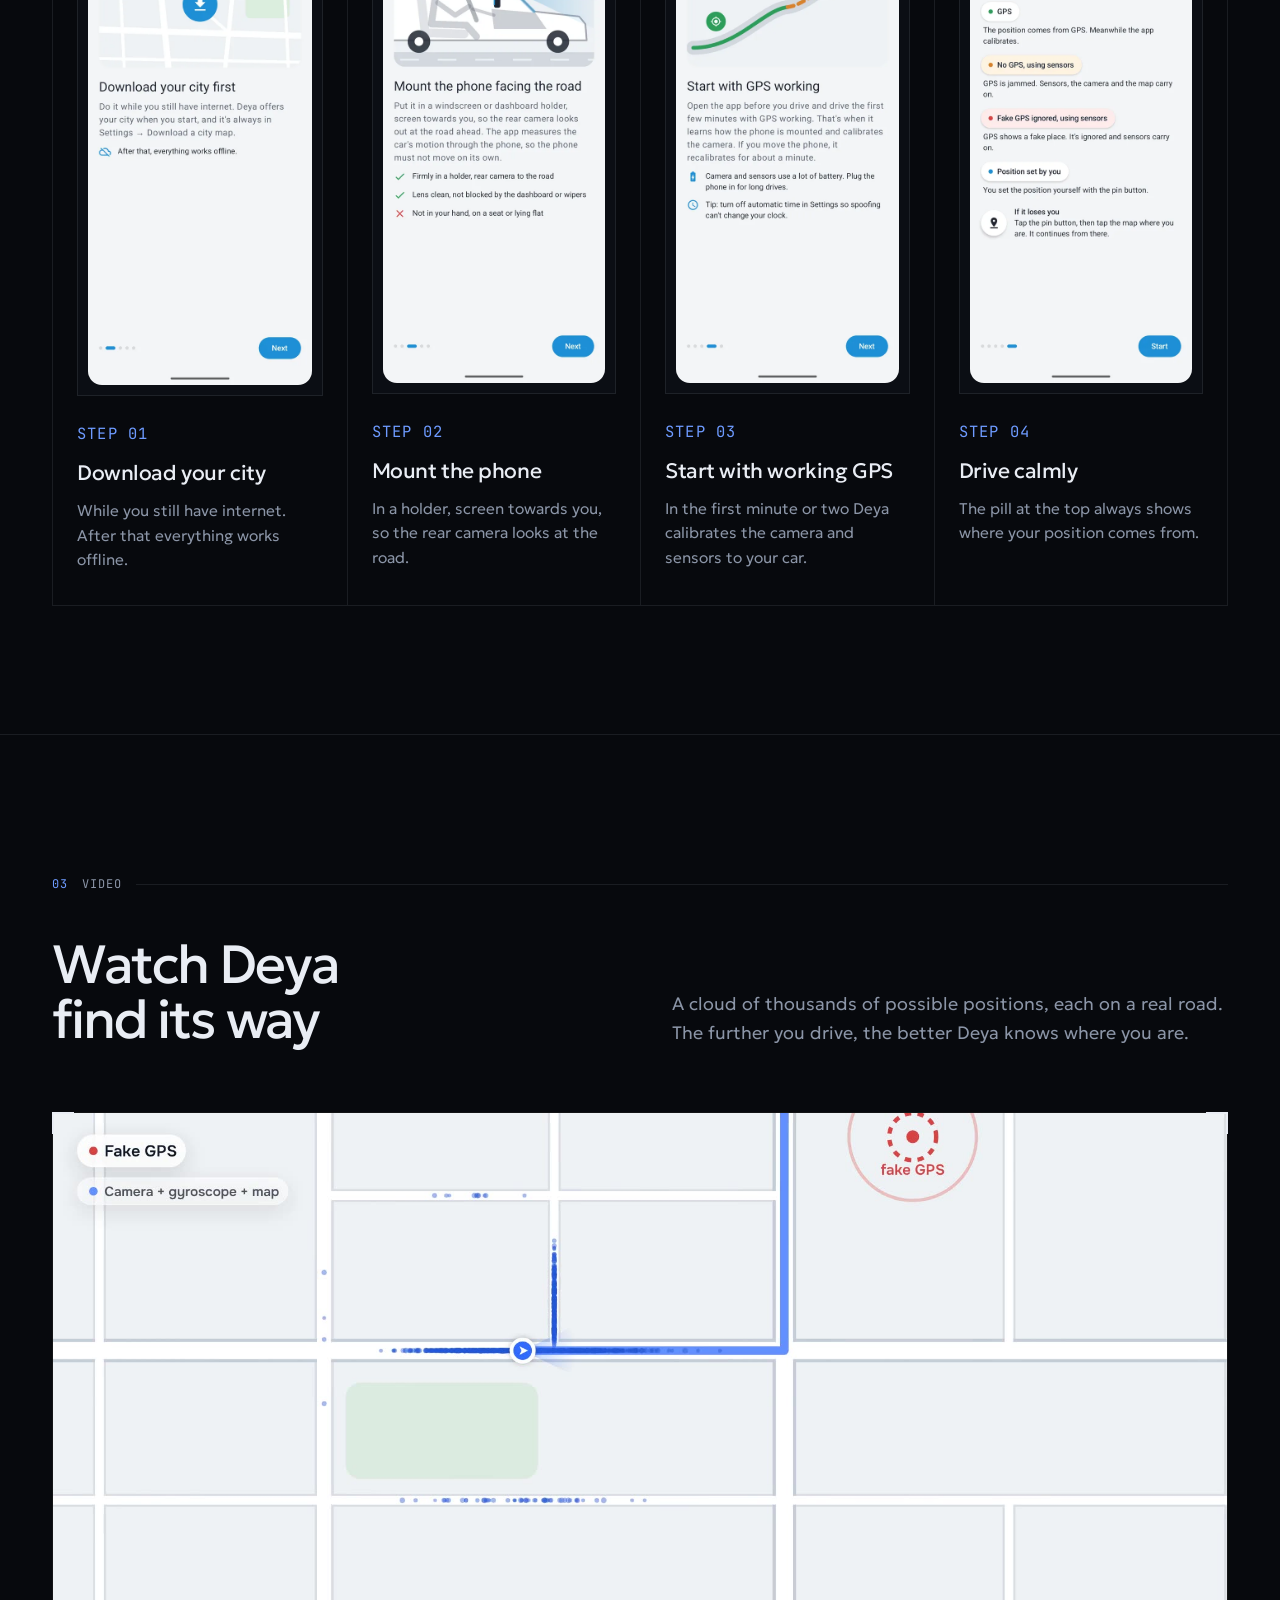
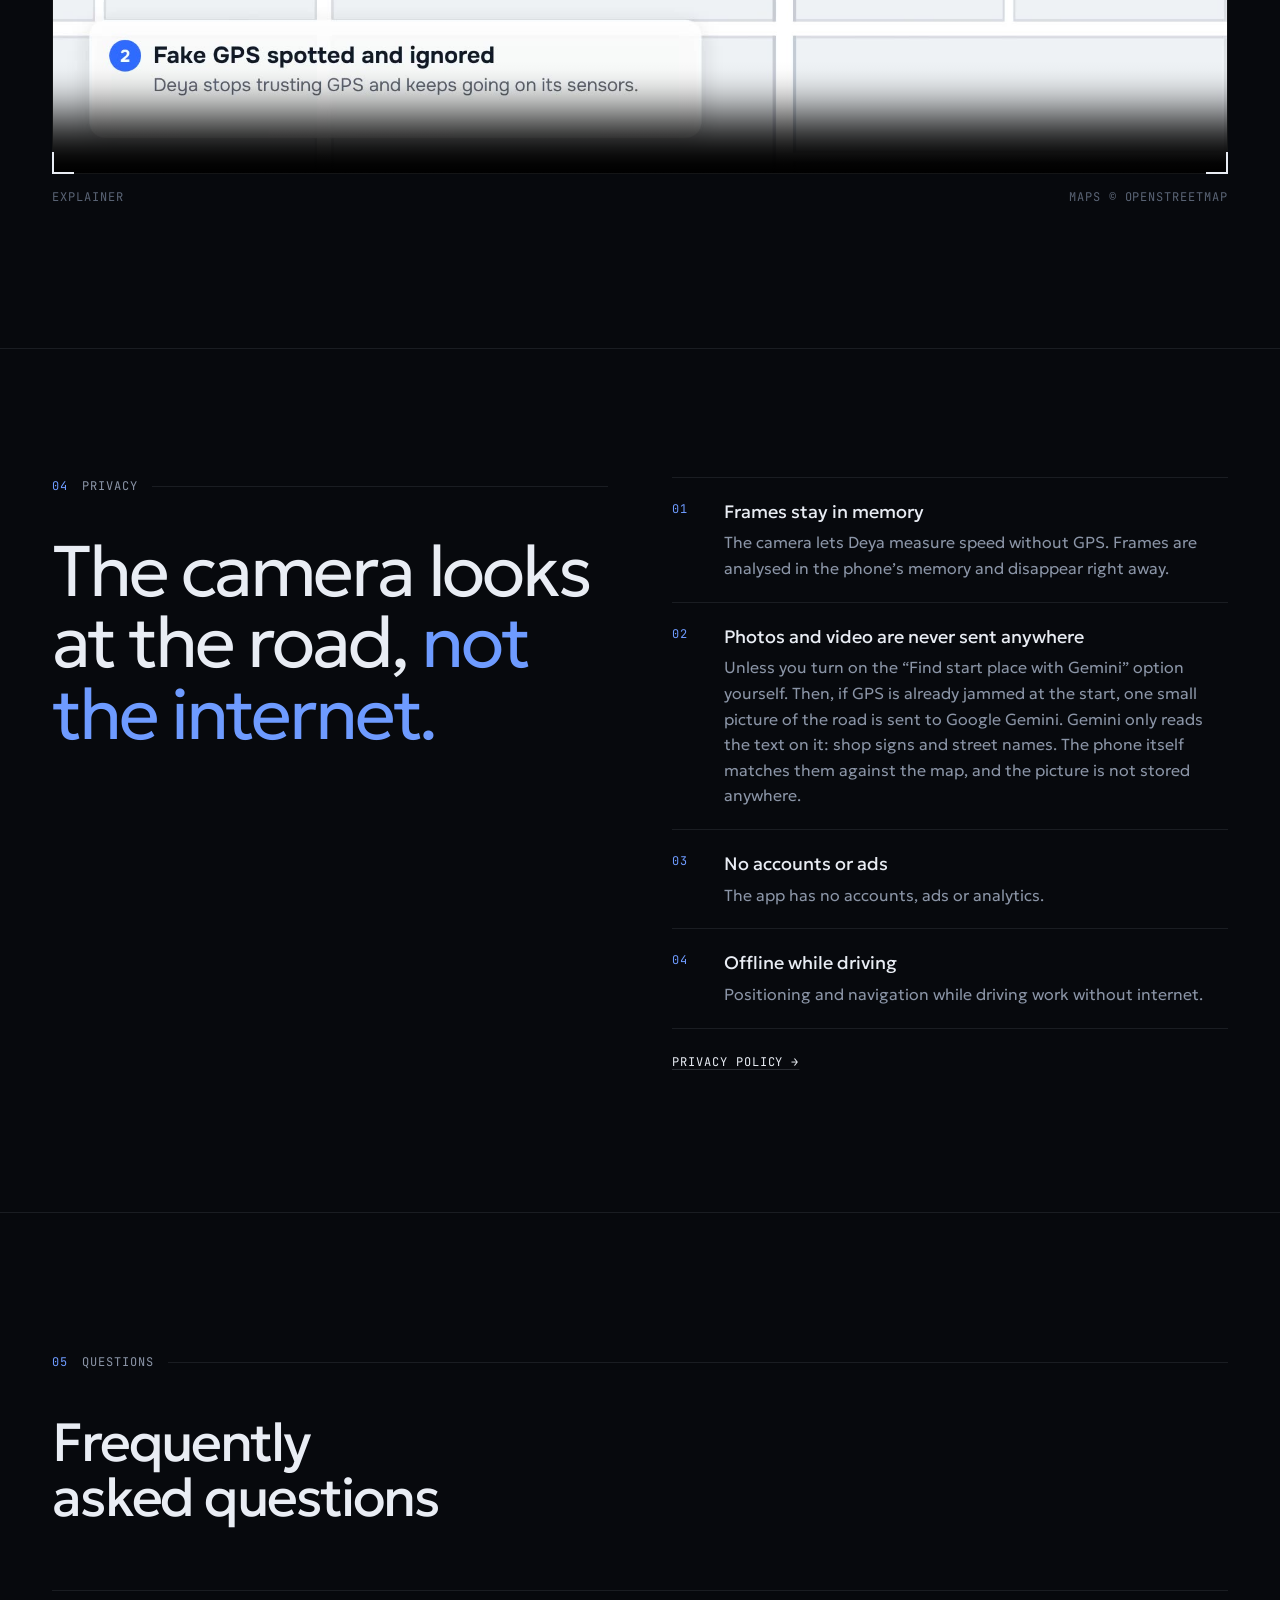
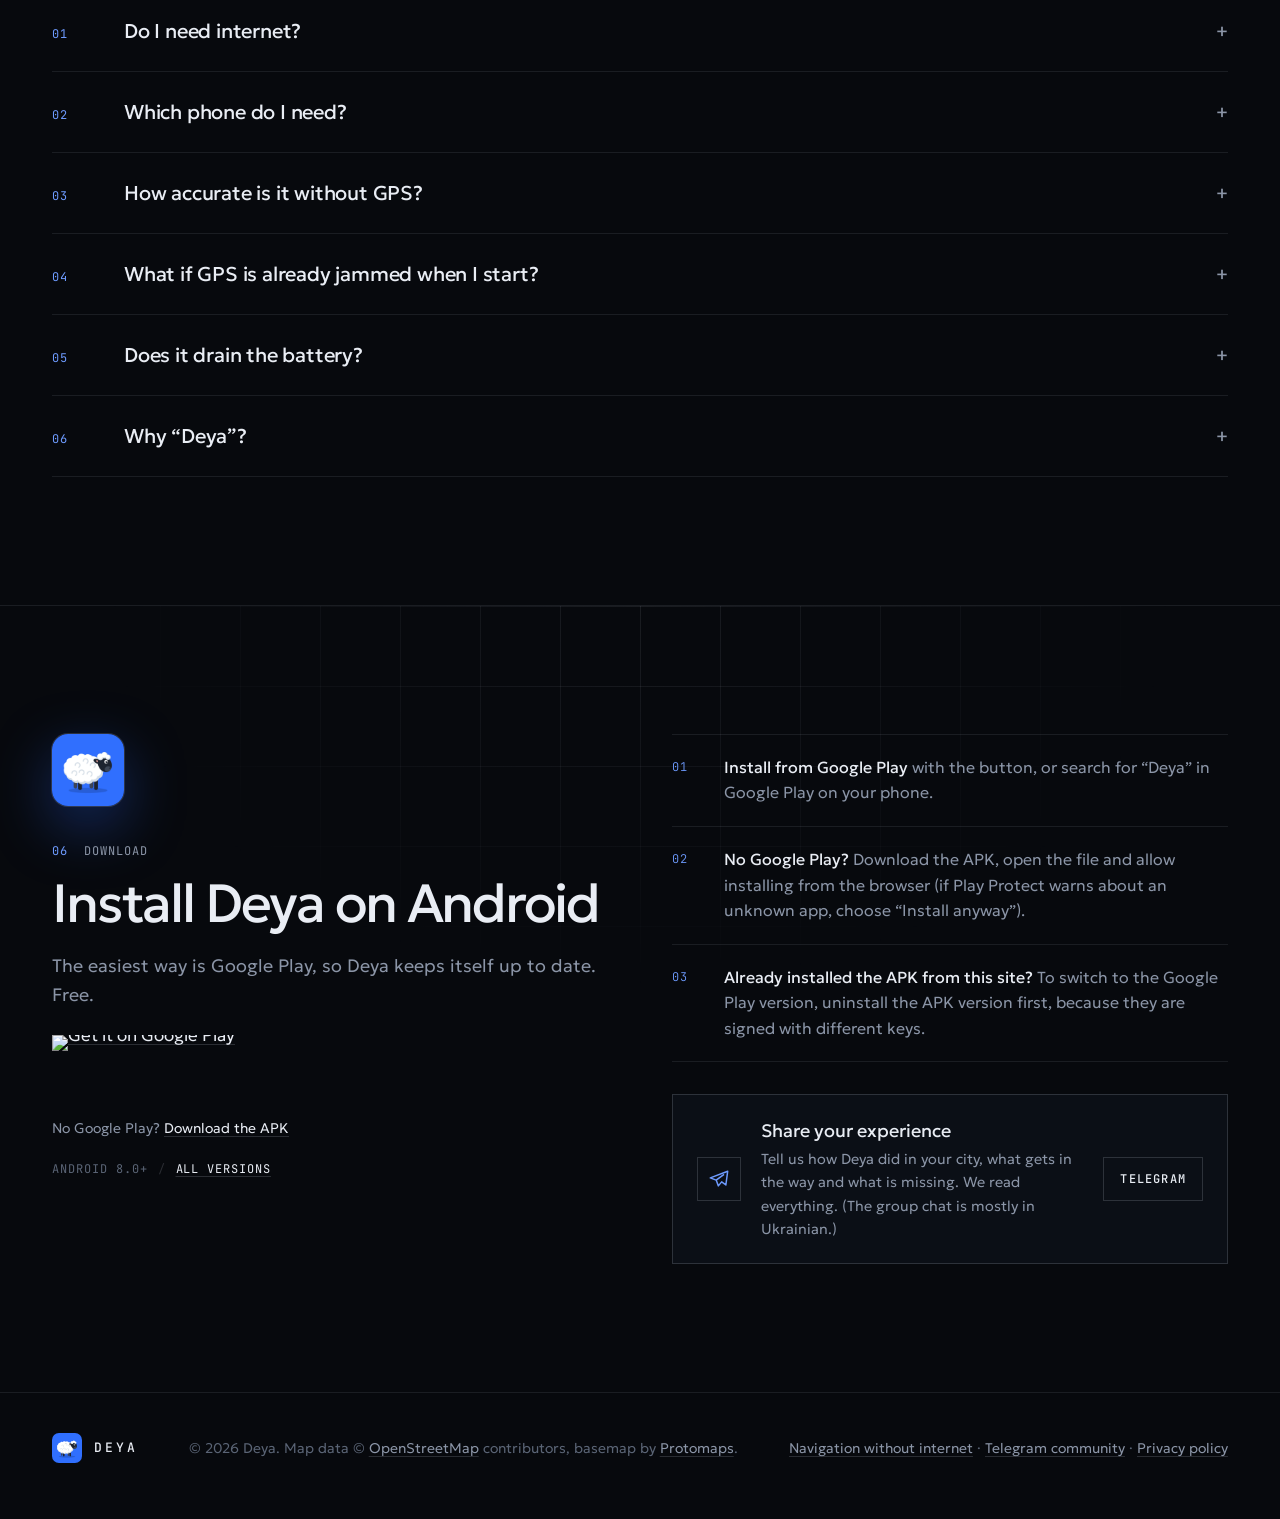
==== commit b9dbe748: "Play badge: tighter alignment, APK as a text link in the install section Co-Authored-By: Claude Opus" ====
--- a/en/index.html
+++ b/en/index.html
@@ -306,14 +306,11 @@
         <img class="icon" src="../img/icon.png" alt="Deya icon: a white sheep on blue" width="72" height="72">
         <p class="label" style="margin:0 0 16px"><span style="color:var(--blue-hi)">06</span> &nbsp;Download</p>
         <h2>Install Deya on Android</h2>
-        <p class="sub">Install Deya from Google Play so it keeps itself up to date. Free.</p>
+        <p class="sub">The easiest way is Google Play, so Deya keeps itself up to date. Free.</p>
         <div class="cta">
           <a class="gp-badge" href="https://play.google.com/store/apps/details?id=com.yourname.deya&amp;hl=en" target="_blank" rel="noopener" data-place="install"><img src="https://play.google.com/intl/en_us/badges/static/images/badges/en_badge_web_generic.png" alt="Get it on Google Play" width="646" height="250"></a>
-          <a class="btn btn-line btn-sm" href="https://github.com/zheniaslius/deya-site/releases/latest/download/deya.apk" download data-place="install">
-            <svg viewBox="0 0 24 24" fill="none" stroke="currentColor" stroke-width="2" stroke-linecap="square" aria-hidden="true"><path d="M12 4v11"/><path d="m7 10.5 5 5 5-5"/><path d="M5 20h14"/></svg>
-            Download APK
-          </a>
         </div>
+        <p class="apk-alt">No Google Play? <a href="https://github.com/zheniaslius/deya-site/releases/latest/download/deya.apk" download data-place="install">Download the APK</a></p>
         <p class="meta label"><span>Android 8.0+</span><span class="apk-meta" hidden></span><span><a href="https://github.com/zheniaslius/deya-site/releases">All versions</a></span></p>
       </div>
       <div class="rv">
--- a/assets/site.css
+++ b/assets/site.css
@@ -330,11 +330,10 @@
 }
 
 /* Google Play badge (official artwork, hotlinked as Google's badge generator gives it). The PNG has
-   built-in clear space, so the negative margin lines its visible edge up with the text column. */
-.gp-badge { display: inline-block; line-height: 0; margin: -13px -9px -13px -12px; border-radius: 10px; }
-.gp-badge img { height: 82px; width: auto; display: block; }
+   clear space above and below the badge; the negative margin lines it up with the 54 px buttons. */
+.gp-badge { display: inline-block; line-height: 0; margin: -10px 0; border-radius: 10px; }
+.gp-badge img { height: 74px; width: auto; display: block; }
 .gp-badge:focus-visible { outline: 2px solid var(--blue-hi); outline-offset: -8px; }
 .apk-alt { margin: 18px 0 0; font-size: 14px; color: var(--muted); }
 .apk-alt a { color: var(--text); }
 .apk-alt .apk-meta { color: var(--dim); font-family: var(--mono); font-size: 12px; letter-spacing: .06em; margin-left: 6px; }
-.btn-sm { height: 48px; padding: 0 18px; font-size: 12px; }
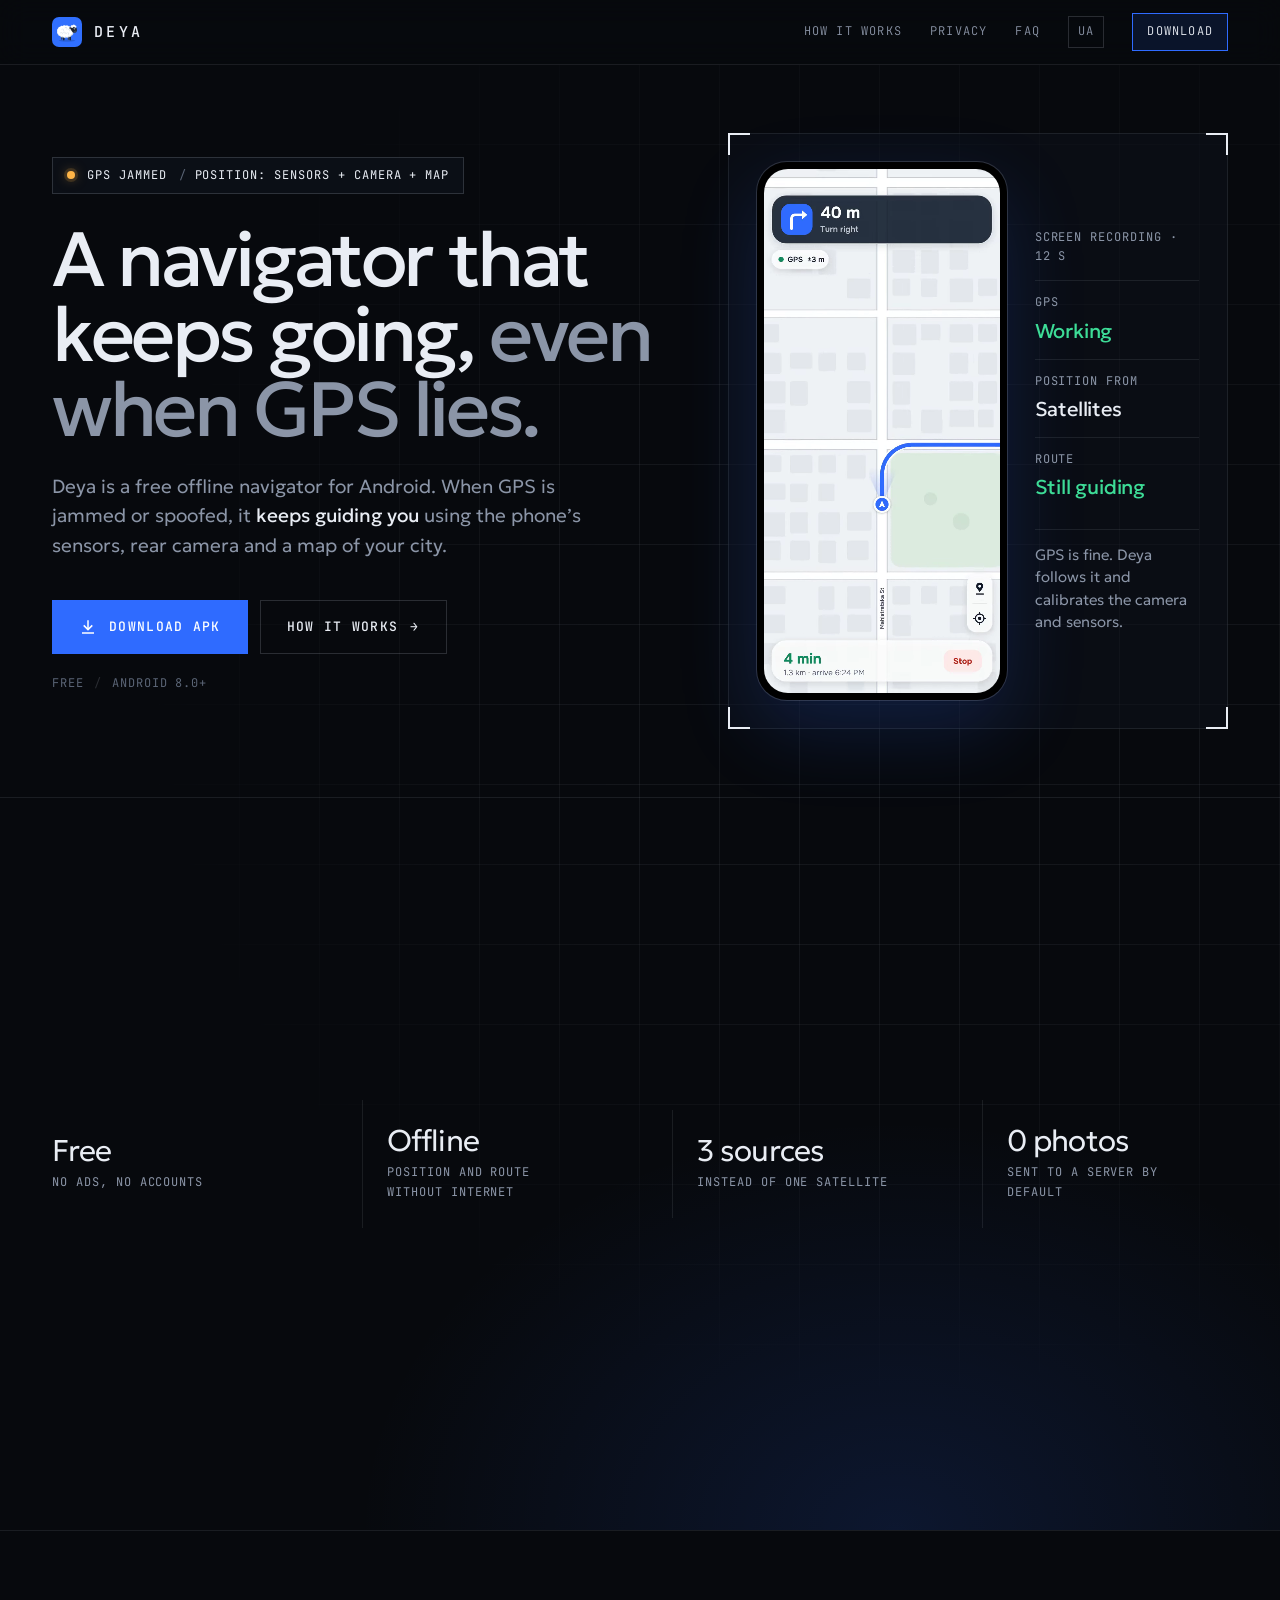
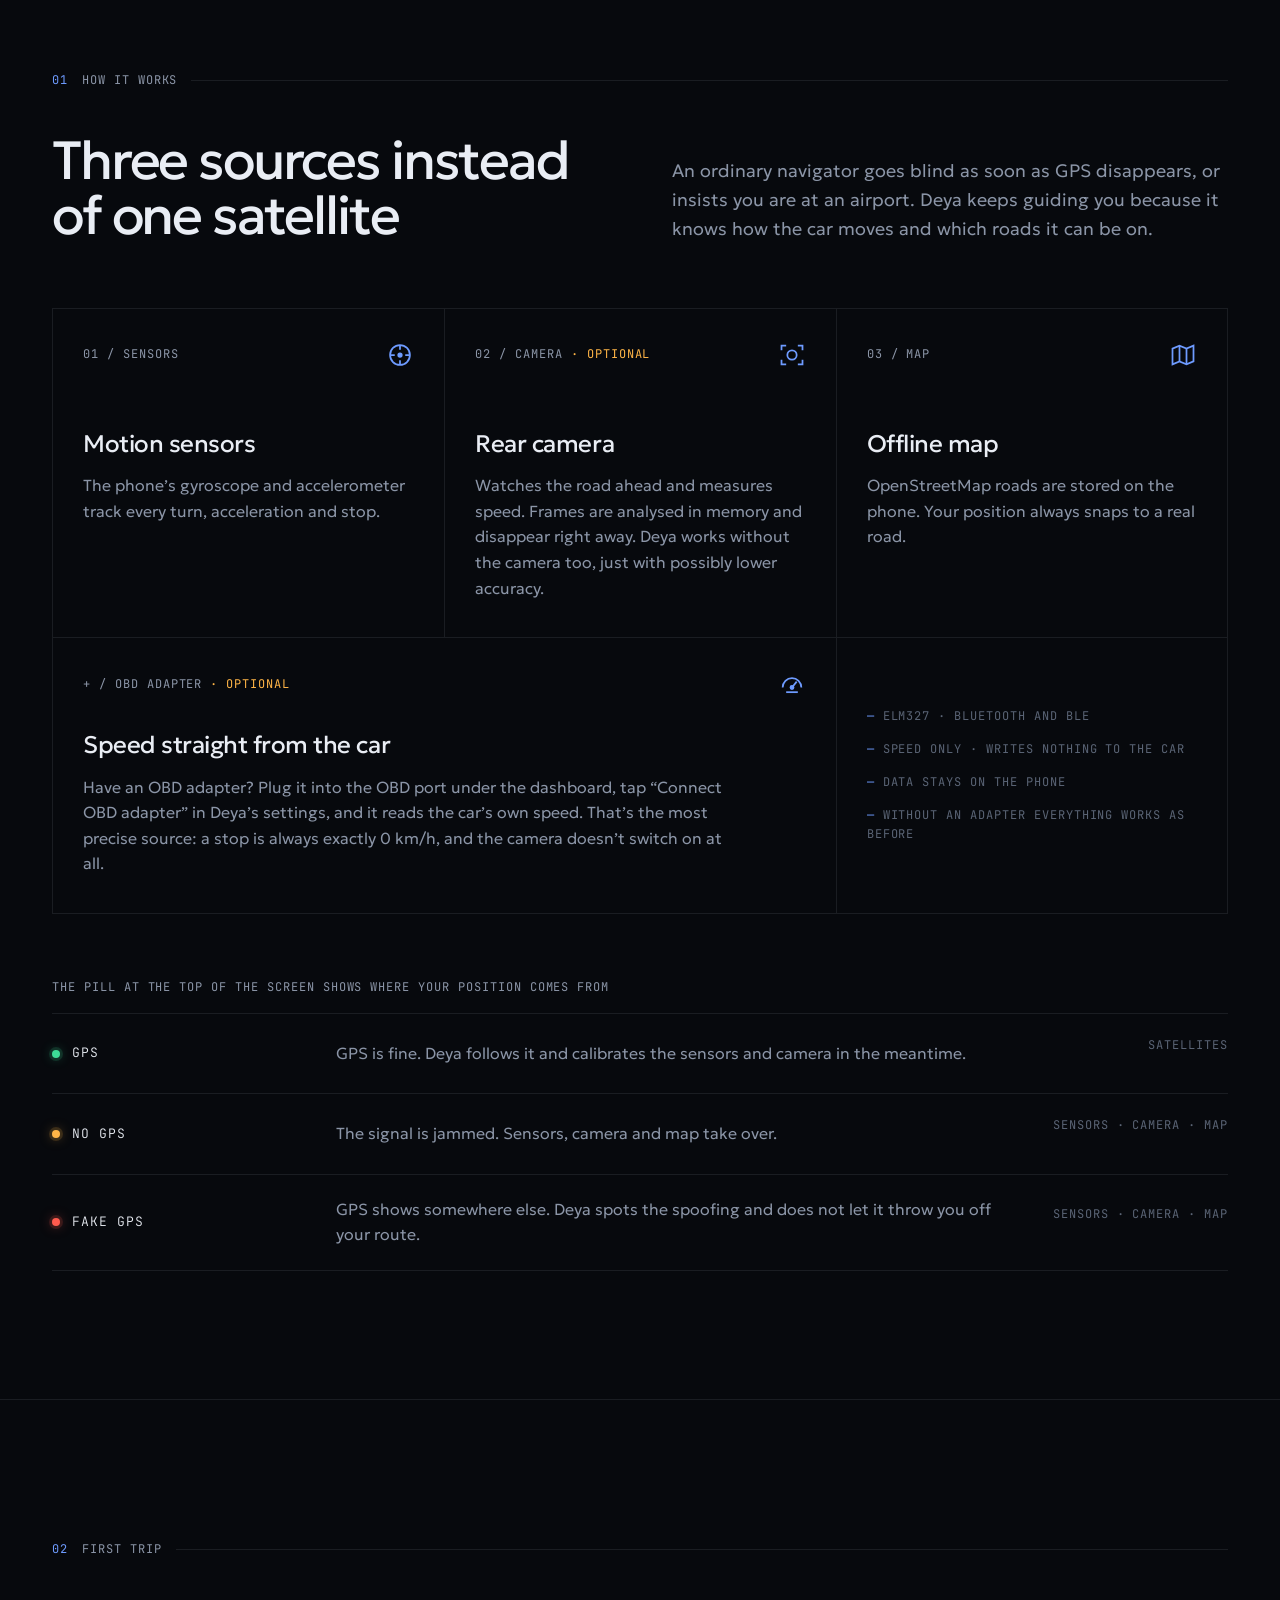
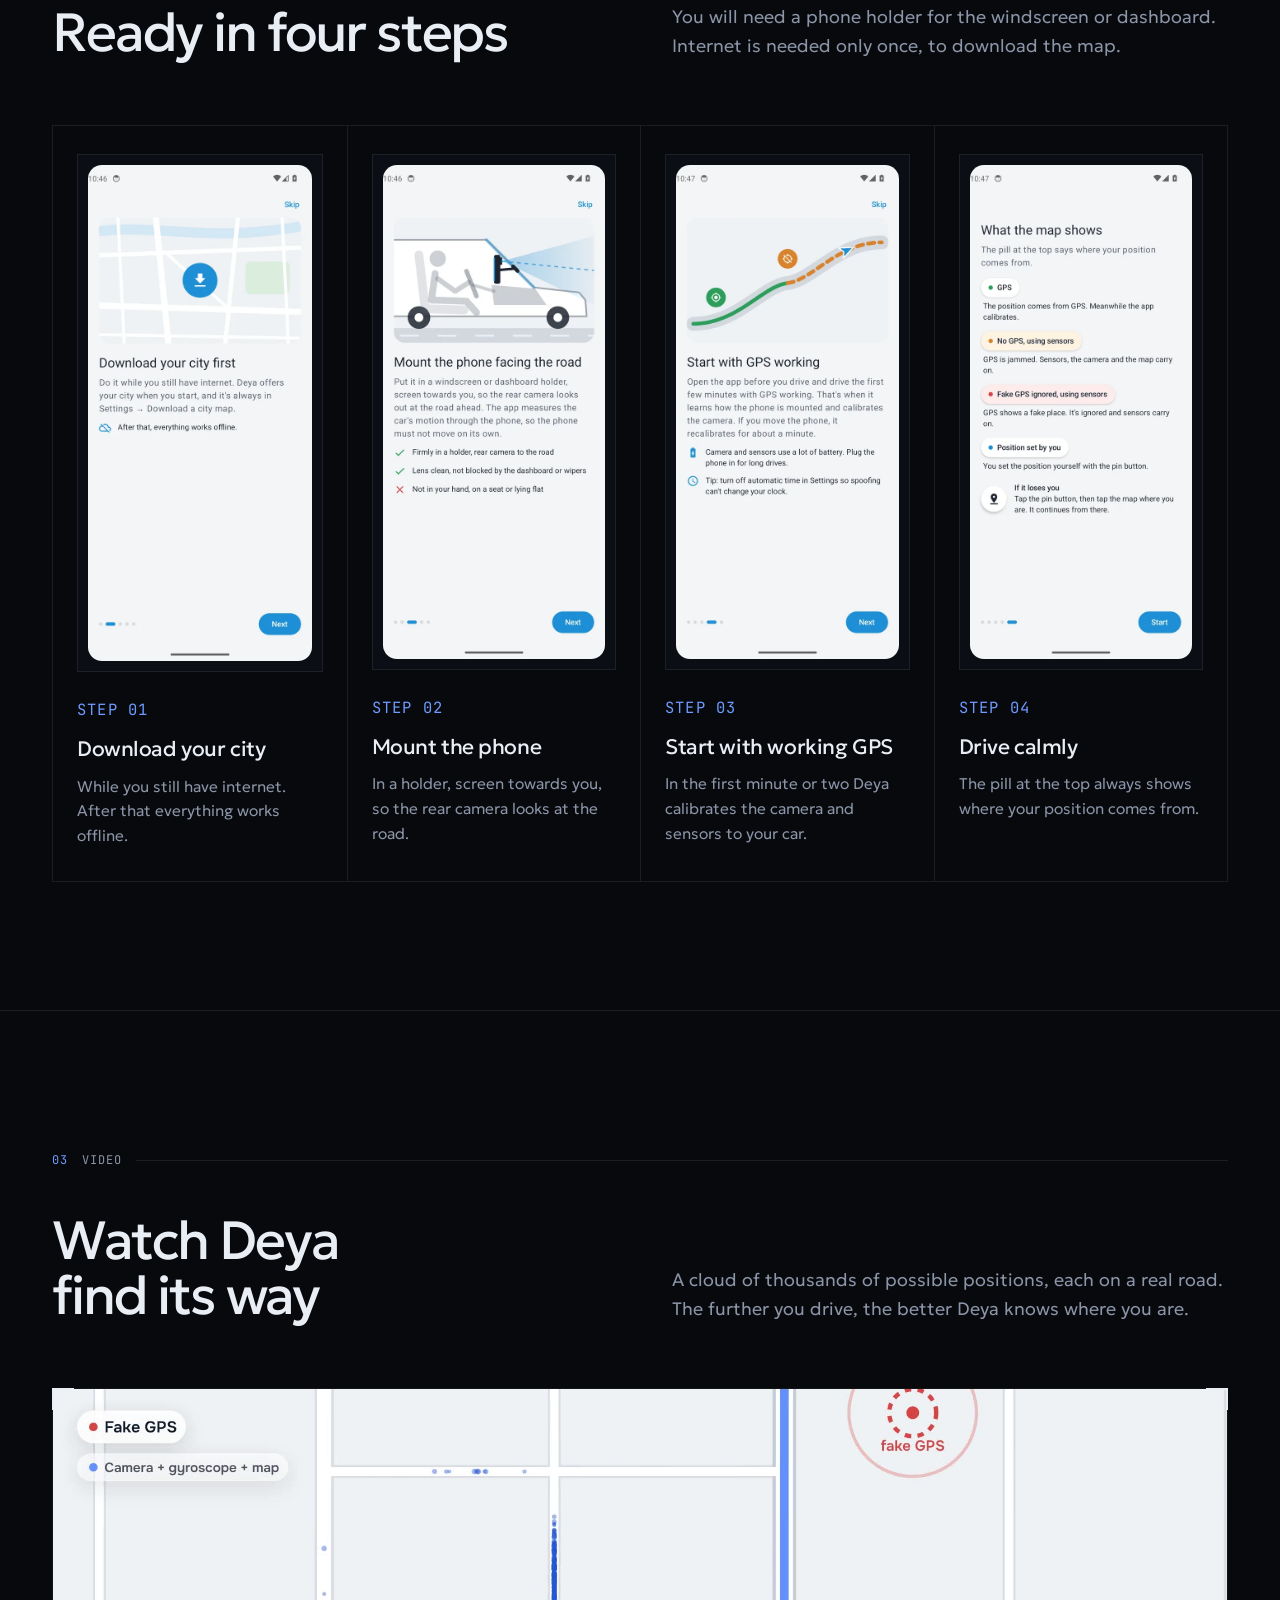
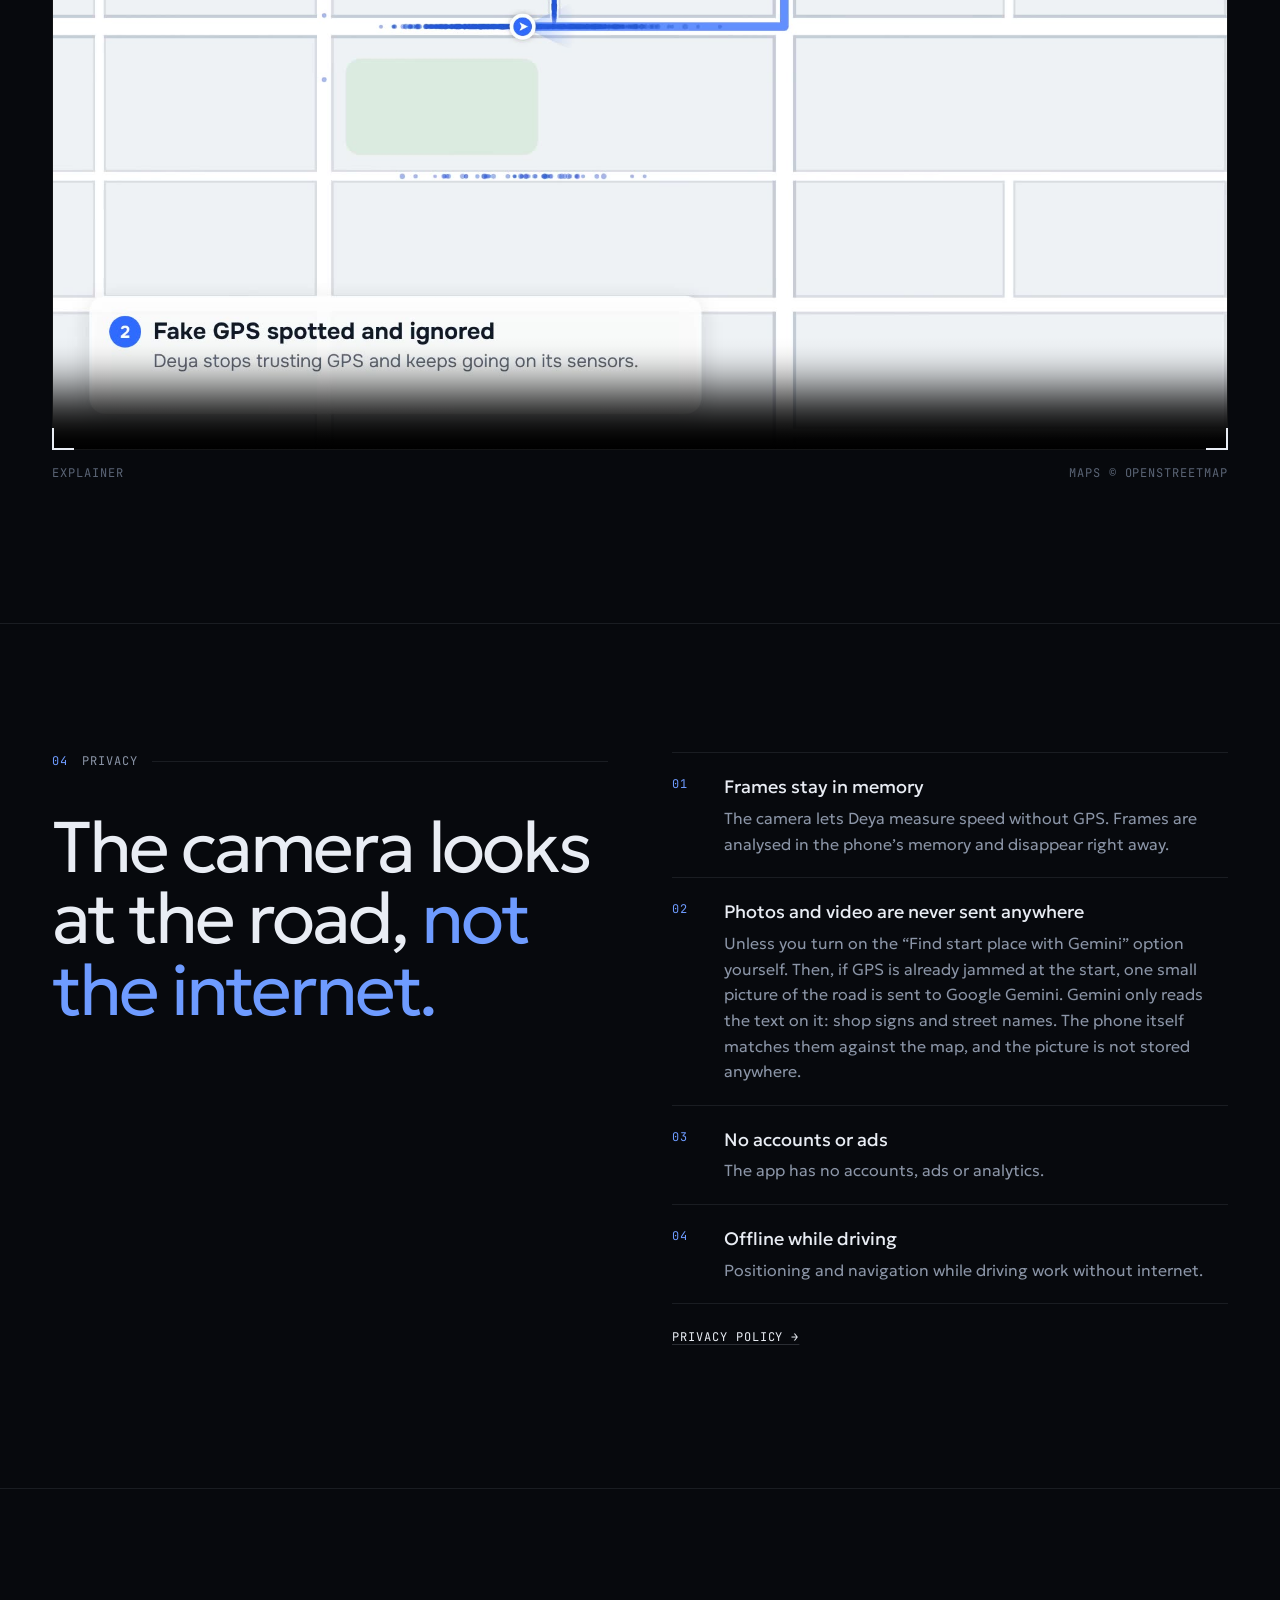
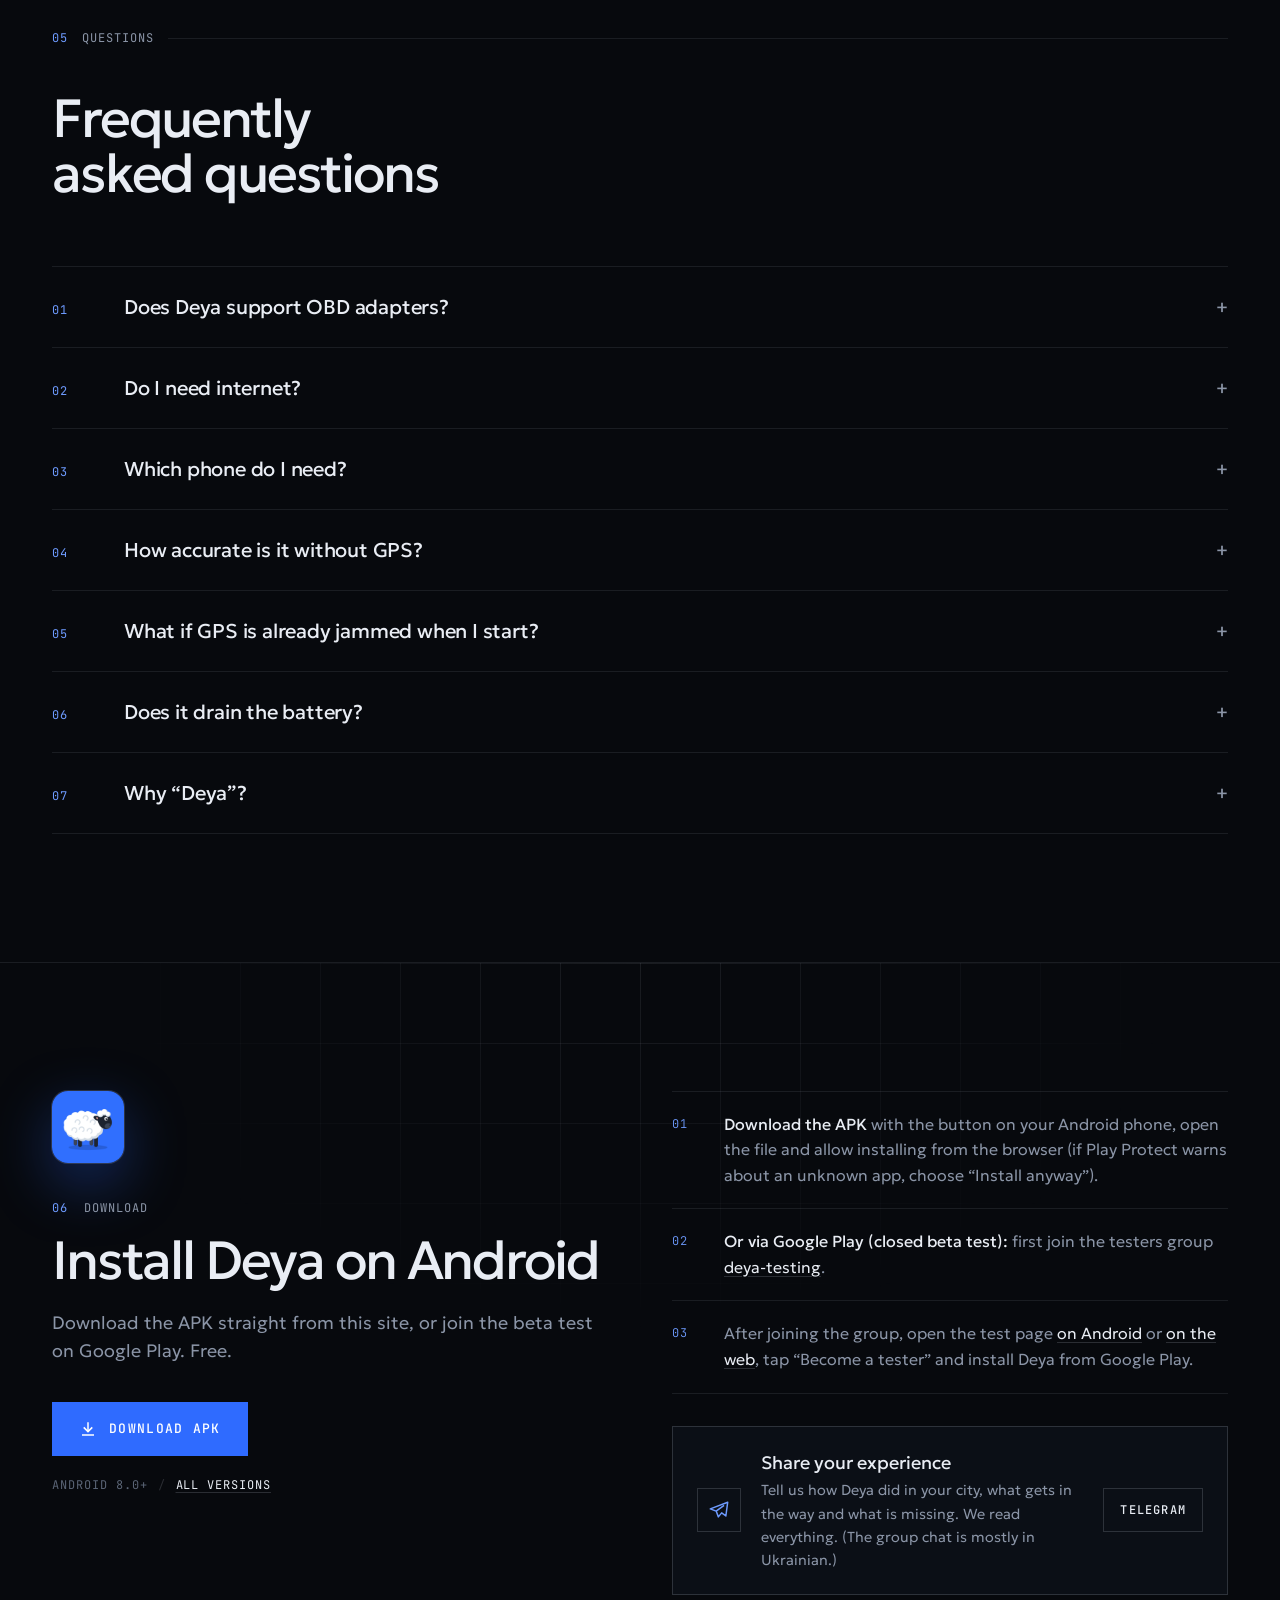
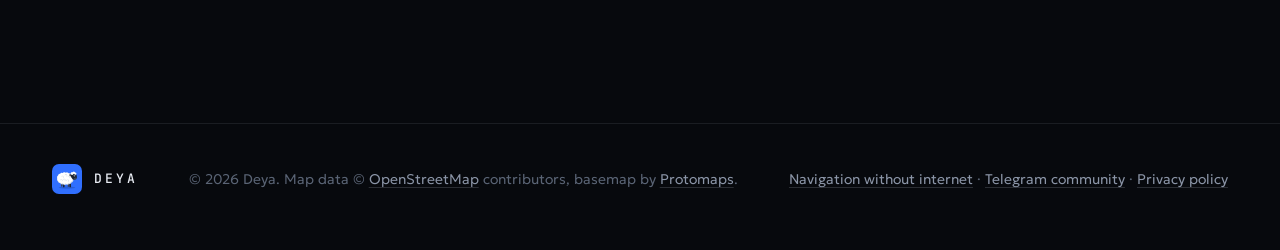
==== commit f8156411: "Site: OBD adapter band under the three sources, and an FAQ answer (UK + EN) Co-Authored-By: Claude O" ====
--- a/en/index.html
+++ b/en/index.html
@@ -62,7 +62,6 @@
    "url": "https://getdeya.space/en/",
    "image": "https://getdeya.space/img/icon.png",
    "downloadUrl": "https://github.com/zheniaslius/deya-site/releases/latest/download/deya.apk",
-   "installUrl": "https://play.google.com/store/apps/details?id=com.yourname.deya",
    "offers": {
     "@type": "Offer",
     "price": "0",
@@ -72,6 +71,14 @@
   {
    "@type": "FAQPage",
    "mainEntity": [
+    {
+     "@type": "Question",
+     "name": "Does Deya support OBD adapters?",
+     "acceptedAnswer": {
+      "@type": "Answer",
+      "text": "Yes. A common ELM327 adapter with Bluetooth or Bluetooth LE works. Deya reads only the car's speed, and asks for the Nearby devices permission only when you tap “Connect OBD adapter”."
+     }
+    },
     {"@type": "Question", "name": "Do I need internet?", "acceptedAnswer": {"@type": "Answer", "text": "Only to download the map of your city (and, optionally, to refine your start area with Gemini if you turn that option on yourself). After that Deya works out where you are and plans routes completely offline."}},
     {"@type": "Question", "name": "Which phone do I need?", "acceptedAnswer": {"@type": "Answer", "text": "An Android 8.0 or newer smartphone with a rear camera, a gyroscope and an accelerometer. Almost all modern phones have them."}},
     {"@type": "Question", "name": "How accurate is it without GPS?", "acceptedAnswer": {"@type": "Answer", "text": "In a city with plenty of turns, Deya usually keeps you on the right street. On long straight roads without turns the error slowly grows, and it is corrected again as soon as you reach a turn or real GPS returns. If Deya gets lost, tap the marker button and show it on the map where you are."}},
@@ -112,11 +119,13 @@
       <p class="lead">Deya is a free offline navigator for Android. When GPS is jammed or spoofed,
         it <b>keeps guiding you</b> using the phone’s sensors, rear camera and a map of your city.</p>
       <div class="cta">
-        <a class="gp-badge" href="https://play.google.com/store/apps/details?id=com.yourname.deya&amp;hl=en" target="_blank" rel="noopener" data-place="hero"><img src="https://play.google.com/intl/en_us/badges/static/images/badges/en_badge_web_generic.png" alt="Get it on Google Play" width="646" height="250"></a>
+        <a class="btn btn-primary" href="https://github.com/zheniaslius/deya-site/releases/latest/download/deya.apk" download data-place="hero">
+          <svg viewBox="0 0 24 24" fill="none" stroke="currentColor" stroke-width="2" stroke-linecap="square" aria-hidden="true"><path d="M12 4v11"/><path d="m7 10.5 5 5 5-5"/><path d="M5 20h14"/></svg>
+          Download APK
+        </a>
         <a class="btn btn-line" href="#how">How it works <span class="arrow" aria-hidden="true">→</span></a>
       </div>
-      <p class="apk-alt">No Google Play? <a href="https://github.com/zheniaslius/deya-site/releases/latest/download/deya.apk" download data-place="hero">Download the APK</a> <span class="apk-meta" hidden></span></p>
-      <p class="meta label"><span>Free</span><span>Android 8.0+</span></p>
+      <p class="meta label"><span>Free</span><span>Android 8.0+</span><span class="apk-meta" hidden></span></p>
     </div>
     <div class="demo">
       <div class="handset"><video autoplay muted loop playsinline poster="../img/hero-poster-en.jpg" aria-label="Screen recording of Deya: GPS drops out and navigation carries on using the camera and sensors">
@@ -169,6 +178,21 @@
       </div>
     </div>
 
+    <div class="obd rv">
+      <div class="obd-main">
+        <div class="top"><span class="label">+ / OBD adapter <span class="opt-tag">· optional</span></span><svg viewBox="0 0 24 24" fill="none" stroke="currentColor" stroke-width="1.5" aria-hidden="true"><path d="M4 15a8 8 0 1 1 16 0"/><path d="m12 15 4-5"/><circle cx="12" cy="15" r="1.3" fill="currentColor"/><path d="M7 19h10"/></svg></div>
+        <h3>Speed straight from the car</h3>
+        <p>Have an OBD adapter? Plug it into the OBD port under the dashboard, tap “Connect OBD adapter” in Deya’s settings, and it reads the car’s own speed. That’s the most precise source: a stop is always exactly 0 km/h, and the camera doesn’t switch on at all.</p>
+      </div>
+      <ul class="obd-spec label">
+        <li>ELM327 · Bluetooth and BLE</li>
+        <li>Speed only · writes nothing to the car</li>
+        <li>Data stays on the phone</li>
+        <li>Without an adapter everything works as before</li>
+      </ul>
+    </div>
+
+
     <div class="modes rv">
       <p class="label">The pill at the top of the screen shows where your position comes from</p>
       <div class="mode">
@@ -271,6 +295,10 @@
     </div>
     <div class="faq rv">
       <details>
+        <summary>Does Deya support OBD adapters?</summary>
+        <p>Yes. A common ELM327 adapter with Bluetooth or Bluetooth LE works (Vgate, Vlinker, Veepeak, cheap “OBD2” ones). Pair a classic Bluetooth adapter in the phone’s settings first (PIN usually 1234); Deya finds a BLE adapter by itself. Deya asks for the Nearby devices permission only when you tap “Connect OBD adapter”. It reads nothing from the car but its speed.</p>
+      </details>
+      <details>
         <summary>Do I need internet?</summary>
         <p>Only to download the map of your city (and, optionally, to refine your start area with Gemini if you turn that option on yourself). After that Deya works out where you are and plans routes completely offline.</p>
         <p><a href="navigation-without-internet/">How to set up navigation without internet →</a></p>
@@ -306,18 +334,20 @@
         <img class="icon" src="../img/icon.png" alt="Deya icon: a white sheep on blue" width="72" height="72">
         <p class="label" style="margin:0 0 16px"><span style="color:var(--blue-hi)">06</span> &nbsp;Download</p>
         <h2>Install Deya on Android</h2>
-        <p class="sub">The easiest way is Google Play, so Deya keeps itself up to date. Free.</p>
+        <p class="sub">Download the APK straight from this site, or join the beta test on Google Play. Free.</p>
         <div class="cta">
-          <a class="gp-badge" href="https://play.google.com/store/apps/details?id=com.yourname.deya&amp;hl=en" target="_blank" rel="noopener" data-place="install"><img src="https://play.google.com/intl/en_us/badges/static/images/badges/en_badge_web_generic.png" alt="Get it on Google Play" width="646" height="250"></a>
+          <a class="btn btn-primary" href="https://github.com/zheniaslius/deya-site/releases/latest/download/deya.apk" download data-place="install">
+            <svg viewBox="0 0 24 24" fill="none" stroke="currentColor" stroke-width="2" stroke-linecap="square" aria-hidden="true"><path d="M12 4v11"/><path d="m7 10.5 5 5 5-5"/><path d="M5 20h14"/></svg>
+            Download APK
+          </a>
         </div>
-        <p class="apk-alt">No Google Play? <a href="https://github.com/zheniaslius/deya-site/releases/latest/download/deya.apk" download data-place="install">Download the APK</a></p>
         <p class="meta label"><span>Android 8.0+</span><span class="apk-meta" hidden></span><span><a href="https://github.com/zheniaslius/deya-site/releases">All versions</a></span></p>
       </div>
       <div class="rv">
         <ol class="steps-list">
-          <li><span><b>Install from Google Play</b> with the button, or search for “Deya” in Google Play on your phone.</span></li>
-          <li><span><b>No Google Play?</b> Download the APK, open the file and allow installing from the browser (if Play Protect warns about an unknown app, choose “Install anyway”).</span></li>
-          <li><span><b>Already installed the APK from this site?</b> To switch to the Google Play version, uninstall the APK version first, because they are signed with different keys.</span></li>
+          <li><span><b>Download the APK</b> with the button on your Android phone, open the file and allow installing from the browser (if Play Protect warns about an unknown app, choose “Install anyway”).</span></li>
+          <li><span><b>Or via Google Play (closed beta test):</b> first join the testers group <a href="https://groups.google.com/g/deya-testing" target="_blank" rel="noopener">deya-testing</a>.</span></li>
+          <li><span>After joining the group, open the test page <a href="https://play.google.com/store/apps/details?id=com.yourname.deya" target="_blank" rel="noopener">on Android</a> or <a href="https://play.google.com/apps/testing/com.yourname.deya" target="_blank" rel="noopener">on the web</a>, tap “Become a tester” and install Deya from Google Play.</span></li>
         </ol>
         <div class="community">
           <span class="tg"><svg viewBox="0 0 24 24" fill="none" stroke="currentColor" stroke-width="1.6" stroke-linejoin="round" aria-hidden="true"><path d="m21.5 3.5-19 7.3 6.4 2.4 2.4 6.3 3.6-4.4 4.6 3.4z"/><path d="m8.9 13.2 8.6-6.2"/></svg></span>
--- a/assets/site.css
+++ b/assets/site.css
@@ -173,6 +173,21 @@
   .cell { border-left: 0; border-top: 1px solid var(--line); }
   .cell:first-child { border-top: 0; }
   .cell .top { margin-bottom: 28px; }
+}
+
+/* OBD adapter band under the three sources */
+.obd { display: grid; grid-template-columns: 2fr 1fr; border: 1px solid var(--line); border-top: 0; }
+.obd-main { padding: 32px 30px 36px; }
+.obd .top { display: flex; justify-content: space-between; align-items: center; margin-bottom: 28px; }
+.obd svg { width: 28px; height: 28px; color: var(--blue-hi); }
+.obd h3 { font-weight: 400; font-size: 24px; letter-spacing: -.02em; margin: 0 0 10px; }
+.obd-main p { margin: 0; color: var(--muted); font-size: 16px; max-width: 40em; }
+.obd .opt-tag { color: var(--amber); }
+.obd-spec { list-style: none; margin: 0; padding: 32px 30px; border-left: 1px solid var(--line); display: flex; flex-direction: column; gap: 14px; justify-content: center; color: var(--dim); }
+.obd-spec li::before { content: "— "; color: var(--blue-hi); }
+@media (max-width: 860px) {
+  .obd { grid-template-columns: 1fr; }
+  .obd-spec { border-left: 0; border-top: 1px solid var(--line); padding: 24px 30px 28px; }
 }
 
 /* modes table */
@@ -328,12 +343,3 @@
   .ro .v { font-size: 16px; }
   .readout .cap { font-size: 13.5px; min-height: 9em; }
 }
-
-/* Google Play badge (official artwork, hotlinked as Google's badge generator gives it). The PNG has
-   clear space above and below the badge; the negative margin lines it up with the 54 px buttons. */
-.gp-badge { display: inline-block; line-height: 0; margin: -10px 0; border-radius: 10px; }
-.gp-badge img { height: 74px; width: auto; display: block; }
-.gp-badge:focus-visible { outline: 2px solid var(--blue-hi); outline-offset: -8px; }
-.apk-alt { margin: 18px 0 0; font-size: 14px; color: var(--muted); }
-.apk-alt a { color: var(--text); }
-.apk-alt .apk-meta { color: var(--dim); font-family: var(--mono); font-size: 12px; letter-spacing: .06em; margin-left: 6px; }
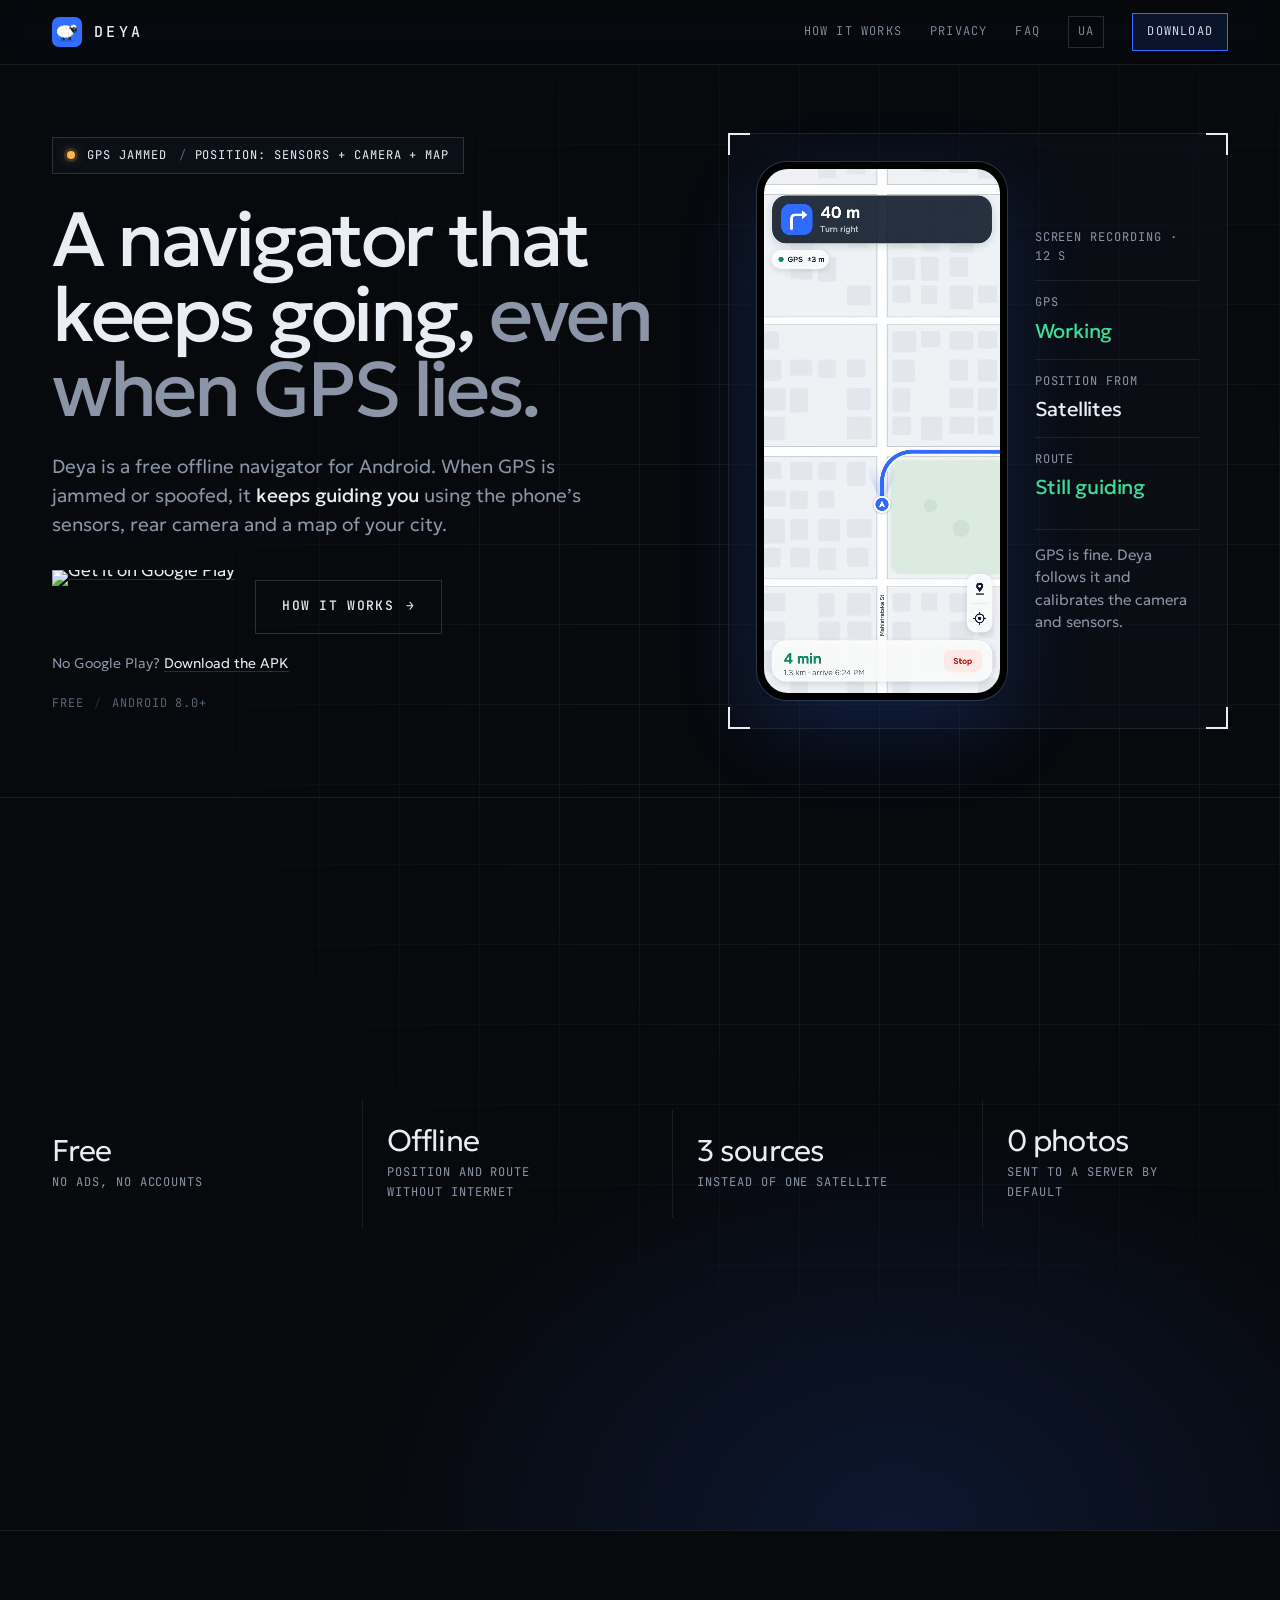
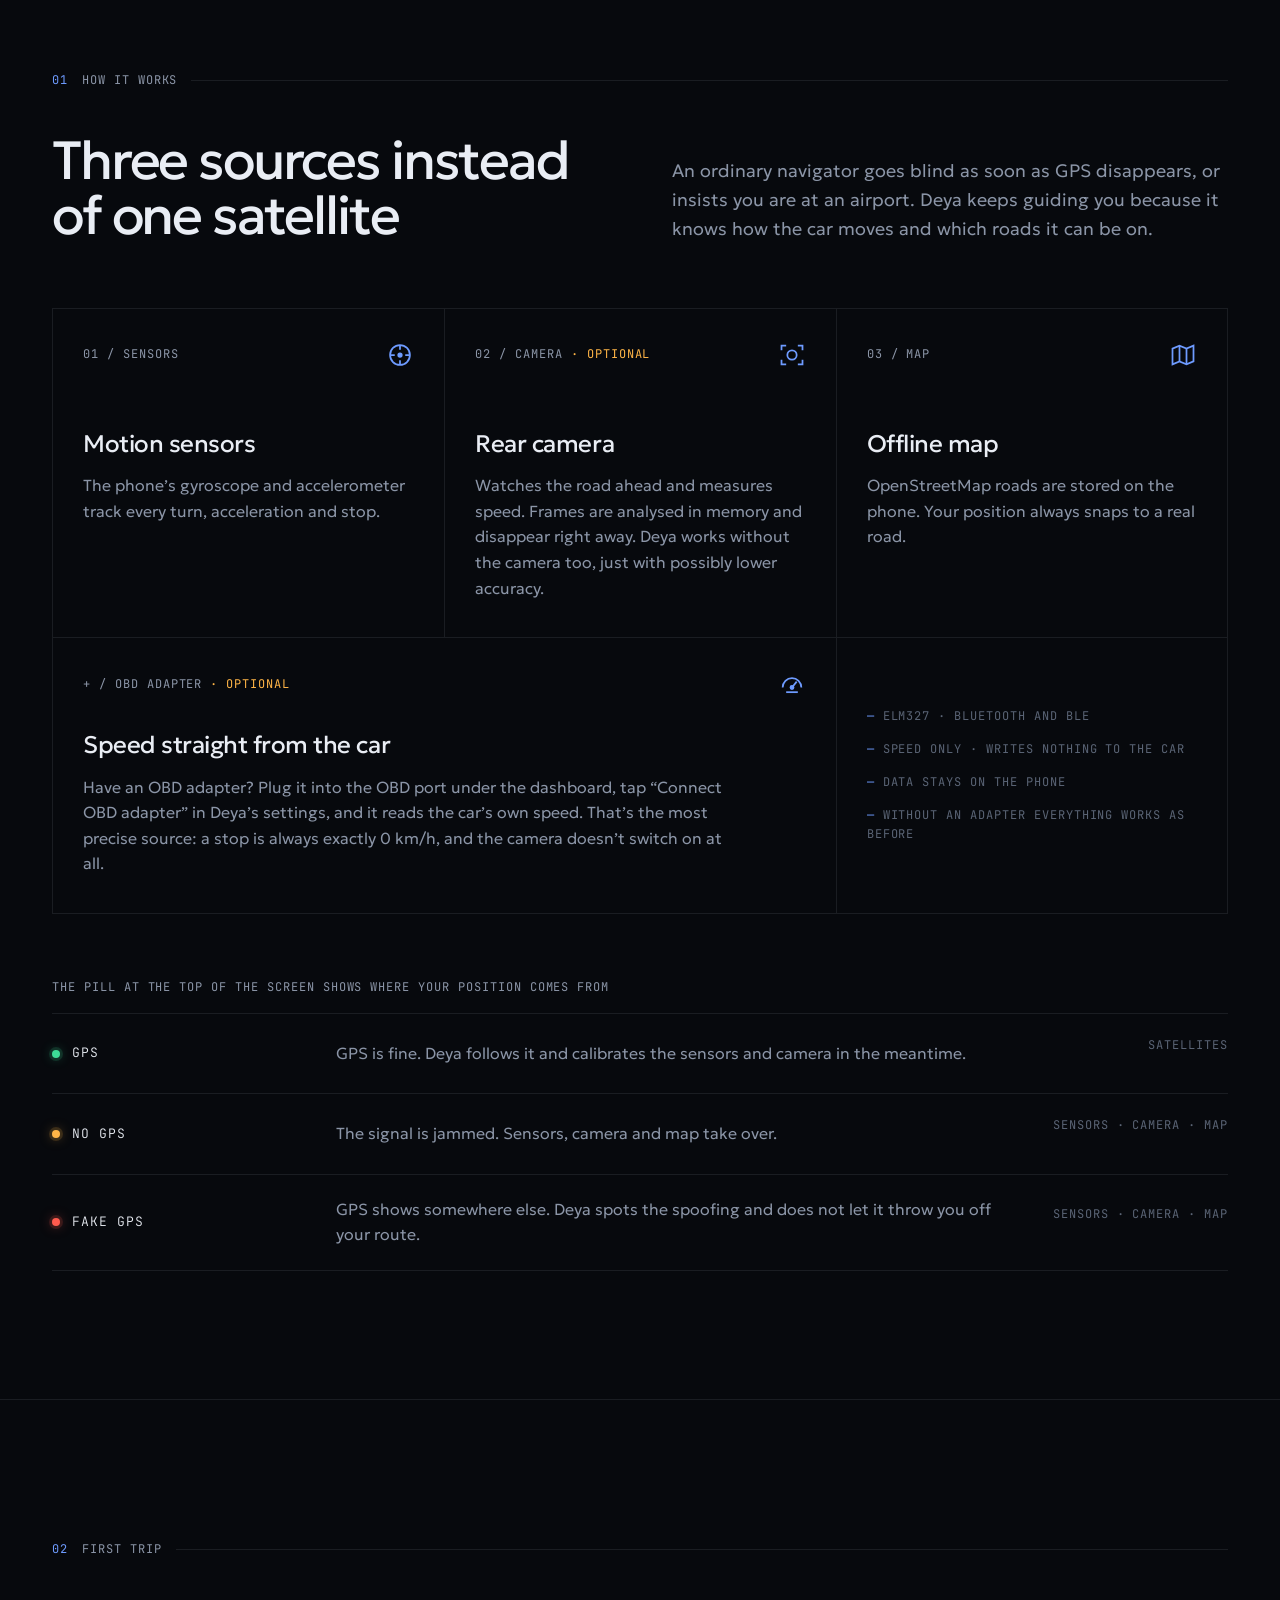
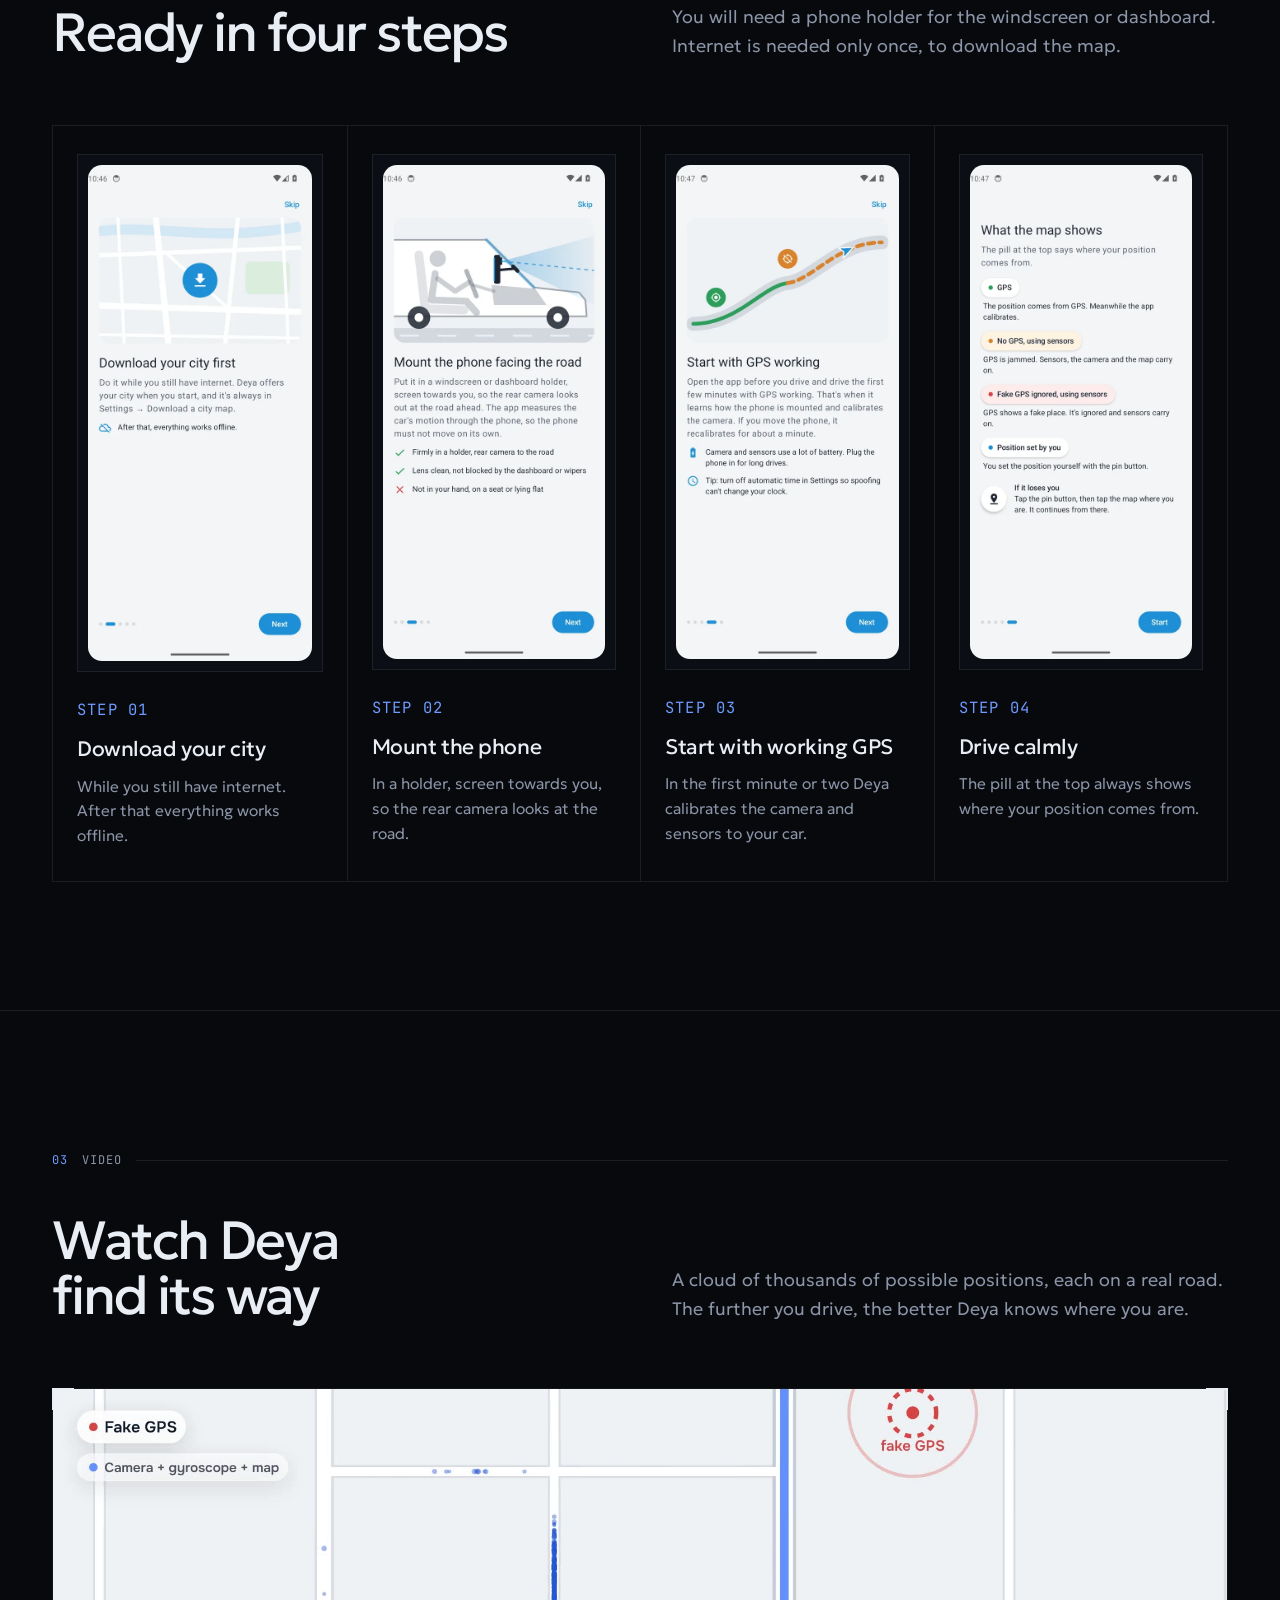
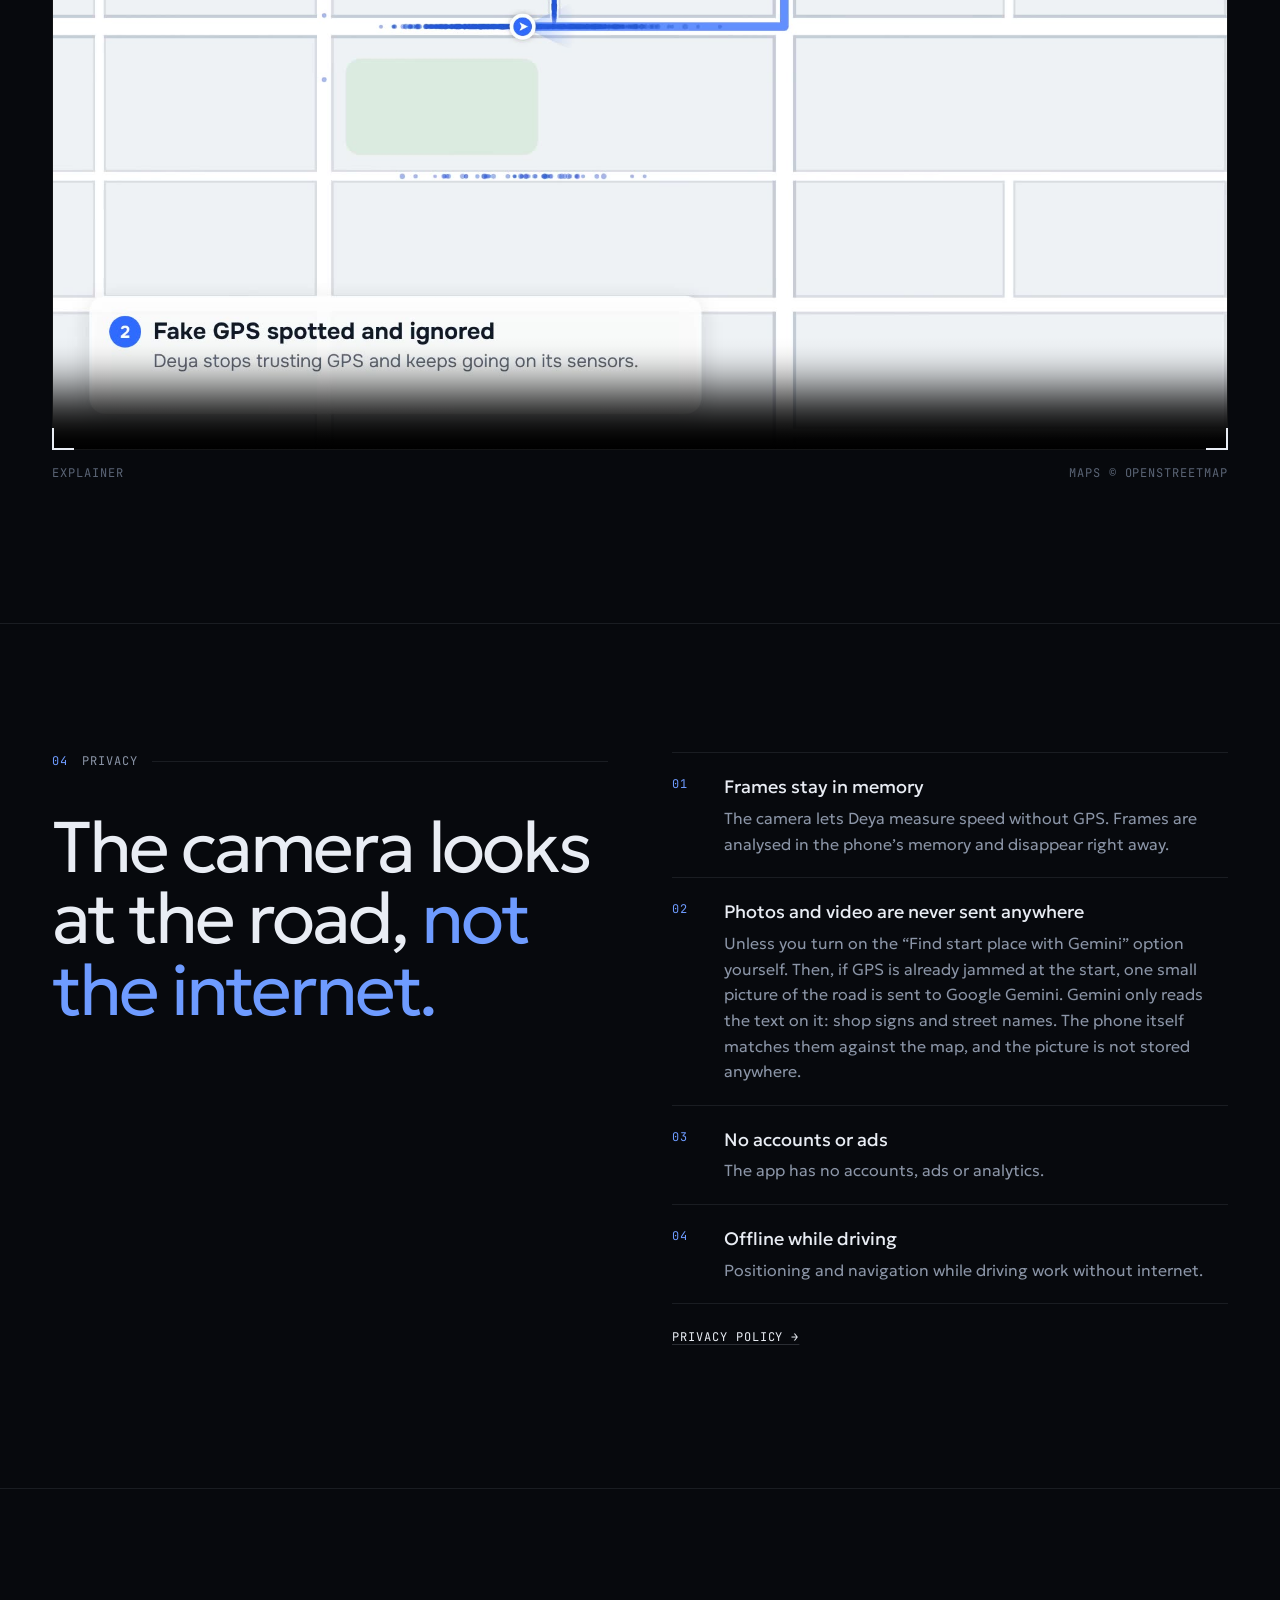
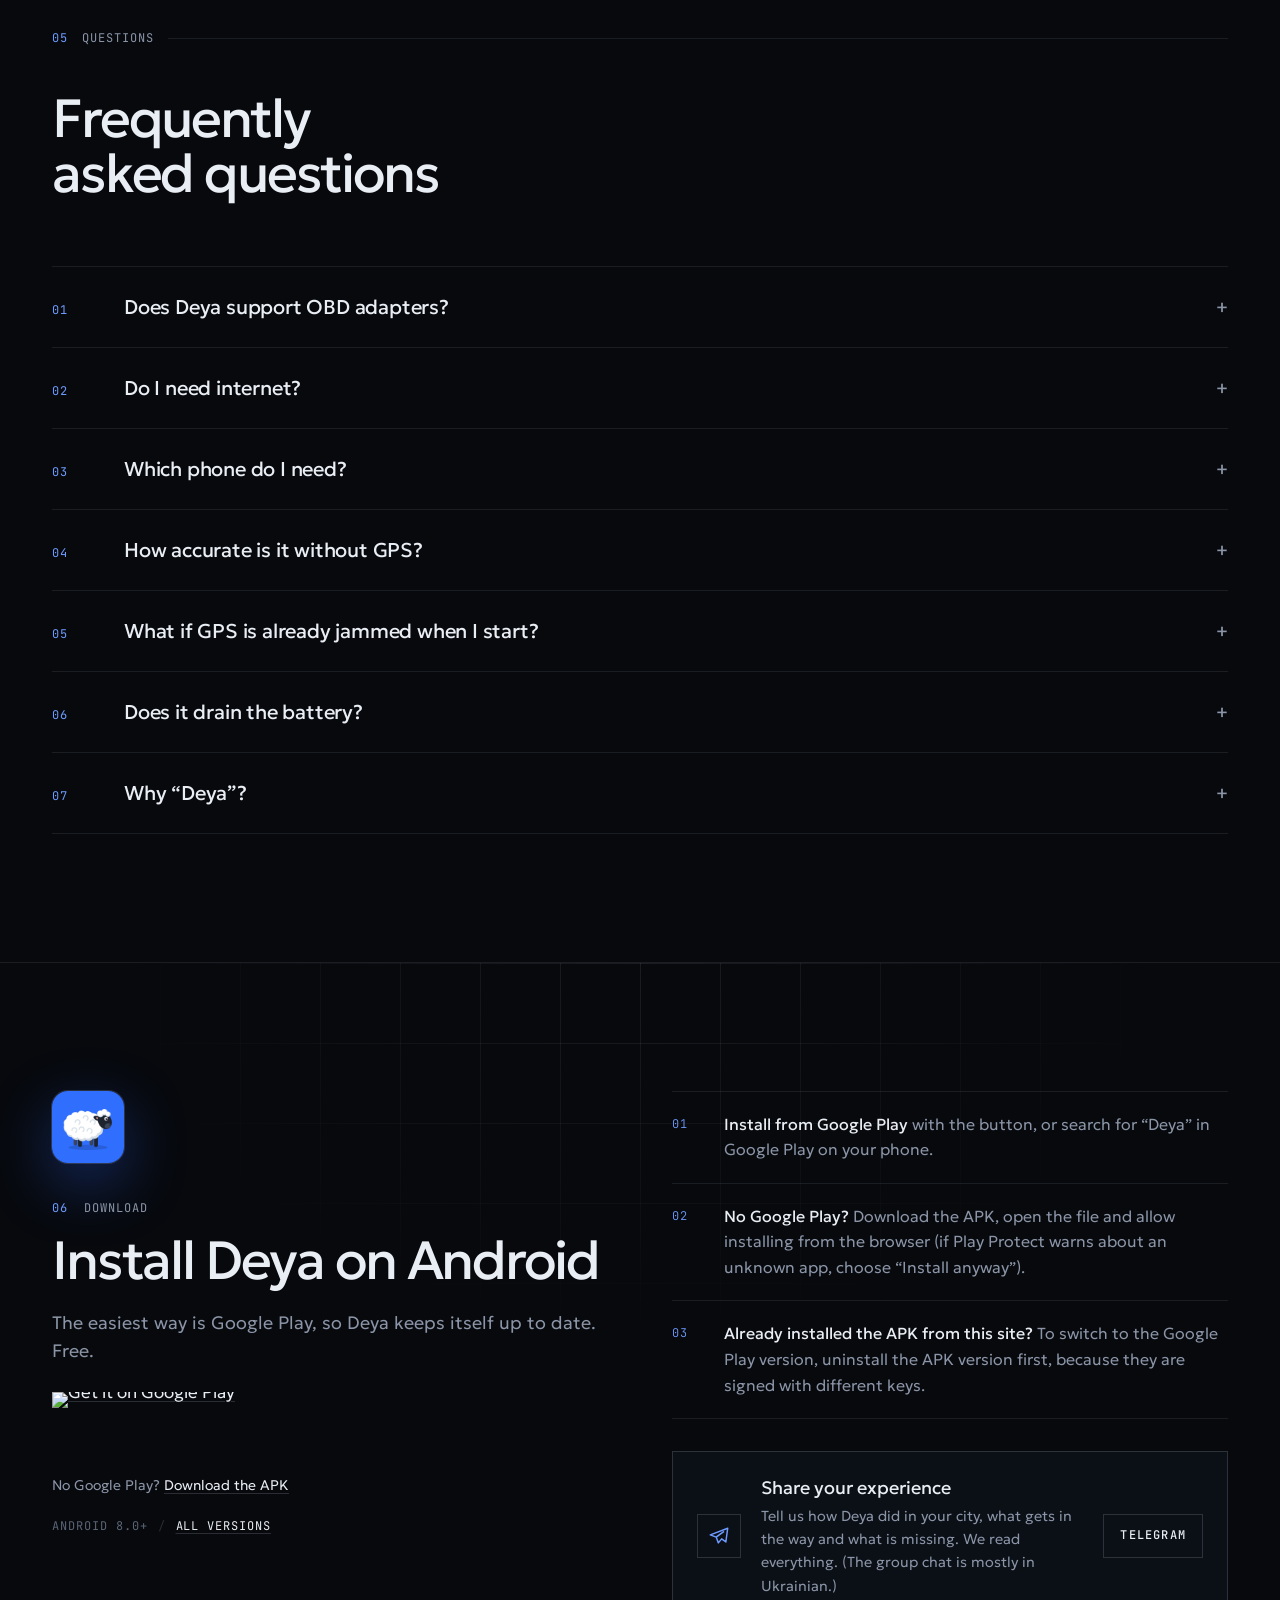
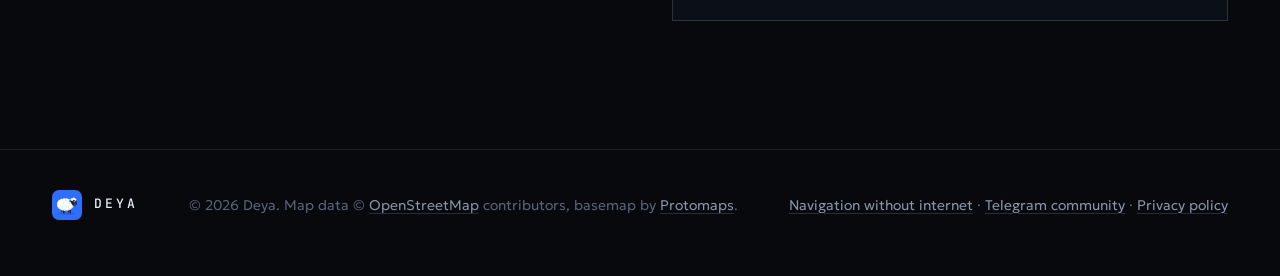
==== commit e97851d0: "Merge f8156411eebdfe778eec779022e8a4db003ef526 into 5c2b5e334f892bcfdfabc3fb111f5c813b0a2f34" ====
--- a/en/index.html
+++ b/en/index.html
@@ -62,6 +62,7 @@
    "url": "https://getdeya.space/en/",
    "image": "https://getdeya.space/img/icon.png",
    "downloadUrl": "https://github.com/zheniaslius/deya-site/releases/latest/download/deya.apk",
+   "installUrl": "https://play.google.com/store/apps/details?id=com.yourname.deya",
    "offers": {
     "@type": "Offer",
     "price": "0",
@@ -119,13 +120,11 @@
       <p class="lead">Deya is a free offline navigator for Android. When GPS is jammed or spoofed,
         it <b>keeps guiding you</b> using the phone’s sensors, rear camera and a map of your city.</p>
       <div class="cta">
-        <a class="btn btn-primary" href="https://github.com/zheniaslius/deya-site/releases/latest/download/deya.apk" download data-place="hero">
-          <svg viewBox="0 0 24 24" fill="none" stroke="currentColor" stroke-width="2" stroke-linecap="square" aria-hidden="true"><path d="M12 4v11"/><path d="m7 10.5 5 5 5-5"/><path d="M5 20h14"/></svg>
-          Download APK
-        </a>
+        <a class="gp-badge" href="https://play.google.com/store/apps/details?id=com.yourname.deya&amp;hl=en" target="_blank" rel="noopener" data-place="hero"><img src="https://play.google.com/intl/en_us/badges/static/images/badges/en_badge_web_generic.png" alt="Get it on Google Play" width="646" height="250"></a>
         <a class="btn btn-line" href="#how">How it works <span class="arrow" aria-hidden="true">→</span></a>
       </div>
-      <p class="meta label"><span>Free</span><span>Android 8.0+</span><span class="apk-meta" hidden></span></p>
+      <p class="apk-alt">No Google Play? <a href="https://github.com/zheniaslius/deya-site/releases/latest/download/deya.apk" download data-place="hero">Download the APK</a> <span class="apk-meta" hidden></span></p>
+      <p class="meta label"><span>Free</span><span>Android 8.0+</span></p>
     </div>
     <div class="demo">
       <div class="handset"><video autoplay muted loop playsinline poster="../img/hero-poster-en.jpg" aria-label="Screen recording of Deya: GPS drops out and navigation carries on using the camera and sensors">
@@ -334,20 +333,18 @@
         <img class="icon" src="../img/icon.png" alt="Deya icon: a white sheep on blue" width="72" height="72">
         <p class="label" style="margin:0 0 16px"><span style="color:var(--blue-hi)">06</span> &nbsp;Download</p>
         <h2>Install Deya on Android</h2>
-        <p class="sub">Download the APK straight from this site, or join the beta test on Google Play. Free.</p>
+        <p class="sub">The easiest way is Google Play, so Deya keeps itself up to date. Free.</p>
         <div class="cta">
-          <a class="btn btn-primary" href="https://github.com/zheniaslius/deya-site/releases/latest/download/deya.apk" download data-place="install">
-            <svg viewBox="0 0 24 24" fill="none" stroke="currentColor" stroke-width="2" stroke-linecap="square" aria-hidden="true"><path d="M12 4v11"/><path d="m7 10.5 5 5 5-5"/><path d="M5 20h14"/></svg>
-            Download APK
-          </a>
+          <a class="gp-badge" href="https://play.google.com/store/apps/details?id=com.yourname.deya&amp;hl=en" target="_blank" rel="noopener" data-place="install"><img src="https://play.google.com/intl/en_us/badges/static/images/badges/en_badge_web_generic.png" alt="Get it on Google Play" width="646" height="250"></a>
         </div>
+        <p class="apk-alt">No Google Play? <a href="https://github.com/zheniaslius/deya-site/releases/latest/download/deya.apk" download data-place="install">Download the APK</a></p>
         <p class="meta label"><span>Android 8.0+</span><span class="apk-meta" hidden></span><span><a href="https://github.com/zheniaslius/deya-site/releases">All versions</a></span></p>
       </div>
       <div class="rv">
         <ol class="steps-list">
-          <li><span><b>Download the APK</b> with the button on your Android phone, open the file and allow installing from the browser (if Play Protect warns about an unknown app, choose “Install anyway”).</span></li>
-          <li><span><b>Or via Google Play (closed beta test):</b> first join the testers group <a href="https://groups.google.com/g/deya-testing" target="_blank" rel="noopener">deya-testing</a>.</span></li>
-          <li><span>After joining the group, open the test page <a href="https://play.google.com/store/apps/details?id=com.yourname.deya" target="_blank" rel="noopener">on Android</a> or <a href="https://play.google.com/apps/testing/com.yourname.deya" target="_blank" rel="noopener">on the web</a>, tap “Become a tester” and install Deya from Google Play.</span></li>
+          <li><span><b>Install from Google Play</b> with the button, or search for “Deya” in Google Play on your phone.</span></li>
+          <li><span><b>No Google Play?</b> Download the APK, open the file and allow installing from the browser (if Play Protect warns about an unknown app, choose “Install anyway”).</span></li>
+          <li><span><b>Already installed the APK from this site?</b> To switch to the Google Play version, uninstall the APK version first, because they are signed with different keys.</span></li>
         </ol>
         <div class="community">
           <span class="tg"><svg viewBox="0 0 24 24" fill="none" stroke="currentColor" stroke-width="1.6" stroke-linejoin="round" aria-hidden="true"><path d="m21.5 3.5-19 7.3 6.4 2.4 2.4 6.3 3.6-4.4 4.6 3.4z"/><path d="m8.9 13.2 8.6-6.2"/></svg></span>
--- a/assets/site.css
+++ b/assets/site.css
@@ -343,3 +343,12 @@
   .ro .v { font-size: 16px; }
   .readout .cap { font-size: 13.5px; min-height: 9em; }
 }
+
+/* Google Play badge (official artwork, hotlinked as Google's badge generator gives it). The PNG has
+   clear space above and below the badge; the negative margin lines it up with the 54 px buttons. */
+.gp-badge { display: inline-block; line-height: 0; margin: -10px 0; border-radius: 10px; }
+.gp-badge img { height: 74px; width: auto; display: block; }
+.gp-badge:focus-visible { outline: 2px solid var(--blue-hi); outline-offset: -8px; }
+.apk-alt { margin: 18px 0 0; font-size: 14px; color: var(--muted); }
+.apk-alt a { color: var(--text); }
+.apk-alt .apk-meta { color: var(--dim); font-family: var(--mono); font-size: 12px; letter-spacing: .06em; margin-left: 6px; }
